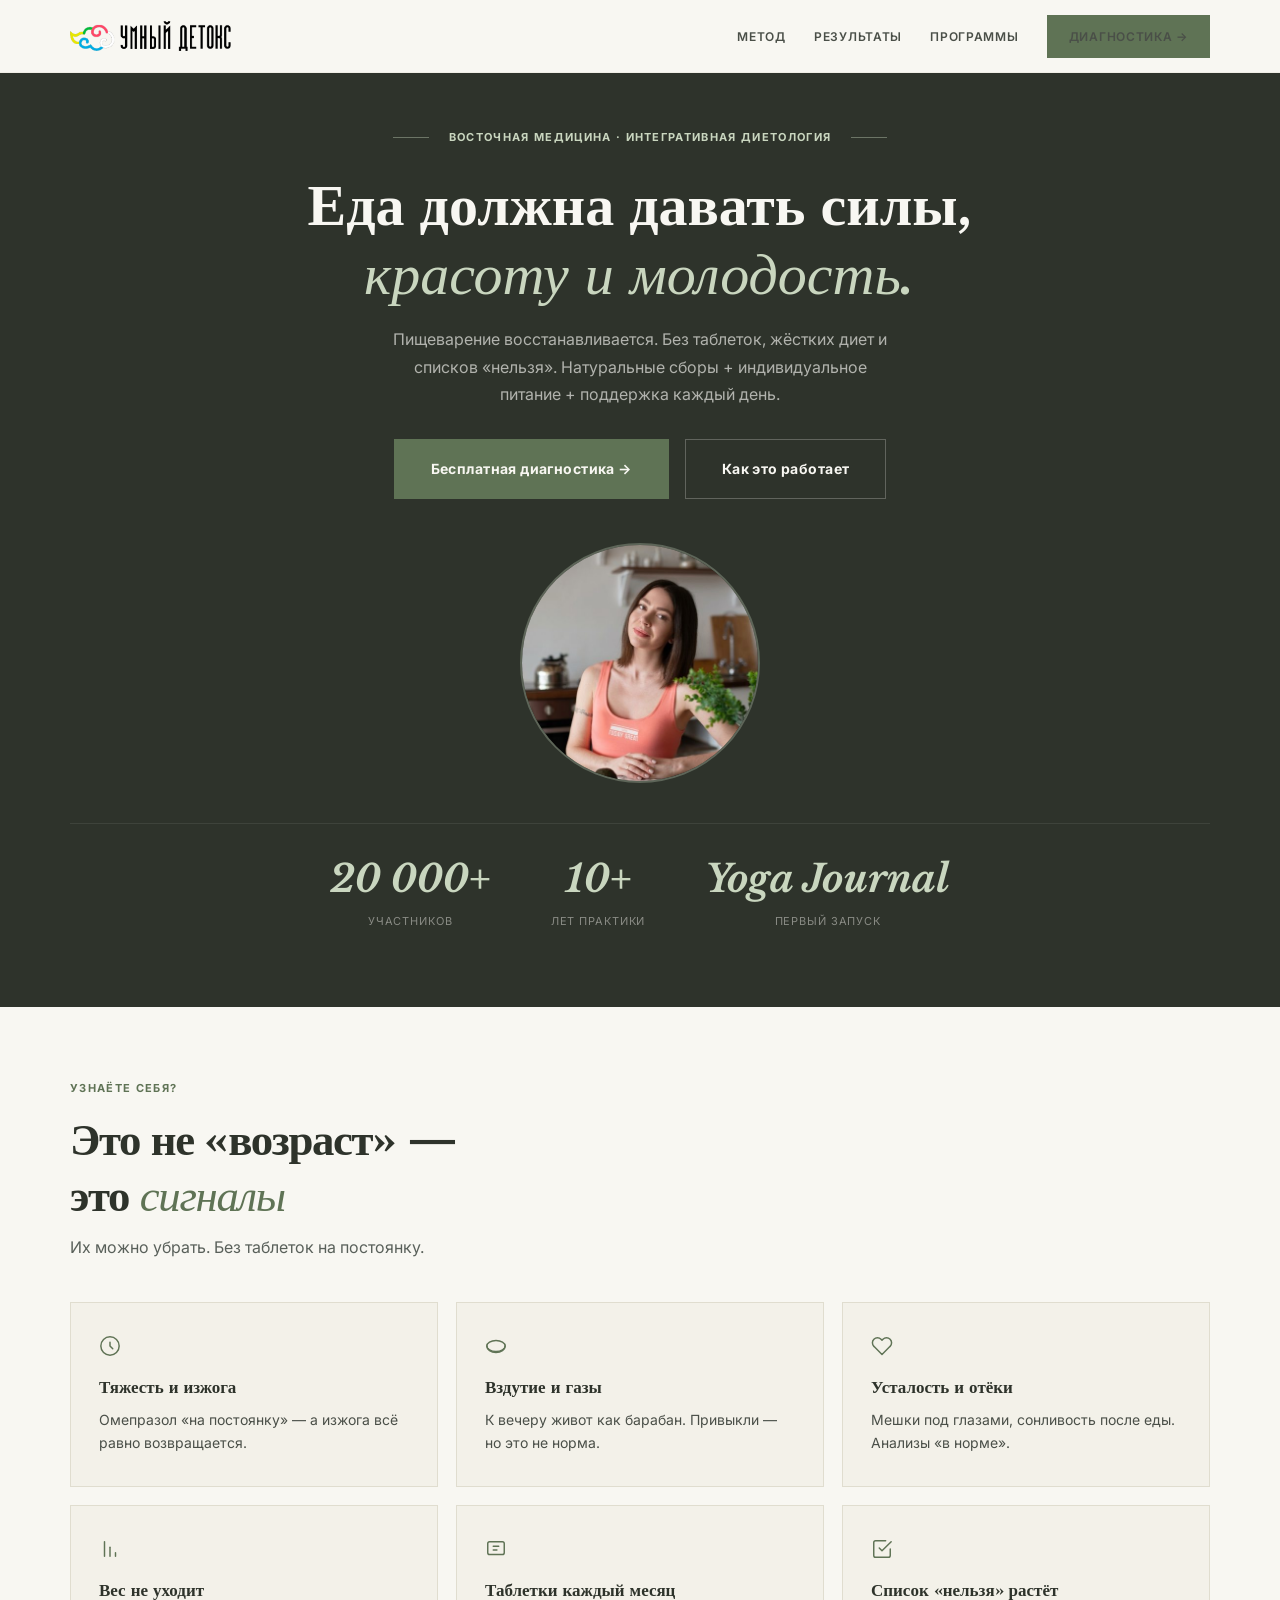
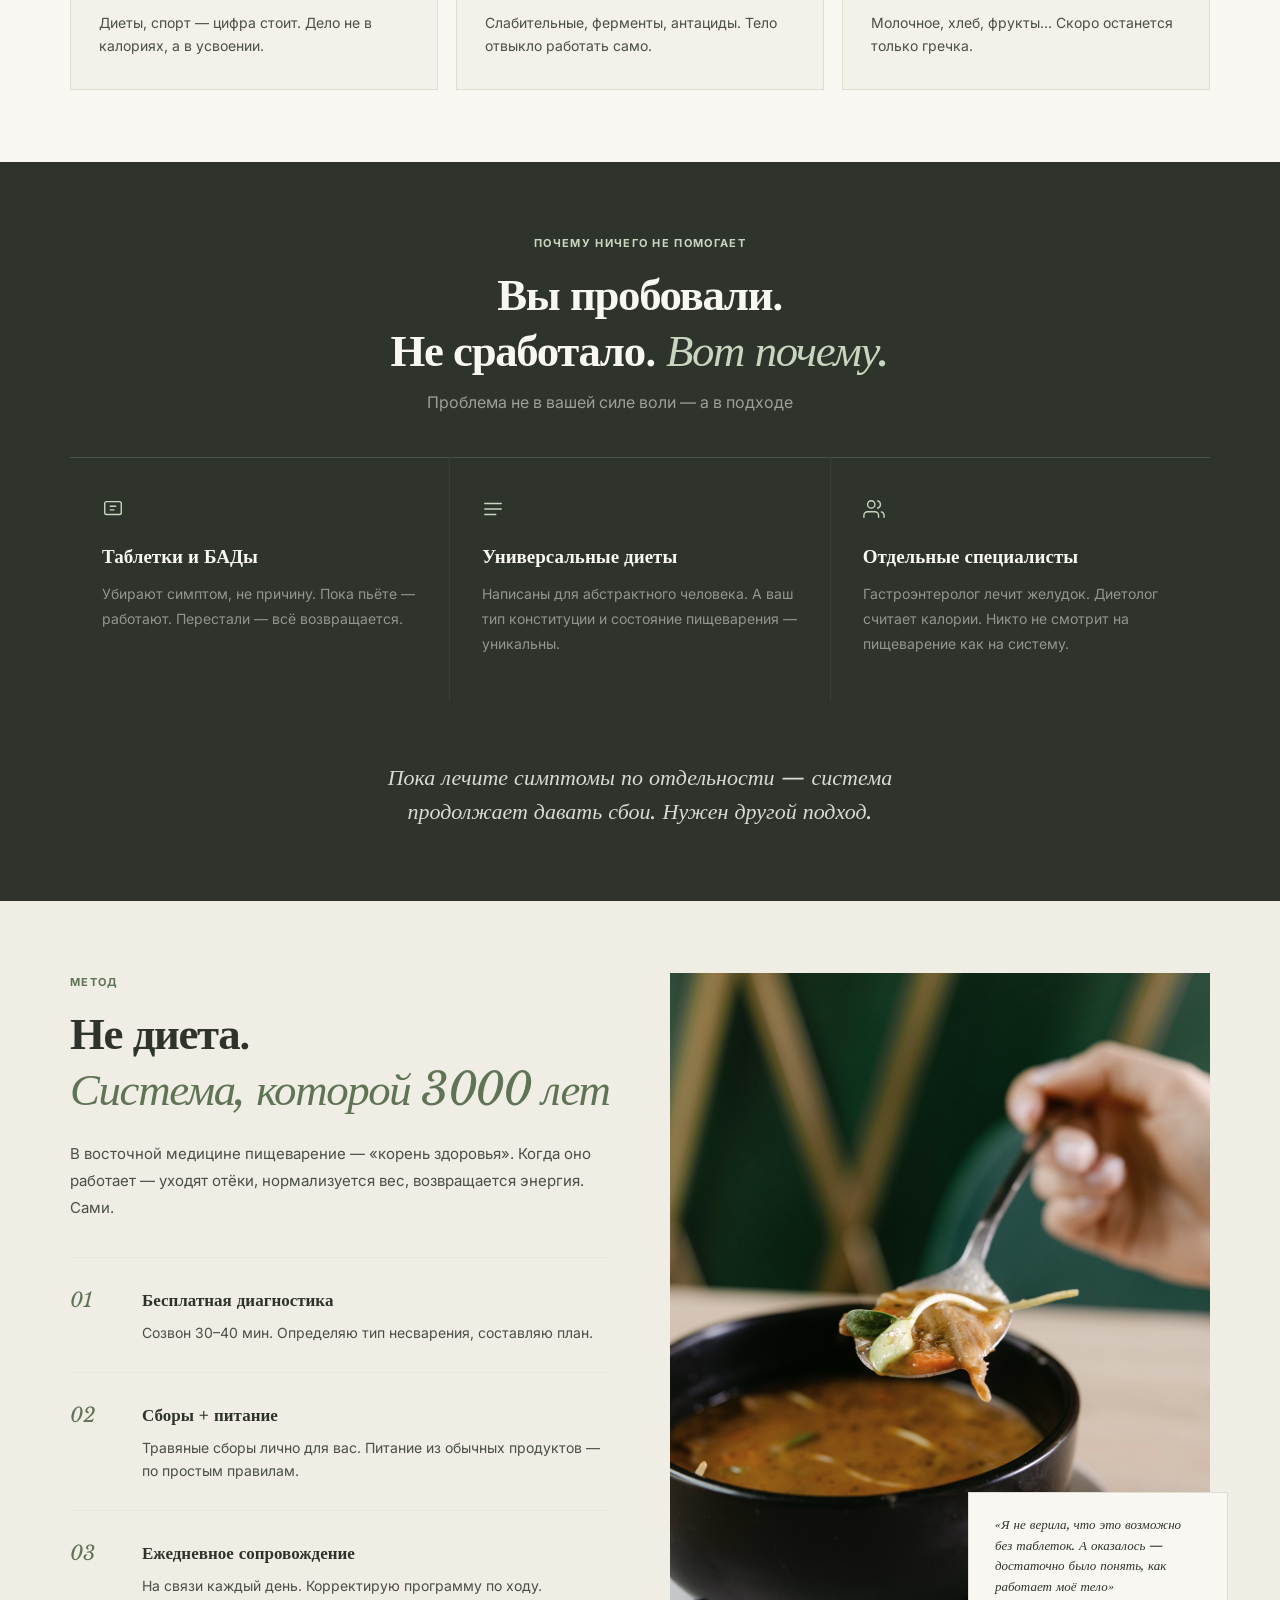
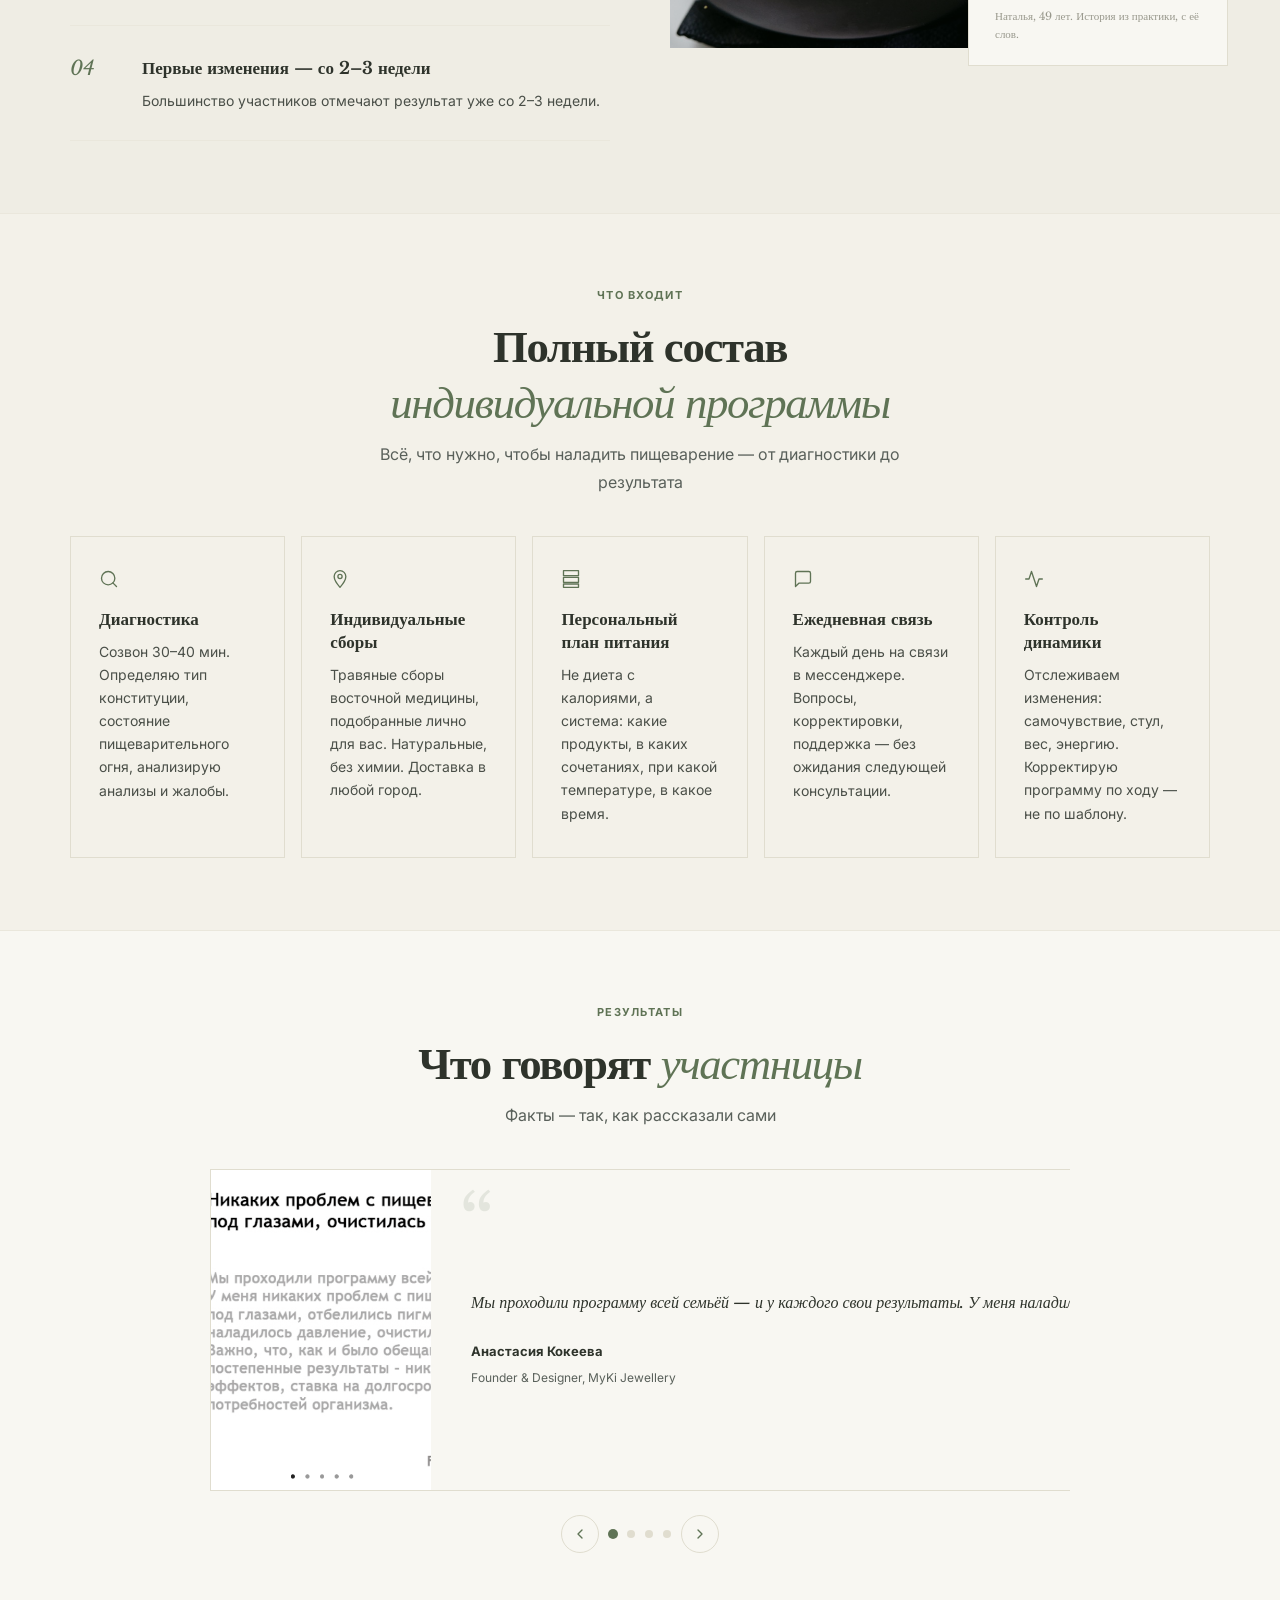
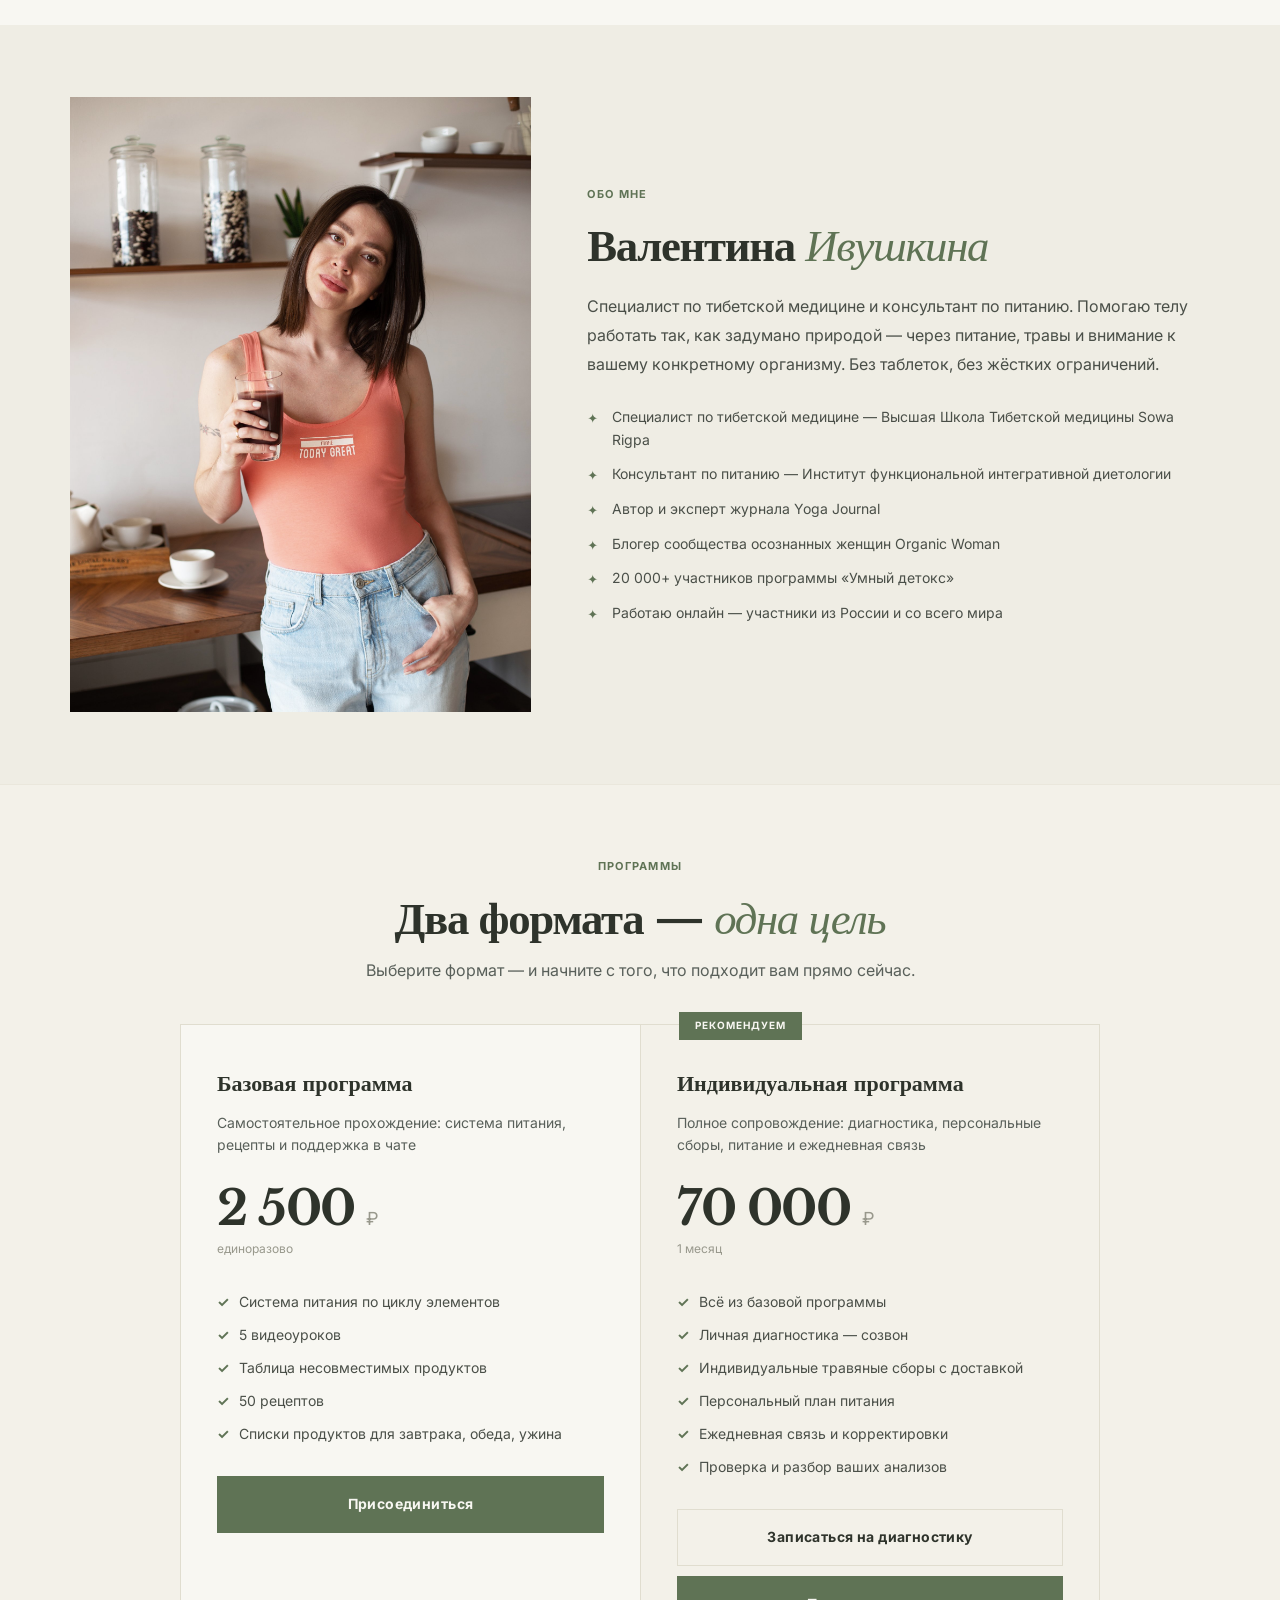
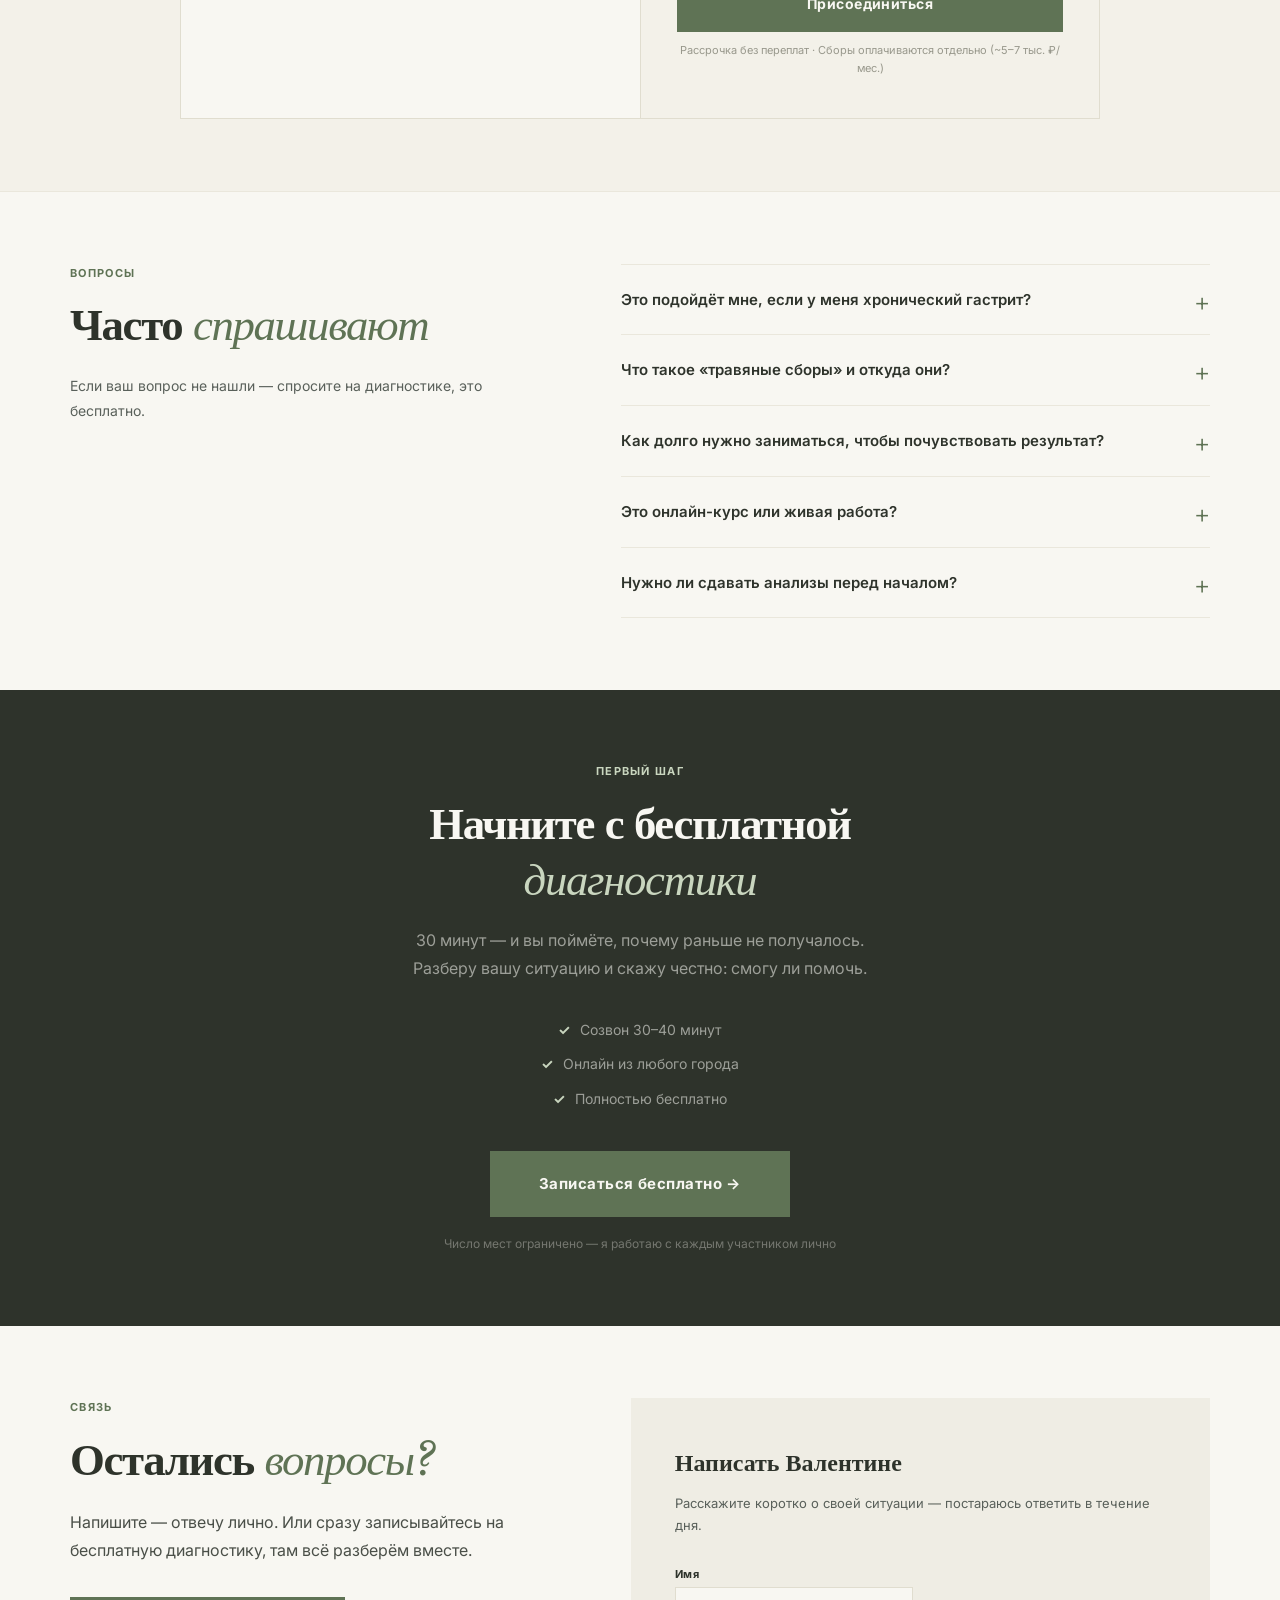
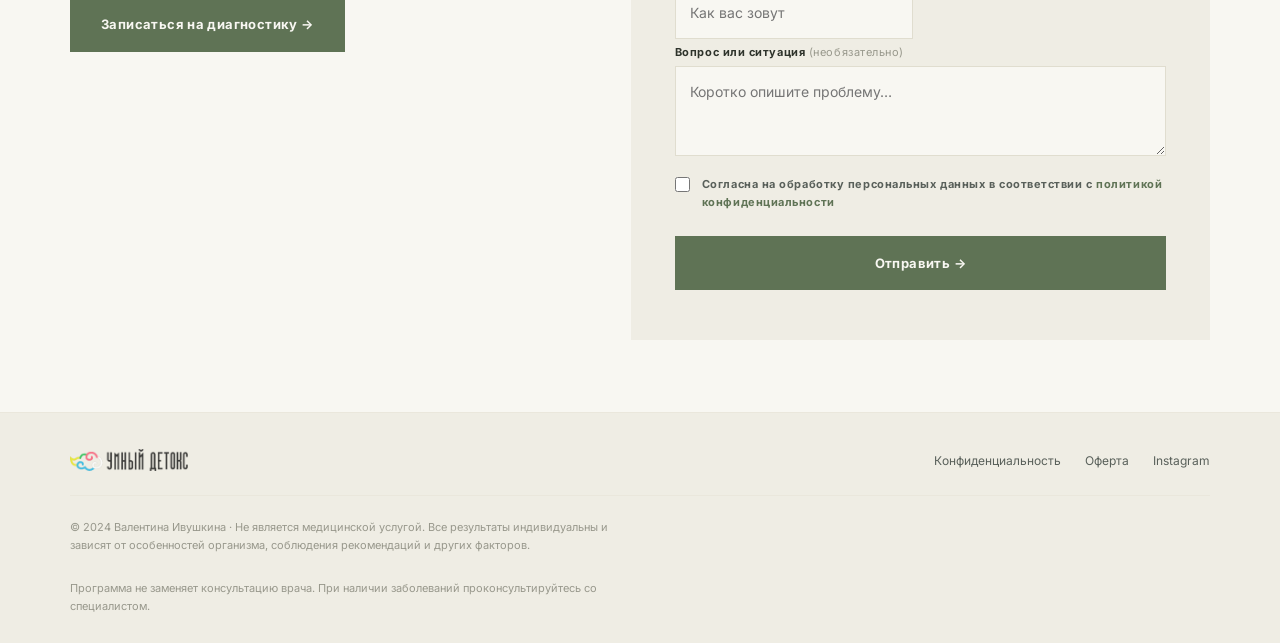
==== index.html @ 0d0be817 "Fix slider: add flex-shrink:0, use px-based translation - Added flex-shrink: 0 to .slide so slides d" ====
<!DOCTYPE html>
<html lang="ru">
<head>
<meta charset="utf-8">
<meta name="viewport" content="width=device-width,initial-scale=1">
<meta name="description" content="Умный детокс — персональная программа восстановления пищеварения. Восточная медицина, натуральные сборы и индивидуальное сопровождение.">
<title>Умный детокс · Валентина Ивушкина</title>

<link rel="preconnect" href="https://fonts.googleapis.com">
<link rel="preconnect" href="https://fonts.gstatic.com" crossorigin>
<link href="https://fonts.googleapis.com/css2?family=Libre+Baskerville:ital,wght@0,400;0,700;1,400&family=Inter:wght@400;500;600;700;800&family=DM+Sans:ital@1&display=swap" rel="stylesheet">

<style>
:root {
  --bg: #F8F7F2; --text: #2E332B; --muted: #4A4F48; --muted-2: #59605A; --muted-3: #98988C; --faint: #C2C2B5;
  --accent: #5F7355; --accent-hover: #4A5A43; --accent-dark: #C9D6BF;
  --block: #EFEDE4; --card: #F3F1E9; --card-border: #E0DDCF; --tip: #E9E6D9; --line: #EAE7DC; --nav-line: #F0EEE6;
  --dark-bg: #2E332B;
  --serif: 'Libre Baskerville', Georgia, serif;
  --sans: 'Inter', system-ui, sans-serif;
  --cursive: 'DM Sans', var(--sans);
}

*, *::before, *::after { box-sizing: border-box; margin: 0; padding: 0; }
html { scroll-behavior: smooth; scroll-padding-top: 88px; }
body { background: var(--bg); color: var(--text); font-family: var(--sans); font-size: 17px; line-height: 1.75; -webkit-font-smoothing: antialiased; }
img { display: block; max-width: 100%; }
a { color: inherit; text-decoration: none; }
button, input, textarea { font: inherit; }
::selection { background: #D0DAC9; color: var(--text); }

.wrap { width: min(100% - 48px, 1140px); margin-inline: auto; }

/* ── NAV ── */
.nav {
  position: fixed; top: 0; left: 0; right: 0; z-index: 100;
  background: var(--bg); border-bottom: 1px solid var(--nav-line);
}
.nav-inner {
  display: flex; align-items: center; justify-content: space-between; gap: 24px; height: 72px;
}
.nav-brand { display: inline-flex; align-items: center; gap: 10px; }
.nav-mono { font-family: var(--serif); font-style: italic; font-size: 24px; color: var(--accent); line-height: 1; }
.nav-name { font-family: var(--cursive); font-style: italic; font-size: 14px; color: var(--muted-3); }
.nav-links { display: flex; align-items: center; gap: 28px; }
.nav-links a { font-size: 12px; font-weight: 600; letter-spacing: 0.06em; text-transform: uppercase; color: var(--muted); transition: color .18s; }
.nav-links a:hover { color: var(--accent); }
.nav-btn {
  display: inline-flex; align-items: center; gap: 8px;
  background: var(--accent); color: var(--bg); font-size: 12px; font-weight: 700;
  letter-spacing: 0.04em; text-transform: uppercase; padding: 11px 22px;
  border: none; cursor: pointer; transition: background .2s;
}
.nav-btn:hover { background: var(--accent-hover); }
@media (max-width: 768px) { .nav-links a:not(.nav-btn) { display: none; } }
@media (max-width: 500px) { .nav-name { display: none; } }

/* ── HERO ── */
.hero {
  background: var(--dark-bg); color: var(--bg);
  padding: 128px 0 72px; text-align: center;
}
.hero-eyebrow {
  font-size: 11px; font-weight: 700; letter-spacing: 0.12em; text-transform: uppercase;
  color: var(--accent-dark); margin-bottom: 24px;
  display: flex; align-items: center; justify-content: center; gap: 20px;
}
.hero-eyebrow::before, .hero-eyebrow::after { content: ""; width: 36px; height: 1px; background: currentColor; opacity: 0.4; }
.hero h1 {
  font-family: var(--serif); font-size: clamp(34px, 4.8vw, 58px); font-weight: 700;
  line-height: 1.18; margin: 0 auto 18px; max-width: 700px;
}
.hero h1 em { font-weight: 400; color: var(--accent-dark); }
.hero-lead {
  font-size: 16px; line-height: 1.72; color: rgba(248,247,242,.65);
  max-width: 500px; margin: 0 auto 30px;
}
.hero-cta { display: flex; gap: 16px; justify-content: center; flex-wrap: wrap; }
.btn {
  display: inline-flex; align-items: center; gap: 10px;
  padding: 17px 36px; font-size: 14px; font-weight: 700;
  letter-spacing: 0.03em; border: 1px solid transparent; cursor: pointer; transition: all .2s;
}
.btn-fill { background: var(--accent); color: var(--bg); }
.btn-fill:hover { background: var(--accent-hover); }
.btn-ghost { background: transparent; color: var(--bg); border-color: rgba(248,247,242,.25); }
.btn-ghost:hover { border-color: rgba(248,247,242,.6); }
.btn-dark { background: var(--dark-bg); color: var(--bg); border-color: var(--accent); }
.btn-dark:hover { background: var(--accent); }

.hero-photo { margin-top: 44px; display: flex; justify-content: center; }
.hero-photo img {
  width: 240px; height: 240px; object-fit: cover; object-position: center 20%;
  border-radius: 50%; border: 2px solid rgba(201,214,191,.3);
}

.hero-stats {
  display: flex; justify-content: center; gap: 60px; margin-top: 40px;
  padding-top: 36px; border-top: 1px solid rgba(248,247,242,.08);
}
.hero-stat { text-align: center; }
.hero-stat strong {
  display: block; font-family: var(--serif); font-style: italic;
  font-size: 38px; color: var(--accent-dark); line-height: 1; margin-bottom: 7px;
}
.hero-stat span { font-size: 11px; color: rgba(248,247,242,.45); letter-spacing: 0.08em; text-transform: uppercase; }
@media (max-width: 600px) { .hero-stats { gap: 28px; } .hero-stat strong { font-size: 28px; } }

/* ── SECTION SHARED ── */
.section { padding-block: 72px; }
.section-alt { background: var(--card); border-block: 1px solid var(--line); padding-block: 72px; }
.section-dark { background: var(--dark-bg); color: var(--bg); padding-block: 72px; }
.section-block { background: var(--block); padding-block: 72px; }

.sec-index {
  font-size: 11px; font-weight: 700; letter-spacing: 0.12em; text-transform: uppercase;
  color: var(--accent); margin-bottom: 14px;
}
.section-dark .sec-index { color: var(--accent-dark); }
.sec-h { margin-bottom: 40px; }
.sec-h.center { text-align: center; max-width: 640px; margin-inline: auto; margin-bottom: 40px; }
h2 {
  font-family: var(--serif); font-size: clamp(28px, 3.5vw, 46px);
  font-weight: 700; line-height: 1.25; letter-spacing: -0.03em;
}
h2 em { font-weight: 400; color: var(--accent); }
.section-dark h2 em { color: var(--accent-dark); }
.sec-lead { font-size: 16px; color: var(--muted-2); line-height: 1.72; margin-top: 10px; max-width: 580px; }
.sec-lead.w { color: rgba(248,247,242,.55); }

/* ── GRID ── */
.g2 { display: grid; grid-template-columns: 1fr 1fr; gap: 20px; }
.g3 { display: grid; grid-template-columns: repeat(3, 1fr); gap: 20px; }
.g4 { display: grid; grid-template-columns: repeat(3, 1fr); gap: 18px; }
.g5 { display: grid; grid-template-columns: repeat(5, 1fr); gap: 16px; }
@media (max-width: 900px) { .g2, .g3 { grid-template-columns: 1fr; } .g5 { grid-template-columns: repeat(2, 1fr); } }
@media (max-width: 500px) { .g5 { grid-template-columns: 1fr; } }

/* ── CARDS ── */
.card {
  background: var(--card); border: 1px solid var(--card-border); padding: 32px 28px;
  transition: box-shadow .25s, border-color .25s;
}
.card:hover { box-shadow: 0 8px 32px rgba(46,51,43,.08); border-color: #C8C4B4; }
.card-icon { margin-bottom: 20px; color: var(--accent); }
.card-icon svg { display: block; }
.card h3 { font-family: var(--serif); font-size: 17px; font-weight: 700; margin-bottom: 8px; line-height: 1.35; }
.card p { font-size: 14px; color: var(--muted); line-height: 1.65; }

/* ── PROBLEMS ── */
.symptom-list { list-style: none; border-top: 1px solid var(--line); }
.symptom-list li {
  display: grid; grid-template-columns: 46px 1fr; gap: 16px;
  padding: 22px 0; border-bottom: 1px solid var(--line); font-size: 17px; line-height: 1.55;
}
.sym-num { font-family: var(--serif); font-style: italic; font-size: 14px; color: var(--accent); align-self: start; padding-top: 2px; }

/* ── STEPS ── */
.steps-list { display: flex; flex-direction: column; gap: 0; border-top: 1px solid var(--line); }
.step-item { display: grid; grid-template-columns: 52px 1fr; gap: 20px; padding: 28px 0; border-bottom: 1px solid var(--line); }
.step-no { font-family: var(--serif); font-style: italic; font-size: 20px; color: var(--accent); line-height: 1.4; }
.step-item h4 { font-family: var(--serif); font-size: 17px; font-weight: 700; margin-bottom: 5px; }
.step-item p { font-size: 14px; color: var(--muted); line-height: 1.65; }

/* ── REVIEWS ── */
.review { background: var(--bg); border: 1px solid var(--card-border); padding: 36px 32px 32px; position: relative; }
.review::before {
  content: "\201C"; font-family: var(--serif); font-size: 72px; line-height: 1;
  color: var(--accent); opacity: .18; position: absolute; top: 16px; left: 26px;
  pointer-events: none;
}
.review q { display: block; font-family: var(--serif); font-size: 16px; font-style: italic; line-height: 1.65; margin-bottom: 24px; quotes: none; padding-top: 10px; }
.review-who { font-size: 13px; font-weight: 700; }
.review-what { font-size: 12px; color: var(--muted-2); margin-top: 3px; }
.review-disc { font-size: 11px; color: var(--faint); font-style: italic; margin-top: 10px; }

/* ── REVIEW SLIDER ── */
.slider-wrap { position: relative; max-width: 860px; margin-inline: auto; }
.slider-track { overflow: hidden; }
.slider-inner { display: flex; transition: transform .4s ease; }
.slide { min-width: 100%; flex-shrink: 0; display: grid; grid-template-columns: 220px 1fr; border: 1px solid var(--card-border); background: var(--bg); overflow: hidden; }
.slide-photo { overflow: hidden; min-height: 320px; }
.slide-photo img { width: 100%; height: 100%; object-fit: cover; object-position: center top; display: block; }
.slide-body { padding: 40px 40px 36px; position: relative; display: flex; flex-direction: column; justify-content: center; }
.slide-body::before {
  content: "\201C"; font-family: var(--serif); font-size: 80px; line-height: 1;
  color: var(--accent); opacity: .13; position: absolute; top: 18px; left: 28px;
  pointer-events: none;
}
.slide-body q { display: block; font-family: var(--serif); font-size: 16px; font-style: italic; line-height: 1.72; margin-bottom: 24px; quotes: none; padding-top: 12px; color: var(--text); }
.slide-name { font-size: 13px; font-weight: 700; }
.slide-role { font-size: 12px; color: var(--muted-2); margin-top: 4px; }
.slider-nav { display: flex; align-items: center; justify-content: center; gap: 10px; margin-top: 24px; }
.slider-dot { width: 8px; height: 8px; border-radius: 50%; background: var(--card-border); border: none; padding: 0; cursor: pointer; transition: background .2s, transform .2s; }
.slider-dot.active { background: var(--accent); transform: scale(1.25); }
.slider-btn { background: var(--bg); border: 1px solid var(--card-border); width: 38px; height: 38px; border-radius: 50%; cursor: pointer; display: grid; place-items: center; color: var(--accent); transition: border-color .2s; flex-shrink: 0; }
.slider-btn:hover { border-color: var(--accent); }
@media (max-width: 600px) {
  .slide { grid-template-columns: 1fr; }
  .slide-photo { min-height: 260px; }
  .slide-body { padding: 28px 24px 26px; }
}

/* ── WHY NOT WORKED ── */
.attempts { display: grid; grid-template-columns: repeat(3, 1fr); gap: 1px; background: rgba(248,247,242,.06); }
.attempt { background: var(--dark-bg); padding: 40px 32px 44px; border-top: 1px solid rgba(201,214,191,.18); }
.attempt-icon { margin-bottom: 24px; color: var(--accent-dark); }
.attempt-icon svg { display: block; }
.attempt h3 { font-family: var(--serif); font-size: 19px; color: var(--bg); margin-bottom: 12px; line-height: 1.4; }
.attempt p { font-size: 14px; color: rgba(248,247,242,.5); line-height: 1.78; }
@media (max-width: 768px) { .attempts { grid-template-columns: 1fr; gap: 0; } }

/* ── AUTHOR ── */
.author-grid { display: grid; grid-template-columns: 1fr 1.35fr; gap: 56px; align-items: center; }
.author-img { width: 100%; aspect-ratio: 3/4; object-fit: cover; object-position: center 15%; filter: saturate(.85); }
.cred-list { display: flex; flex-direction: column; gap: 12px; margin-top: 28px; }
.cred { display: flex; gap: 14px; align-items: flex-start; font-size: 14px; color: var(--muted); line-height: 1.6; }
.cred::before { content: "✦"; color: var(--accent); font-size: 13px; flex-shrink: 0; margin-top: 2px; }
@media (max-width: 800px) { .author-grid { grid-template-columns: 1fr; gap: 36px; } .author-img { max-height: 420px; width: 100%; } }

/* ── PRICING ── */
.price-grid { display: grid; grid-template-columns: 1fr 1fr; gap: 0; max-width: 920px; margin-inline: auto; border: 1px solid var(--card-border); }
.pcard { background: var(--bg); padding: 40px 36px; position: relative; }
.pcard + .pcard { border-left: 1px solid var(--card-border); }
.pcard.featured { background: var(--card); }
.pcard-badge {
  position: absolute; top: -13px; left: 38px;
  background: var(--accent); color: var(--bg);
  font-size: 10px; font-weight: 700; letter-spacing: 0.1em; text-transform: uppercase;
  padding: 5px 16px;
}
.pcard-title { font-family: var(--serif); font-size: 22px; font-weight: 700; margin-bottom: 8px; }
.pcard-desc { font-size: 14px; color: var(--muted-2); line-height: 1.6; margin-bottom: 28px; }
.pcard-price { font-family: var(--serif); font-size: 48px; font-weight: 700; letter-spacing: -0.03em; line-height: 1; }
.pcard-price small { font-family: var(--sans); font-size: 18px; font-weight: 400; color: var(--muted-3); }
.pcard-note { font-size: 12px; color: var(--muted-3); margin: 6px 0 32px; }
.pcard ul { list-style: none; display: flex; flex-direction: column; gap: 12px; margin-bottom: 32px; }
.pcard li { font-size: 14px; padding-left: 22px; position: relative; color: var(--muted); line-height: 1.5; }
.pcard li::before { content: "✓"; position: absolute; left: 0; color: var(--accent); font-weight: 700; }
.pcard-btn {
  display: block; width: 100%; text-align: center; padding: 15px 24px;
  font-size: 14px; font-weight: 700; letter-spacing: 0.03em; border: 1px solid transparent;
  cursor: pointer; transition: all .2s; margin-bottom: 10px;
}
.pcard-btn.fill { background: var(--accent); color: var(--bg); }
.pcard-btn.fill:hover { background: var(--accent-hover); }
.pcard-btn.outline { background: transparent; color: var(--text); border-color: var(--card-border); }
.pcard-btn.outline:hover { border-color: var(--accent); color: var(--accent); }
.pcard-micro { font-size: 11px; color: var(--muted-3); text-align: center; line-height: 1.6; }
@media (max-width: 768px) {
  .price-grid { grid-template-columns: 1fr; }
  .pcard + .pcard { border-left: none; border-top: 1px solid var(--card-border); }
  .pcard-badge { position: static; display: inline-block; margin-bottom: 16px; }
}

/* ── METHOD DETAIL ── */
.method-grid { display: grid; grid-template-columns: 1fr 1fr; gap: 60px; align-items: start; }
.method-photo-wrap { position: relative; }
.method-photo { width: 100%; aspect-ratio: 4/5; object-fit: cover; object-position: center 20%; filter: saturate(.8); }
.method-quote-block {
  position: absolute; right: -18px; bottom: -18px;
  background: var(--bg); padding: 22px 26px;
  border: 1px solid var(--card-border); max-width: 260px;
  font-family: var(--serif); font-style: italic; font-size: 13px; line-height: 1.6;
}
.method-quote-block cite { font-style: normal; font-size: 11px; color: var(--muted-3); display: block; margin-top: 10px; }
@media (max-width: 800px) { .method-grid { grid-template-columns: 1fr; gap: 40px; } .method-quote-block { position: static; margin-top: 16px; } }

/* ── CTA DARK ── */
.cta-list { display: flex; flex-direction: column; gap: 10px; margin-bottom: 40px; }
.cta-list span { font-size: 14px; color: rgba(248,247,242,.55); display: flex; align-items: center; gap: 10px; }
.cta-list span::before { content: "✓"; color: var(--accent-dark); font-weight: 700; }
.cta-micro { font-size: 12px; color: rgba(248,247,242,.35); margin-top: 16px; }

/* ── FAQ ── */
.faq-grid { display: grid; grid-template-columns: .8fr 1fr; gap: 80px; }
.faq-list { border-top: 1px solid var(--line); }
.faq-list details { border-bottom: 1px solid var(--line); }
.faq-list summary {
  list-style: none; cursor: pointer; position: relative;
  padding: 24px 48px 24px 0; font-size: 15px; font-weight: 600; line-height: 1.45;
}
.faq-list summary::-webkit-details-marker { display: none; }
.faq-list summary::after { content: "+"; position: absolute; right: 0; top: 18px; color: var(--accent); font-size: 26px; font-weight: 300; }
.faq-list details[open] summary::after { content: "−"; }
.faq-list details p { margin: 0 44px 24px 0; font-size: 13px; line-height: 1.8; color: var(--muted); }
@media (max-width: 768px) { .faq-grid { grid-template-columns: 1fr; gap: 36px; } }

/* ── CONTACT FORM ── */
.form-block { background: var(--block); padding: 44px 44px 50px; }
.form-block h3 { font-family: var(--serif); font-size: 24px; font-weight: 700; margin-bottom: 8px; }
.form-block > p { font-size: 13px; color: var(--muted-2); line-height: 1.7; margin-bottom: 28px; }
.form-grid { display: grid; grid-template-columns: 1fr 1fr; gap: 14px; }
label { font-size: 11px; font-weight: 700; letter-spacing: 0.05em; display: block; color: var(--text); margin-bottom: 3px; }
input:not([type=checkbox]), textarea {
  width: 100%; border: 1px solid var(--card-border); background: var(--bg); color: var(--text);
  padding: 13px 14px; font-size: 14px; outline-offset: 2px;
}
input:not([type=checkbox]):focus, textarea:focus { outline: 2px solid #859975; }
textarea { resize: vertical; min-height: 90px; }
.consent { display: flex; align-items: flex-start; gap: 12px; font-size: 11px; color: var(--muted-2); line-height: 1.65; margin: 10px 0 24px; }
.consent input { accent-color: var(--accent); margin-top: 2px; width: 15px; height: 15px; flex: none; }
.form-submit { display: block; width: 100%; text-align: center; }
@media (max-width: 600px) { .form-grid { grid-template-columns: 1fr; } .form-block { padding: 30px 24px 36px; } }

/* ── CONTACT GRID ── */
.contact-grid { display: grid; grid-template-columns: .83fr 1fr; gap: 80px; align-items: start; }
@media (max-width: 768px) {
  .contact-grid { grid-template-columns: 1fr; gap: 36px; }
  .contact-grid .btn { width: 100%; text-align: center; display: block; box-sizing: border-box; }
}

/* ── FOOTER ── */
.footer { background: var(--block); border-top: 1px solid var(--line); padding: 36px 0 28px; }
.footer-top { display: flex; justify-content: space-between; align-items: center; padding-bottom: 24px; border-bottom: 1px solid var(--line); flex-wrap: wrap; gap: 16px; }
.footer-mark { font-family: var(--serif); font-style: italic; font-size: 26px; color: var(--accent); }
.footer-name { font-family: var(--cursive); font-style: italic; font-size: 13px; color: var(--muted-3); margin-left: 10px; }
.footer-links { display: flex; gap: 24px; }
.footer-links a { font-size: 12px; color: var(--muted-2); }
.footer-links a:hover { color: var(--accent); }
.footer-bottom { display: flex; justify-content: space-between; padding-top: 22px; gap: 24px; flex-wrap: wrap; }
.footer-bottom p { font-size: 11px; color: var(--muted-3); line-height: 1.65; max-width: 560px; }

/* ── RESPONSIVE ── */
@media (max-width: 900px) { .g4 { grid-template-columns: 1fr 1fr; } }
@media (max-width: 600px) {
  .hero { padding: 100px 0 56px; }
  .section, .section-alt, .section-dark, .section-block { padding-block: 52px; }
  .g4 { grid-template-columns: 1fr; }
}
@media (prefers-reduced-motion: reduce) { html { scroll-behavior: auto; } * { transition-duration: .01ms !important; } }
</style>
</head>
<body>

<!-- ══ NAV ══ -->
<nav class="nav">
  <div class="wrap nav-inner">
    <a href="#" class="nav-brand">
      <img src="assets/logo.png" alt="Умный детокс" style="height:30px;width:auto">
    </a>
    <div class="nav-links">
      <a href="#method">Метод</a>
      <a href="#results">Результаты</a>
      <a href="#pricing">Программы</a>
      <a href="https://t.me/wallentinka" class="nav-btn" target="_blank" rel="noopener">Диагностика →</a>
    </div>
  </div>
</nav>

<!-- ══ 1. HERO ══ -->
<section class="hero">
  <div class="wrap">
    <div class="hero-eyebrow">Восточная медицина · Интегративная диетология</div>
    <h1>Еда должна давать силы,<br><em>красоту и молодость.</em></h1>
    <p class="hero-lead">Пищеварение восстанавливается. Без таблеток, жёстких диет и списков «нельзя». Натуральные сборы + индивидуальное питание + поддержка каждый день.</p>
    <div class="hero-cta">
      <a href="https://t.me/wallentinka" class="btn btn-fill" target="_blank" rel="noopener">Бесплатная диагностика →</a>
      <a href="#method" class="btn btn-ghost">Как это работает</a>
    </div>
    <div class="hero-photo">
      <img src="assets/valentina-hero.jpg" alt="Валентина Ивушкина">
    </div>
    <div class="hero-stats">
      <div class="hero-stat"><strong>20 000+</strong><span>Участников</span></div>
      <div class="hero-stat"><strong>10+</strong><span>Лет практики</span></div>
      <div class="hero-stat"><strong>Yoga Journal</strong><span>Первый запуск</span></div>
    </div>
  </div>
</section>

<!-- ══ 2. УЗНАЁТЕ СЕБЯ? ══ -->
<section class="section" id="problems">
  <div class="wrap">
    <div class="sec-h">
      <div class="sec-index">Узнаёте себя?</div>
      <h2>Это не «возраст» —<br>это <em>сигналы</em></h2>
      <p class="sec-lead">Их можно убрать. Без таблеток на постоянку.</p>
    </div>
    <div class="g4">
      <div class="card"><div class="card-icon"><svg width="22" height="22" viewBox="0 0 24 24" fill="none" stroke="currentColor" stroke-width="1.6" stroke-linecap="round" stroke-linejoin="round"><path d="M12 2C6.5 2 2 6.5 2 12s4.5 10 10 10 10-4.5 10-10S17.5 2 12 2"/><path d="M12 8v4l3 3"/></svg></div><h3>Тяжесть и изжога</h3><p>Омепразол «на постоянку» — а изжога всё равно возвращается.</p></div>
      <div class="card"><div class="card-icon"><svg width="22" height="22" viewBox="0 0 24 24" fill="none" stroke="currentColor" stroke-width="1.6" stroke-linecap="round" stroke-linejoin="round"><ellipse cx="12" cy="12" rx="10" ry="6"/><path d="M2 12c0 4 4.5 7 10 7s10-3 10-7"/></svg></div><h3>Вздутие и газы</h3><p>К вечеру живот как барабан. Привыкли — но это не норма.</p></div>
      <div class="card"><div class="card-icon"><svg width="22" height="22" viewBox="0 0 24 24" fill="none" stroke="currentColor" stroke-width="1.6" stroke-linecap="round" stroke-linejoin="round"><path d="M20.84 4.61a5.5 5.5 0 0 0-7.78 0L12 5.67l-1.06-1.06a5.5 5.5 0 0 0-7.78 7.78l1.06 1.06L12 21.23l7.78-7.78 1.06-1.06a5.5 5.5 0 0 0 0-7.78z"/></svg></div><h3>Усталость и отёки</h3><p>Мешки под глазами, сонливость после еды. Анализы «в норме».</p></div>
      <div class="card"><div class="card-icon"><svg width="22" height="22" viewBox="0 0 24 24" fill="none" stroke="currentColor" stroke-width="1.6" stroke-linecap="round" stroke-linejoin="round"><line x1="12" y1="20" x2="12" y2="10"/><line x1="6" y1="20" x2="6" y2="4"/><line x1="18" y1="20" x2="18" y2="16"/></svg></div><h3>Вес не уходит</h3><p>Диеты, спорт — цифра стоит. Дело не в калориях, а в усвоении.</p></div>
      <div class="card"><div class="card-icon"><svg width="22" height="22" viewBox="0 0 24 24" fill="none" stroke="currentColor" stroke-width="1.6" stroke-linecap="round" stroke-linejoin="round"><rect x="3" y="4" width="18" height="14" rx="2"/><path d="M9 9h6M9 13h4"/></svg></div><h3>Таблетки каждый месяц</h3><p>Слабительные, ферменты, антациды. Тело отвыкло работать само.</p></div>
      <div class="card"><div class="card-icon"><svg width="22" height="22" viewBox="0 0 24 24" fill="none" stroke="currentColor" stroke-width="1.6" stroke-linecap="round" stroke-linejoin="round"><path d="M9 11l3 3L22 4"/><path d="M21 12v7a2 2 0 0 1-2 2H5a2 2 0 0 1-2-2V5a2 2 0 0 1 2-2h11"/></svg></div><h3>Список «нельзя» растёт</h3><p>Молочное, хлеб, фрукты… Скоро останется только гречка.</p></div>
    </div>
  </div>
</section>

<!-- ══ 2б. ПОЧЕМУ НЕ ПОМОГАЛО ══ -->
<section class="section-dark">
  <div class="wrap">
    <div class="sec-h center">
      <div class="sec-index">Почему ничего не помогает</div>
      <h2>Вы пробовали.<br>Не сработало. <em>Вот почему.</em></h2>
      <p class="sec-lead w">Проблема не в вашей силе воли — а в подходе</p>
    </div>
    <div class="attempts">
      <div class="attempt">
        <div class="attempt-icon"><svg width="22" height="22" viewBox="0 0 24 24" fill="none" stroke="currentColor" stroke-width="1.5" stroke-linecap="round" stroke-linejoin="round"><rect x="3" y="4" width="18" height="14" rx="2"/><path d="M9 9h6M9 13h4"/></svg></div>
        <h3>Таблетки и БАДы</h3>
        <p>Убирают симптом, не причину. Пока пьёте — работают. Перестали — всё возвращается.</p>
      </div>
      <div class="attempt">
        <div class="attempt-icon"><svg width="22" height="22" viewBox="0 0 24 24" fill="none" stroke="currentColor" stroke-width="1.5" stroke-linecap="round" stroke-linejoin="round"><path d="M3 6h18M3 12h18M3 18h12"/></svg></div>
        <h3>Универсальные диеты</h3>
        <p>Написаны для абстрактного человека. А ваш тип конституции и состояние пищеварения — уникальны.</p>
      </div>
      <div class="attempt">
        <div class="attempt-icon"><svg width="22" height="22" viewBox="0 0 24 24" fill="none" stroke="currentColor" stroke-width="1.5" stroke-linecap="round" stroke-linejoin="round"><path d="M17 21v-2a4 4 0 0 0-4-4H5a4 4 0 0 0-4 4v2"/><circle cx="9" cy="7" r="4"/><path d="M23 21v-2a4 4 0 0 0-3-3.87"/><path d="M16 3.13a4 4 0 0 1 0 7.75"/></svg></div>
        <h3>Отдельные специалисты</h3>
        <p>Гастроэнтеролог лечит желудок. Диетолог считает калории. Никто не смотрит на пищеварение как на систему.</p>
      </div>
    </div>
    <p style="font-family:var(--serif);font-size:clamp(18px,2vw,22px);font-style:italic;color:var(--bg);text-align:center;max-width:620px;margin:60px auto 0;line-height:1.55;opacity:.85">Пока лечите симптомы по отдельности — система продолжает давать сбои. Нужен другой подход.</p>
  </div>
</section>

<!-- ══ 3. МЕТОД ══ -->
<section class="section-block" id="method">
  <div class="wrap">
    <div class="method-grid">
      <div>
        <div class="sec-index">Метод</div>
        <h2>Не диета.<br><em>Система, которой 3000 лет</em></h2>
        <p style="font-size:15px;color:var(--muted);line-height:1.8;margin:22px 0 36px">В восточной медицине пищеварение — «корень здоровья». Когда оно работает — уходят отёки, нормализуется вес, возвращается энергия. Сами.</p>
        <div class="steps-list">
          <div class="step-item"><div class="step-no">01</div><div><h4>Бесплатная диагностика</h4><p>Созвон 30–40 мин. Определяю тип несварения, составляю план.</p></div></div>
          <div class="step-item"><div class="step-no">02</div><div><h4>Сборы + питание</h4><p>Травяные сборы лично для вас. Питание из обычных продуктов — по простым правилам.</p></div></div>
          <div class="step-item"><div class="step-no">03</div><div><h4>Ежедневное сопровождение</h4><p>На связи каждый день. Корректирую программу по ходу.</p></div></div>
          <div class="step-item"><div class="step-no">04</div><div><h4>Первые изменения — со 2–3 недели</h4><p>Большинство участников отмечают результат уже со 2–3 недели.</p></div></div>
        </div>
      </div>
      <div class="method-photo-wrap">
        <img class="method-photo" src="assets/breakfast.jpg" alt="Натуральное питание">
        <div class="method-quote-block">
          <p>«Я не верила, что это возможно без таблеток. А оказалось — достаточно было понять, как работает моё тело»</p>
          <cite>Наталья, 49 лет. История из практики, с её слов.</cite>
        </div>
      </div>
    </div>
  </div>
</section>

<!-- ══ 3б. ЧТО ВХОДИТ ══ -->
<section class="section-alt">
  <div class="wrap">
    <div class="sec-h center">
      <div class="sec-index">Что входит</div>
      <h2>Полный состав<br><em>индивидуальной программы</em></h2>
      <p class="sec-lead" style="margin-inline:auto">Всё, что нужно, чтобы наладить пищеварение — от диагностики до результата</p>
    </div>
    <div class="g5">
      <div class="card"><div class="card-icon"><svg width="20" height="20" viewBox="0 0 24 24" fill="none" stroke="currentColor" stroke-width="1.6" stroke-linecap="round" stroke-linejoin="round"><circle cx="11" cy="11" r="8"/><line x1="21" y1="21" x2="16.65" y2="16.65"/></svg></div><h3>Диагностика</h3><p>Созвон 30–40 мин. Определяю тип конституции, состояние пищеварительного огня, анализирую анализы и жалобы.</p></div>
      <div class="card"><div class="card-icon"><svg width="20" height="20" viewBox="0 0 24 24" fill="none" stroke="currentColor" stroke-width="1.6" stroke-linecap="round" stroke-linejoin="round"><path d="M12 2a7 7 0 0 1 7 7c0 5-7 13-7 13S5 14 5 9a7 7 0 0 1 7-7z"/><circle cx="12" cy="9" r="2.5"/></svg></div><h3>Индивидуальные сборы</h3><p>Травяные сборы восточной медицины, подобранные лично для вас. Натуральные, без химии. Доставка в любой город.</p></div>
      <div class="card"><div class="card-icon"><svg width="20" height="20" viewBox="0 0 24 24" fill="none" stroke="currentColor" stroke-width="1.6" stroke-linecap="round" stroke-linejoin="round"><path d="M3 2h18v6H3zM3 10h18v6H3zM3 18h18v4H3z"/></svg></div><h3>Персональный план питания</h3><p>Не диета с калориями, а система: какие продукты, в каких сочетаниях, при какой температуре, в какое время.</p></div>
      <div class="card"><div class="card-icon"><svg width="20" height="20" viewBox="0 0 24 24" fill="none" stroke="currentColor" stroke-width="1.6" stroke-linecap="round" stroke-linejoin="round"><path d="M21 15a2 2 0 0 1-2 2H7l-4 4V5a2 2 0 0 1 2-2h14a2 2 0 0 1 2 2z"/></svg></div><h3>Ежедневная связь</h3><p>Каждый день на связи в мессенджере. Вопросы, корректировки, поддержка — без ожидания следующей консультации.</p></div>
      <div class="card"><div class="card-icon"><svg width="20" height="20" viewBox="0 0 24 24" fill="none" stroke="currentColor" stroke-width="1.6" stroke-linecap="round" stroke-linejoin="round"><polyline points="22 12 18 12 15 21 9 3 6 12 2 12"/></svg></div><h3>Контроль динамики</h3><p>Отслеживаем изменения: самочувствие, стул, вес, энергию. Корректирую программу по ходу — не по шаблону.</p></div>
    </div>
  </div>
</section>

<!-- ══ 4. РЕЗУЛЬТАТЫ ══ -->
<section class="section" id="results">
  <div class="wrap">
    <div class="sec-h center">
      <div class="sec-index">Результаты</div>
      <h2>Что говорят <em>участницы</em></h2>
      <p class="sec-lead" style="margin-inline:auto">Факты — так, как рассказали сами</p>
    </div>
    <div class="slider-wrap">
      <div class="slider-track">
        <div class="slider-inner" id="reviewSlider">
          <div class="slide">
            <div class="slide-photo"><img src="assets/review-anastasia.jpg" alt="Анастасия Кокеева"></div>
            <div class="slide-body">
              <q>Мы проходили программу всей семьёй — и у каждого свои результаты. У меня наладилось пищеварение, ушли отёки и синяки под глазами, посветлели пигментные пятна. У дочери нормализовалось давление, очистилась кожа, ушёл лишний вес. Никаких шоковых диет — только мягкие, устойчивые изменения. Именно то, что работает вдолгую.</q>
              <div class="slide-name">Анастасия Кокеева</div>
              <div class="slide-role">Founder &amp; Designer, MyKi Jewellery</div>
            </div>
          </div>
          <div class="slide">
            <div class="slide-photo"><img src="assets/review-maria.jpg" alt="Мария Шпакова"></div>
            <div class="slide-body">
              <q>С шести лет — постоянные проблемы с пищеварением и десятки диет. Ни одна не работала по-настоящему. Благодаря Валентине я впервые нашла систему, которая реально подходит моему телу. Теперь ем нормально, не набираю вес и даже потихоньку стройнею. Готовлю на всю семью и спокойно хожу в рестораны. Это свобода, которой у меня не было никогда.</q>
              <div class="slide-name">Мария Шпакова (Steuck)</div>
              <div class="slide-role">Калифорния, США</div>
            </div>
          </div>
          <div class="slide">
            <div class="slide-photo"><img src="assets/review-anna.jpg" alt="Анна Егорова"></div>
            <div class="slide-body">
              <q>При 20 лишних килограммах я продолжала набирать — по кг в неделю, даже на меню диетолога. Казалось, ничего не поможет. После программы Валентины вес пошёл вниз — минус 1 кг в неделю. Сейчас минус 9 кг, и это только начало. Организм наконец начал работать так, как должен.</q>
              <div class="slide-name">Анна Егорова</div>
              <div class="slide-role">Специалист по работе с партнёрами в IT</div>
            </div>
          </div>
          <div class="slide">
            <div class="slide-photo"><img src="assets/review-yulia.jpg" alt="Юлия Матова"></div>
            <div class="slide-body">
              <q>До этого я запуталась в бесконечных правилах питания и не понимала, что вообще работает. «Умный детокс» расставил всё по местам. Изменила завтрак — и уже через несколько дней заметила больше энергии. Наладился стул, исчезла тяжесть. Рецепты простые, готовлю для всей семьи — никого не пришлось убеждать.</q>
              <div class="slide-name">Юлия Матова</div>
              <div class="slide-role">Преподаватель английского языка</div>
            </div>
          </div>
        </div>
      </div>
      <div class="slider-nav">
        <button class="slider-btn" id="reviewPrev" aria-label="Предыдущий">
          <svg width="16" height="16" viewBox="0 0 24 24" fill="none" stroke="currentColor" stroke-width="2" stroke-linecap="round" stroke-linejoin="round"><polyline points="15 18 9 12 15 6"/></svg>
        </button>
        <button class="slider-dot active" data-idx="0" aria-label="Отзыв 1"></button>
        <button class="slider-dot" data-idx="1" aria-label="Отзыв 2"></button>
        <button class="slider-dot" data-idx="2" aria-label="Отзыв 3"></button>
        <button class="slider-dot" data-idx="3" aria-label="Отзыв 4"></button>
        <button class="slider-btn" id="reviewNext" aria-label="Следующий">
          <svg width="16" height="16" viewBox="0 0 24 24" fill="none" stroke="currentColor" stroke-width="2" stroke-linecap="round" stroke-linejoin="round"><polyline points="9 18 15 12 9 6"/></svg>
        </button>
      </div>
    </div>
  </div>
</section>

<!-- ══ 5. ОБО МНЕ ══ -->
<section class="section-block" id="author">
  <div class="wrap">
    <div class="author-grid">
      <div>
        <img class="author-img" src="assets/valentina-story.jpg" alt="Валентина Ивушкина">
      </div>
      <div>
        <div class="sec-index">Обо мне</div>
        <h2>Валентина <em>Ивушкина</em></h2>
        <p style="font-size:16px;color:var(--muted);line-height:1.8;margin:18px 0 6px">Специалист по тибетской медицине и консультант по питанию. Помогаю телу работать так, как задумано природой — через питание, травы и внимание к вашему конкретному организму. Без таблеток, без жёстких ограничений.</p>
        <div class="cred-list">
          <div class="cred">Специалист по тибетской медицине — Высшая Школа Тибетской медицины Sowa Rigpa</div>
          <div class="cred">Консультант по питанию — Институт функциональной интегративной диетологии</div>
          <div class="cred">Автор и эксперт журнала Yoga Journal</div>
          <div class="cred">Блогер сообщества осознанных женщин Organic Woman</div>
          <div class="cred">20 000+ участников программы «Умный детокс»</div>
          <div class="cred">Работаю онлайн — участники из России и со всего мира</div>
        </div>
      </div>
    </div>
  </div>
</section>

<!-- ══ 6. ТАРИФЫ ══ -->
<section class="section-alt" id="pricing">
  <div class="wrap">
    <div class="sec-h center">
      <div class="sec-index">Программы</div>
      <h2>Два формата — <em>одна цель</em></h2>
      <p class="sec-lead" style="margin-inline:auto">Выберите формат — и начните с того, что подходит вам прямо сейчас.</p>
    </div>
    <div class="price-grid">
      <div class="pcard">
        <div class="pcard-title">Базовая программа</div>
        <p class="pcard-desc">Самостоятельное прохождение: система питания, рецепты и поддержка в чате</p>
        <div class="pcard-price">2 500 <small>₽</small></div>
        <p class="pcard-note">единоразово</p>
        <ul>
          <li>Система питания по циклу элементов</li>
          <li>5 видеоуроков</li>
          <li>Таблица несовместимых продуктов</li>
          <li>50 рецептов</li>
          <li>Списки продуктов для завтрака, обеда, ужина</li>
        </ul>
        <a href="https://payform.ru/fad4hU5/" class="pcard-btn fill" target="_blank" rel="noopener">Присоединиться</a>
      </div>
      <div class="pcard featured">
        <div class="pcard-badge">Рекомендуем</div>
        <div class="pcard-title">Индивидуальная программа</div>
        <p class="pcard-desc">Полное сопровождение: диагностика, персональные сборы, питание и ежедневная связь</p>
        <div class="pcard-price">70 000 <small>₽</small></div>
        <p class="pcard-note">1 месяц</p>
        <ul>
          <li>Всё из базовой программы</li>
          <li>Личная диагностика — созвон</li>
          <li>Индивидуальные травяные сборы с доставкой</li>
          <li>Персональный план питания</li>
          <li>Ежедневная связь и корректировки</li>
          <li>Проверка и разбор ваших анализов</li>
        </ul>
        <a href="https://t.me/wallentinka" class="pcard-btn outline" target="_blank" rel="noopener">Записаться на диагностику</a>
        <a href="https://payform.ru/70d4kqX/" class="pcard-btn fill" target="_blank" rel="noopener">Присоединиться</a>
        <p class="pcard-micro">Рассрочка без переплат · Сборы оплачиваются отдельно (~5–7 тыс. ₽/мес.)</p>
      </div>
    </div>
  </div>
</section>

<!-- ══ 7. FAQ ══ -->
<section class="section" id="faq">
  <div class="wrap">
    <div class="faq-grid">
      <div>
        <div class="sec-index">Вопросы</div>
        <h2>Часто <em>спрашивают</em></h2>
        <p style="font-size:14px;color:var(--muted-2);line-height:1.8;margin-top:20px">Если ваш вопрос не нашли — спросите на диагностике, это бесплатно.</p>
      </div>
      <div class="faq-list">
        <details>
          <summary>Это подойдёт мне, если у меня хронический гастрит?</summary>
          <p>Да, и именно с такими случаями восточная медицина работает особенно хорошо. Западный подход снимает симптомы — гастрит возвращается. Восточный ищет причину: почему воспалился желудок, что нарушено в пищеварении. Убираем причину — уходит гастрит. Разберём вашу ситуацию на диагностике.</p>
        </details>
        <details>
          <summary>Что такое «травяные сборы» и откуда они?</summary>
          <p>Натуральные лекарственные фитосборы, подобранные индивидуально под ваши симптомы. Не БАДы, не таблетки. Доставляются по России и по всему миру — стоимость отдельно от программы, около 5–7 тыс. ₽ в месяц.</p>
        </details>
        <details>
          <summary>Как долго нужно заниматься, чтобы почувствовать результат?</summary>
          <p>Большинство участников отмечают улучшения на 2–3 неделе. Устойчивый результат — 1–2 месяца. Корректирую программу по ходу, если нужно быстрее.</p>
        </details>
        <details>
          <summary>Это онлайн-курс или живая работа?</summary>
          <p>Индивидуальная программа — это живая работа со мной каждый день: я на связи, отвечаю на вопросы, слежу за динамикой. Не автоматизированный курс.</p>
        </details>
        <details>
          <summary>Нужно ли сдавать анализы перед началом?</summary>
          <p>Не обязательно — начнём с того, что есть. Если анализы уже есть, разберём их. При необходимости подскажу, что стоит сдать дополнительно.</p>
        </details>
      </div>
    </div>
  </div>
</section>

<!-- ══ 8. CTA ФИНАЛЬНЫЙ ══ -->
<section class="section-dark" id="diagnostic" style="text-align:center">
  <div class="wrap">
    <div class="sec-index">Первый шаг</div>
    <h2 style="max-width:600px;margin:0 auto 18px">Начните с бесплатной <em>диагностики</em></h2>
    <p style="font-size:16px;color:rgba(248,247,242,.55);max-width:500px;margin:0 auto 36px;line-height:1.75">30 минут — и вы поймёте, почему раньше не получалось. Разберу вашу ситуацию и скажу честно: смогу ли помочь.</p>
    <div class="cta-list" style="align-items:center">
      <span>Созвон 30–40 минут</span>
      <span>Онлайн из любого города</span>
      <span>Полностью бесплатно</span>
    </div>
    <a href="https://t.me/wallentinka" class="btn btn-fill" style="font-size:15px;padding:19px 48px" target="_blank" rel="noopener">Записаться бесплатно →</a>
    <p class="cta-micro">Число мест ограничено — я работаю с каждым участником лично</p>
  </div>
</section>

<!-- ══ 9. КОНТАКТ / ФОРМА ══ -->
<section class="section" id="contact">
  <div class="wrap contact-grid">
    <div>
      <div class="sec-index">Связь</div>
      <h2>Остались <em>вопросы?</em></h2>
      <p style="font-size:16px;color:var(--muted);line-height:1.8;margin:20px 0 32px">Напишите — отвечу лично. Или сразу записывайтесь на бесплатную диагностику, там всё разберём вместе.</p>
      <a href="https://t.me/wallentinka" class="btn btn-fill" target="_blank" rel="noopener" style="font-size:13px;padding:15px 30px">Записаться на диагностику →</a>
    </div>
    <div class="form-block">
      <h3>Написать Валентине</h3>
      <p>Расскажите коротко о своей ситуации — постараюсь ответить в течение дня.</p>
      <div class="form-grid">
        <div>
          <label for="name">Имя</label>
          <input type="text" id="name" name="name" placeholder="Как вас зовут">
        </div>

      </div>
      <label for="message" style="margin-top:4px">Вопрос или ситуация <span style="font-weight:400;color:var(--muted-3)">(необязательно)</span></label>
      <textarea id="message" name="message" placeholder="Коротко опишите проблему…"></textarea>
      <label class="consent">
        <input type="checkbox">
        <span>Согласна на обработку персональных данных в соответствии с <a href="#" style="color:var(--accent)">политикой конфиденциальности</a></span>
      </label>
      <a href="https://t.me/wallentinka" class="btn btn-fill form-submit" target="_blank" rel="noopener" style="font-size:13px;padding:15px 24px;text-align:center;display:block">Отправить →</a>
    </div>
  </div>
</section>

<!-- ══ FOOTER ══ -->
<footer class="footer">
  <div class="wrap">
    <div class="footer-top">
      <div>
        <img src="assets/logo.png" alt="Умный детокс" style="height:22px;width:auto;opacity:0.75">
      </div>
      <div class="footer-links">
        <a href="#">Конфиденциальность</a>
        <a href="#">Оферта</a>
        <a href="#">Instagram</a>
      </div>
    </div>
    <div class="footer-bottom">
      <p>© 2024 Валентина Ивушкина · Не является медицинской услугой. Все результаты индивидуальны и зависят от особенностей организма, соблюдения рекомендаций и других факторов.</p>
      <p>Программа не заменяет консультацию врача. При наличии заболеваний проконсультируйтесь со специалистом.</p>
    </div>
  </div>
</footer>

<script>
(function(){
  var slider = document.getElementById('reviewSlider');
  if (!slider) return;
  var dots = document.querySelectorAll('.slider-dot[data-idx]');
  var total = dots.length;
  var current = 0;

  function goTo(idx) {
    current = (idx + total) % total;
    var slideWidth = slider.parentElement.offsetWidth;
    slider.style.transform = 'translateX(-' + current * slideWidth + 'px)';
    dots.forEach(function(d, i) { d.classList.toggle('active', i === current); });
  }

  document.getElementById('reviewPrev').addEventListener('click', function(){ goTo(current - 1); });
  document.getElementById('reviewNext').addEventListener('click', function(){ goTo(current + 1); });
  dots.forEach(function(d){ d.addEventListener('click', function(){ goTo(+d.dataset.idx); }); });

  // Свайп на мобиле
  var startX = 0;
  slider.parentElement.addEventListener('touchstart', function(e){ startX = e.touches[0].clientX; }, {passive:true});
  slider.parentElement.addEventListener('touchend', function(e){
    var diff = startX - e.changedTouches[0].clientX;
    if (Math.abs(diff) > 40) goTo(diff > 0 ? current + 1 : current - 1);
  }, {passive:true});
})();
</script>

</body>
</html>
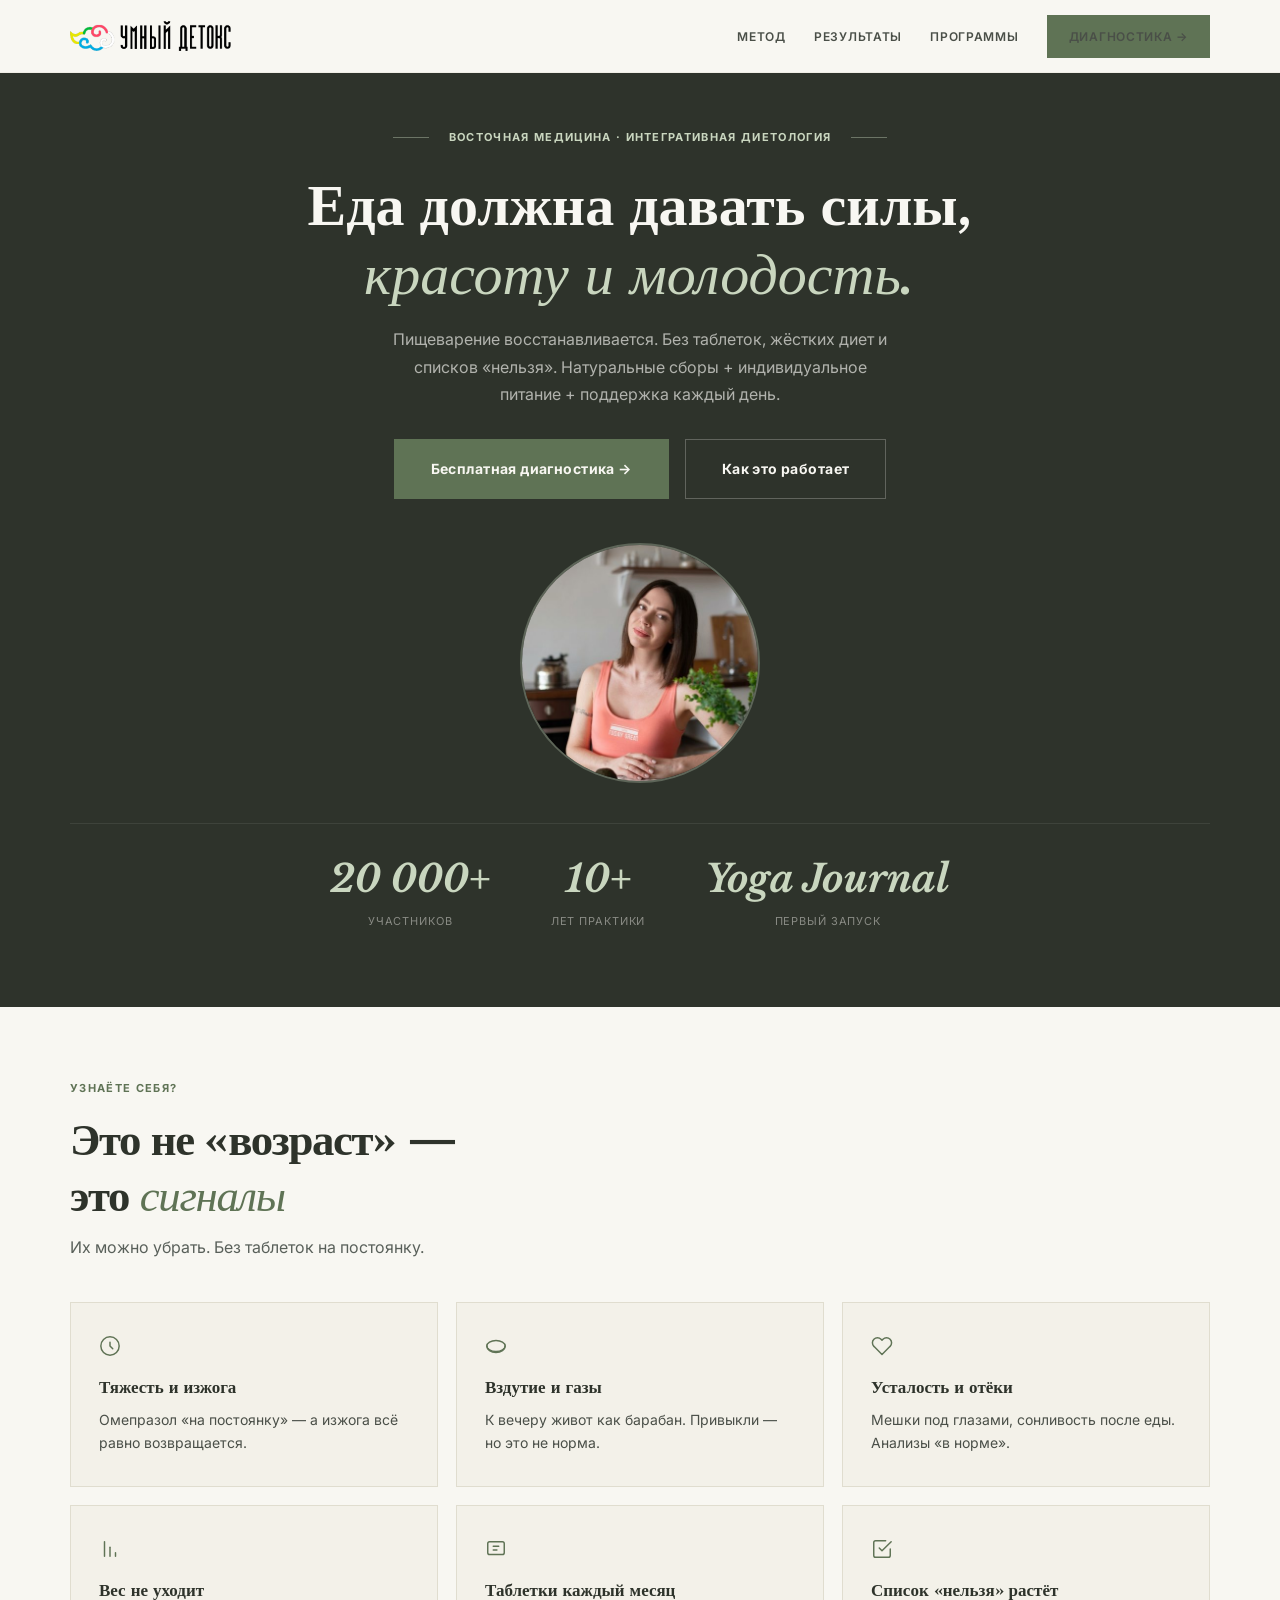
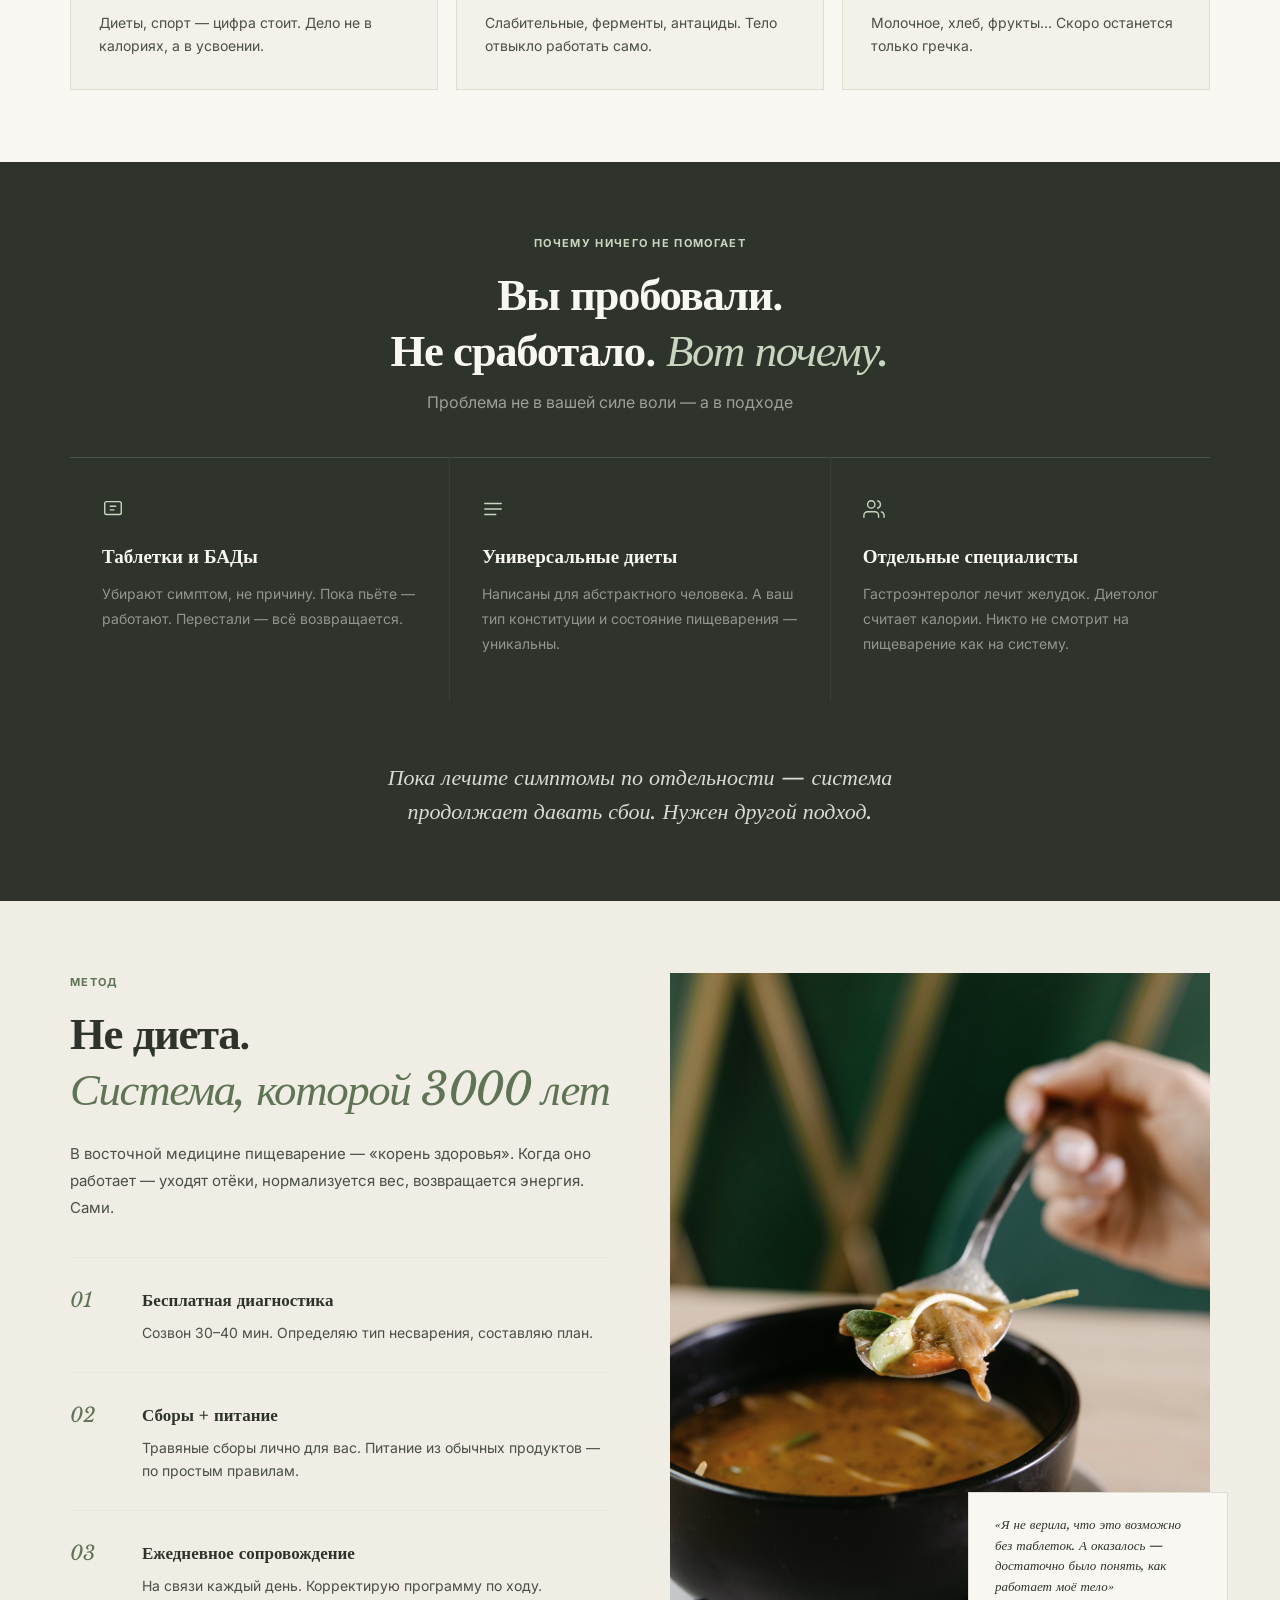
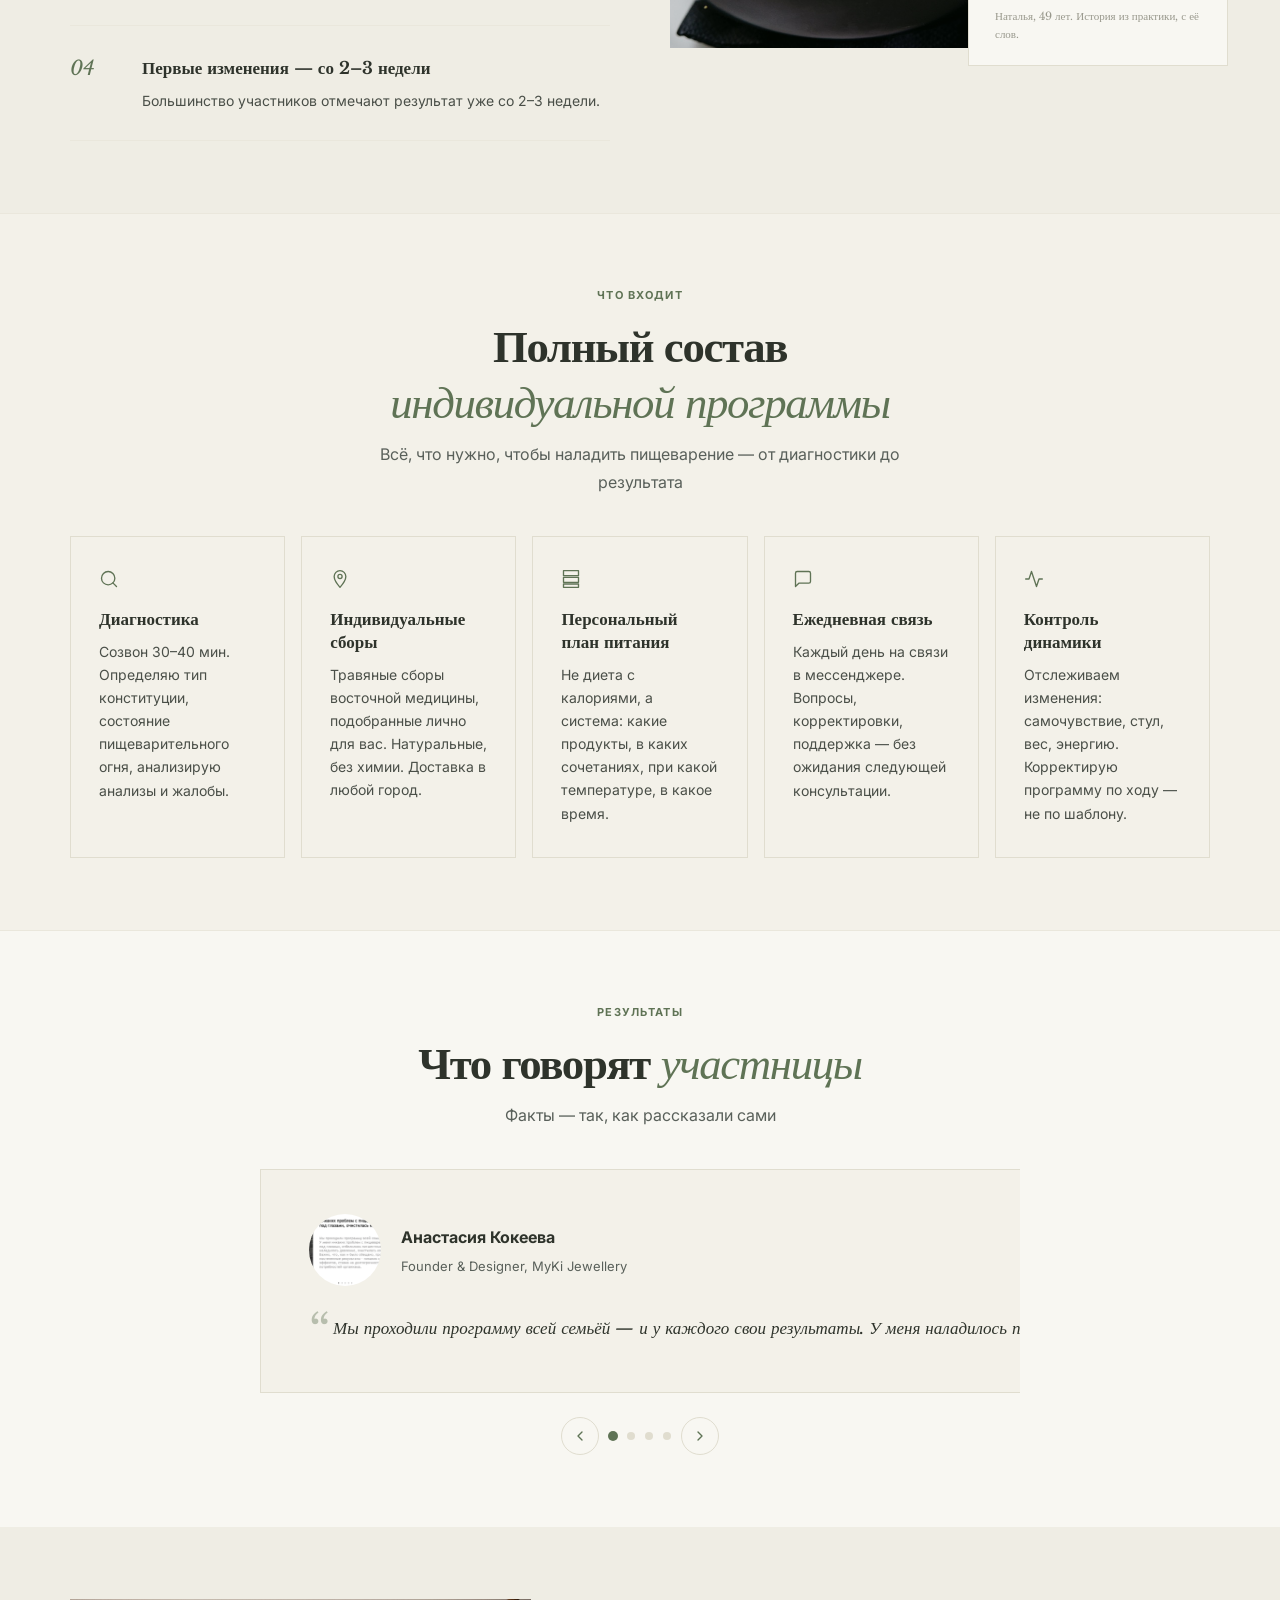
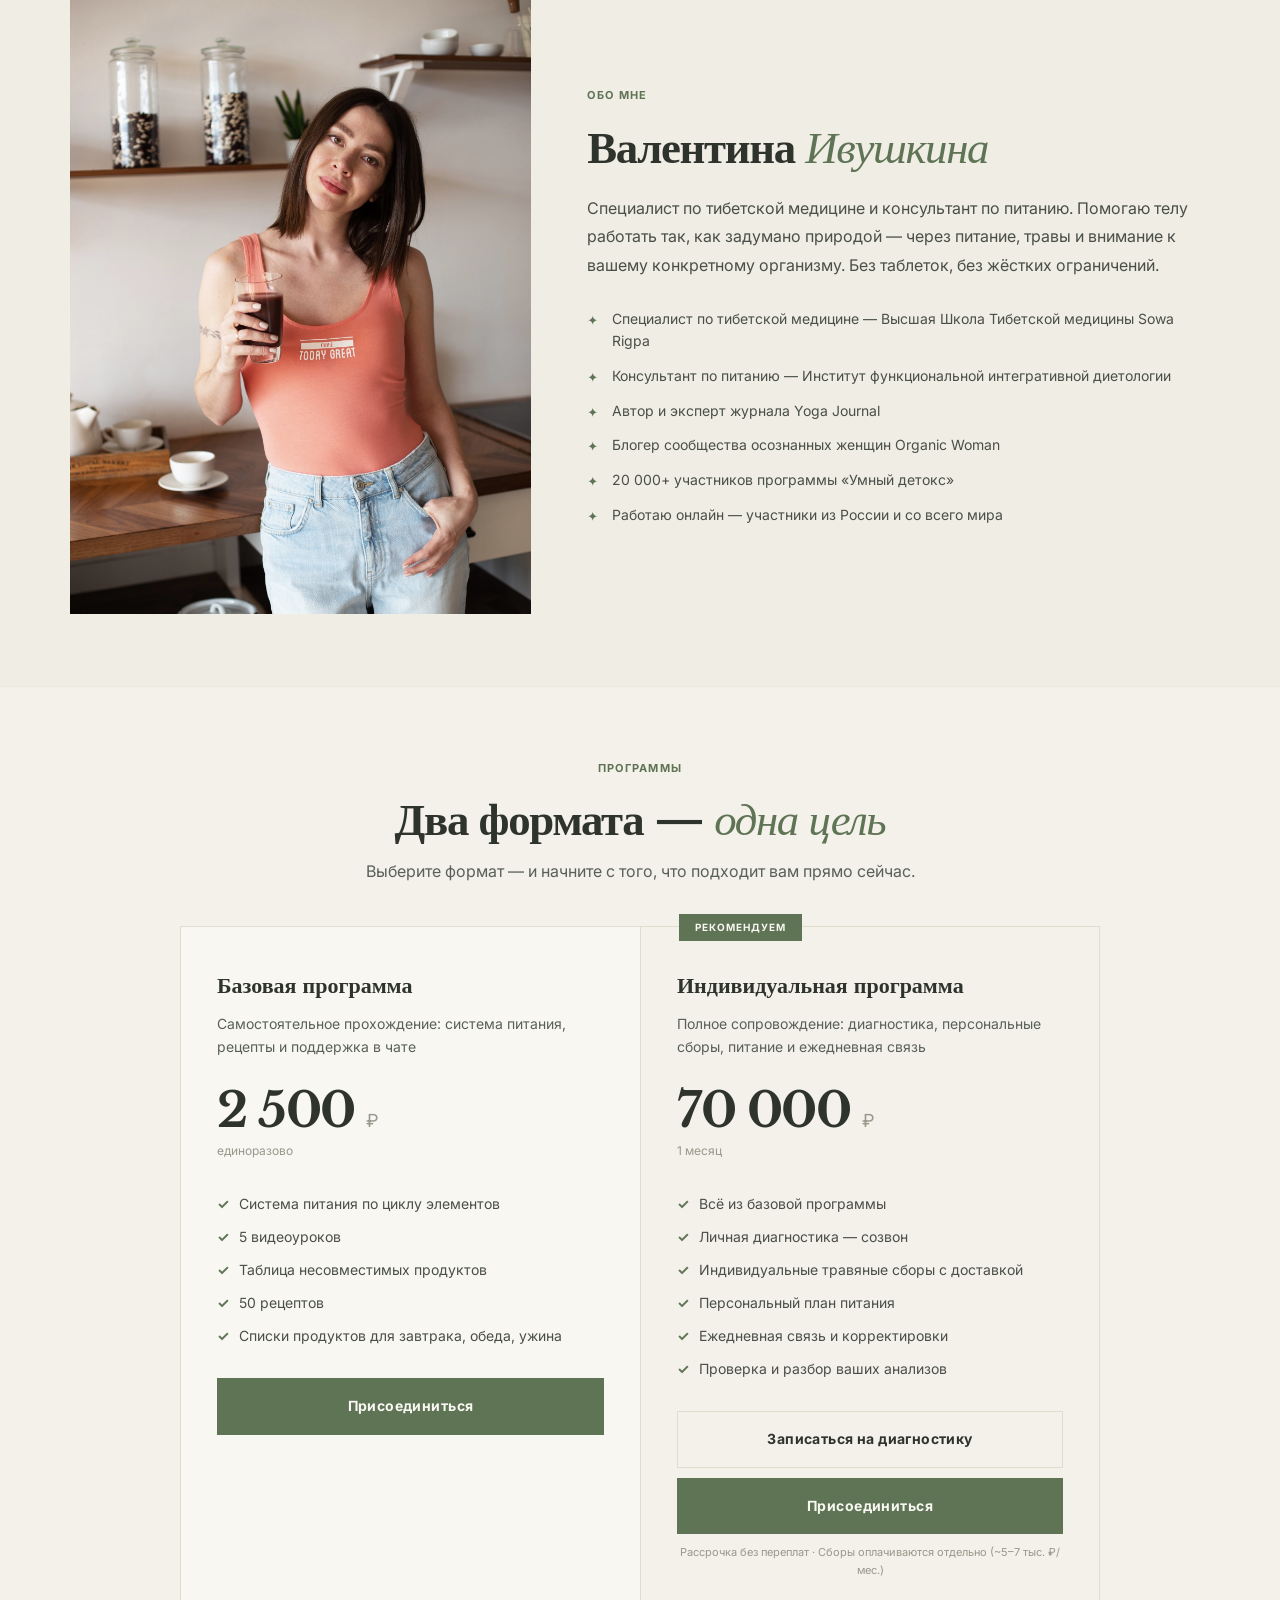
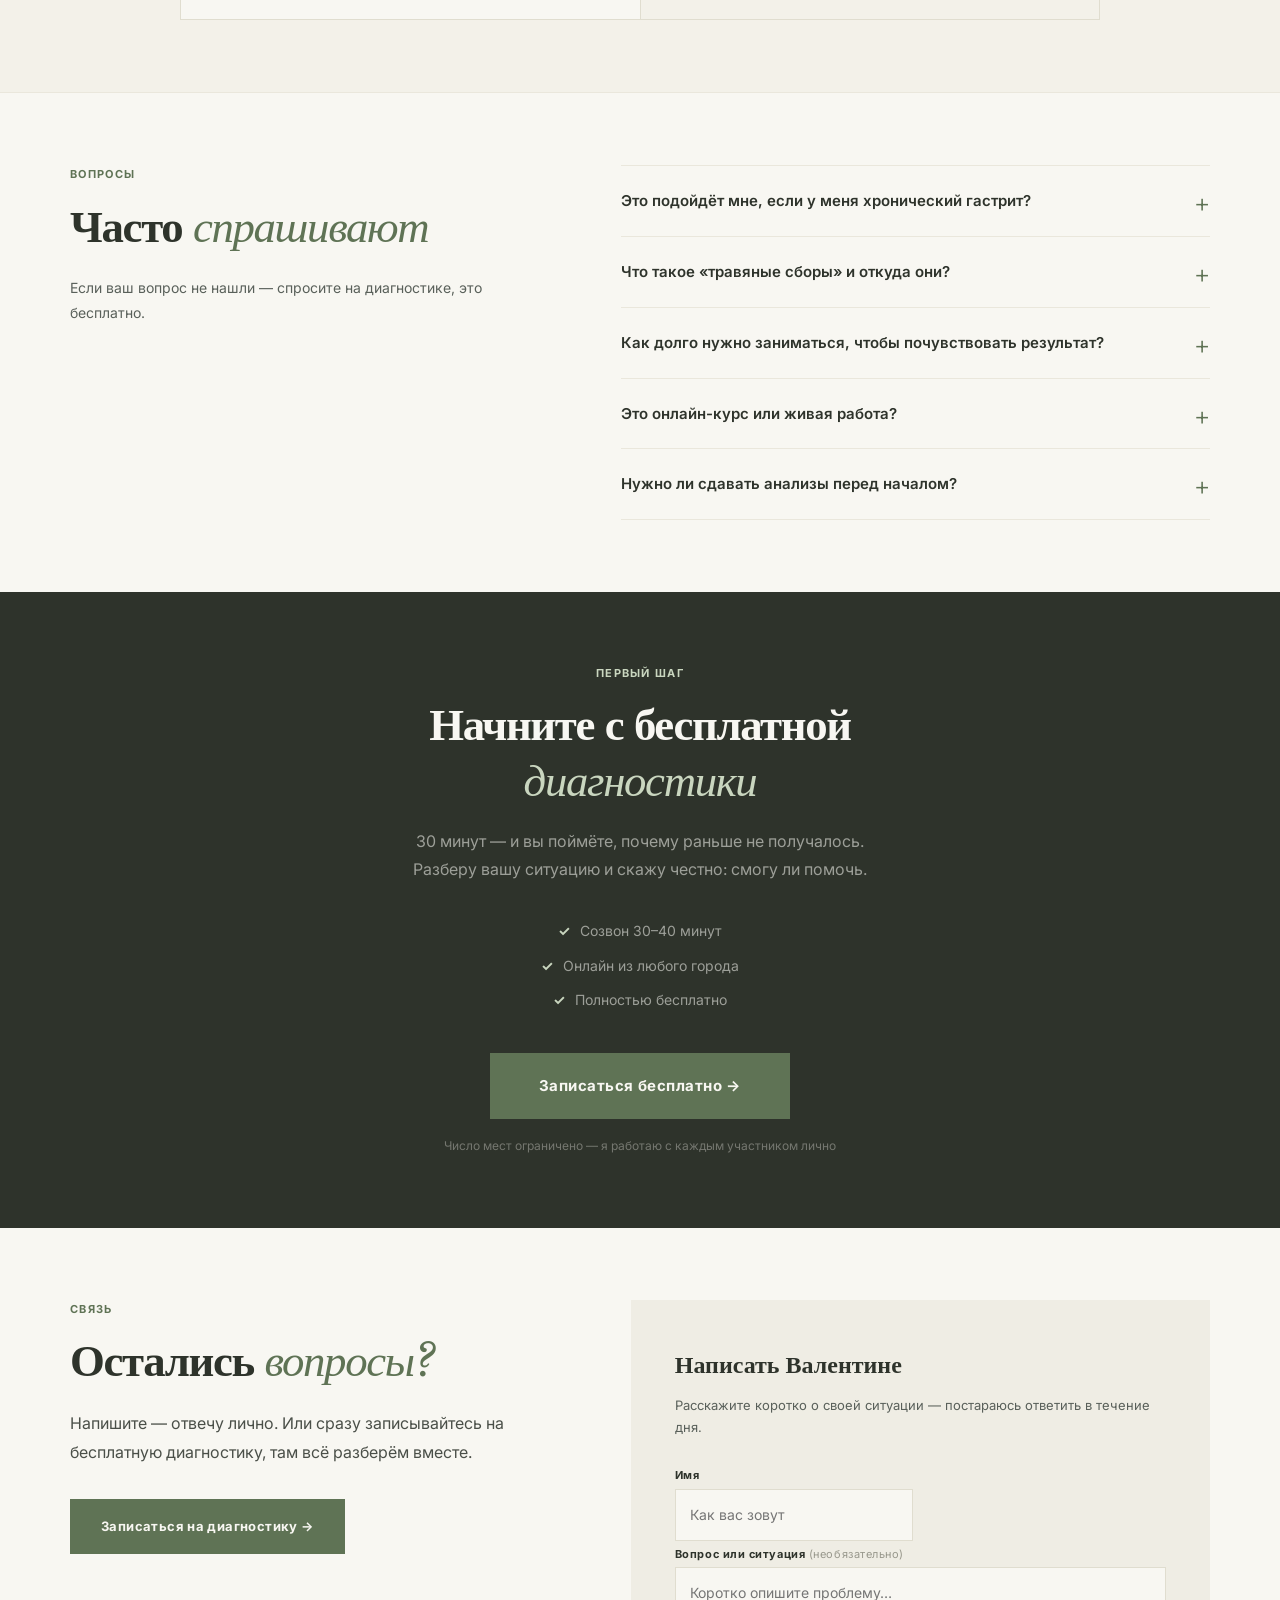
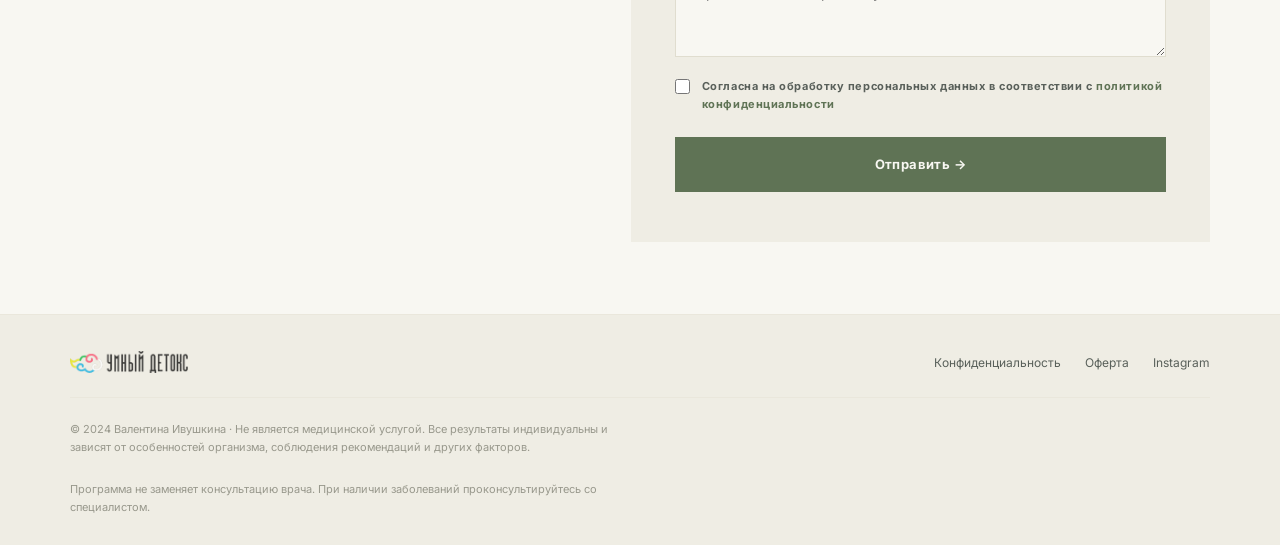
==== commit f48c0d70: "Redesign testimonials: round photo + name header, quote below New layout matches reference design: -" ====
--- a/index.html
+++ b/index.html
@@ -175,30 +175,26 @@
 .review-disc { font-size: 11px; color: var(--faint); font-style: italic; margin-top: 10px; }
 
 /* ── REVIEW SLIDER ── */
-.slider-wrap { position: relative; max-width: 860px; margin-inline: auto; }
+.slider-wrap { position: relative; max-width: 760px; margin-inline: auto; }
 .slider-track { overflow: hidden; }
 .slider-inner { display: flex; transition: transform .4s ease; }
-.slide { min-width: 100%; flex-shrink: 0; display: grid; grid-template-columns: 220px 1fr; border: 1px solid var(--card-border); background: var(--bg); overflow: hidden; }
-.slide-photo { overflow: hidden; min-height: 320px; }
+.slide { min-width: 100%; flex-shrink: 0; background: var(--card); border: 1px solid var(--card-border); padding: 44px 48px 48px; display: flex; flex-direction: column; gap: 28px; }
+.slide-header { display: flex; align-items: center; gap: 20px; }
+.slide-photo { width: 72px; height: 72px; border-radius: 50%; overflow: hidden; flex-shrink: 0; }
 .slide-photo img { width: 100%; height: 100%; object-fit: cover; object-position: center top; display: block; }
-.slide-body { padding: 40px 40px 36px; position: relative; display: flex; flex-direction: column; justify-content: center; }
-.slide-body::before {
-  content: "\201C"; font-family: var(--serif); font-size: 80px; line-height: 1;
-  color: var(--accent); opacity: .13; position: absolute; top: 18px; left: 28px;
-  pointer-events: none;
-}
-.slide-body q { display: block; font-family: var(--serif); font-size: 16px; font-style: italic; line-height: 1.72; margin-bottom: 24px; quotes: none; padding-top: 12px; color: var(--text); }
-.slide-name { font-size: 13px; font-weight: 700; }
-.slide-role { font-size: 12px; color: var(--muted-2); margin-top: 4px; }
+.slide-meta { display: flex; flex-direction: column; gap: 4px; }
+.slide-name { font-size: 16px; font-weight: 700; color: var(--text); }
+.slide-role { font-size: 13px; color: var(--muted-2); }
+.slide-quote { font-family: var(--serif); font-size: 17px; font-style: italic; line-height: 1.75; color: var(--text); position: relative; padding-left: 24px; }
+.slide-quote::before { content: "\201C"; position: absolute; left: 0; top: -4px; font-size: 48px; line-height: 1; color: var(--accent); opacity: .4; font-style: normal; }
 .slider-nav { display: flex; align-items: center; justify-content: center; gap: 10px; margin-top: 24px; }
 .slider-dot { width: 8px; height: 8px; border-radius: 50%; background: var(--card-border); border: none; padding: 0; cursor: pointer; transition: background .2s, transform .2s; }
 .slider-dot.active { background: var(--accent); transform: scale(1.25); }
 .slider-btn { background: var(--bg); border: 1px solid var(--card-border); width: 38px; height: 38px; border-radius: 50%; cursor: pointer; display: grid; place-items: center; color: var(--accent); transition: border-color .2s; flex-shrink: 0; }
 .slider-btn:hover { border-color: var(--accent); }
 @media (max-width: 600px) {
-  .slide { grid-template-columns: 1fr; }
-  .slide-photo { min-height: 260px; }
-  .slide-body { padding: 28px 24px 26px; }
+  .slide { padding: 32px 24px 36px; }
+  .slide-quote { font-size: 15px; }
 }
 
 /* ── WHY NOT WORKED ── */
@@ -473,36 +469,44 @@
       <div class="slider-track">
         <div class="slider-inner" id="reviewSlider">
           <div class="slide">
-            <div class="slide-photo"><img src="assets/review-anastasia.jpg" alt="Анастасия Кокеева"></div>
-            <div class="slide-body">
-              <q>Мы проходили программу всей семьёй — и у каждого свои результаты. У меня наладилось пищеварение, ушли отёки и синяки под глазами, посветлели пигментные пятна. У дочери нормализовалось давление, очистилась кожа, ушёл лишний вес. Никаких шоковых диет — только мягкие, устойчивые изменения. Именно то, что работает вдолгую.</q>
-              <div class="slide-name">Анастасия Кокеева</div>
-              <div class="slide-role">Founder &amp; Designer, MyKi Jewellery</div>
+            <div class="slide-header">
+              <div class="slide-photo"><img src="assets/review-anastasia.jpg" alt="Анастасия Кокеева"></div>
+              <div class="slide-meta">
+                <div class="slide-name">Анастасия Кокеева</div>
+                <div class="slide-role">Founder &amp; Designer, MyKi Jewellery</div>
+              </div>
             </div>
+            <p class="slide-quote">Мы проходили программу всей семьёй — и у каждого свои результаты. У меня наладилось пищеварение, ушли отёки и синяки под глазами, посветлели пигментные пятна. У дочери нормализовалось давление, очистилась кожа, ушёл лишний вес. Никаких шоковых диет — только мягкие, устойчивые изменения. Именно то, что работает вдолгую.</p>
           </div>
           <div class="slide">
-            <div class="slide-photo"><img src="assets/review-maria.jpg" alt="Мария Шпакова"></div>
-            <div class="slide-body">
-              <q>С шести лет — постоянные проблемы с пищеварением и десятки диет. Ни одна не работала по-настоящему. Благодаря Валентине я впервые нашла систему, которая реально подходит моему телу. Теперь ем нормально, не набираю вес и даже потихоньку стройнею. Готовлю на всю семью и спокойно хожу в рестораны. Это свобода, которой у меня не было никогда.</q>
-              <div class="slide-name">Мария Шпакова (Steuck)</div>
-              <div class="slide-role">Калифорния, США</div>
+            <div class="slide-header">
+              <div class="slide-photo"><img src="assets/review-maria.jpg" alt="Мария Шпакова"></div>
+              <div class="slide-meta">
+                <div class="slide-name">Мария Шпакова (Steuck)</div>
+                <div class="slide-role">Калифорния, США</div>
+              </div>
             </div>
+            <p class="slide-quote">С шести лет — постоянные проблемы с пищеварением и десятки диет. Ни одна не работала по-настоящему. Благодаря Валентине я впервые нашла систему, которая реально подходит моему телу. Теперь ем нормально, не набираю вес и даже потихоньку стройнею. Готовлю на всю семью и спокойно хожу в рестораны. Это свобода, которой у меня не было никогда.</p>
           </div>
           <div class="slide">
-            <div class="slide-photo"><img src="assets/review-anna.jpg" alt="Анна Егорова"></div>
-            <div class="slide-body">
-              <q>При 20 лишних килограммах я продолжала набирать — по кг в неделю, даже на меню диетолога. Казалось, ничего не поможет. После программы Валентины вес пошёл вниз — минус 1 кг в неделю. Сейчас минус 9 кг, и это только начало. Организм наконец начал работать так, как должен.</q>
-              <div class="slide-name">Анна Егорова</div>
-              <div class="slide-role">Специалист по работе с партнёрами в IT</div>
+            <div class="slide-header">
+              <div class="slide-photo"><img src="assets/review-anna.jpg" alt="Анна Егорова"></div>
+              <div class="slide-meta">
+                <div class="slide-name">Анна Егорова</div>
+                <div class="slide-role">Специалист по работе с партнёрами в IT</div>
+              </div>
             </div>
+            <p class="slide-quote">При 20 лишних килограммах я продолжала набирать — по кг в неделю, даже на меню диетолога. Казалось, ничего не поможет. После программы Валентины вес пошёл вниз — минус 1 кг в неделю. Сейчас минус 9 кг, и это только начало. Организм наконец начал работать так, как должен.</p>
           </div>
           <div class="slide">
-            <div class="slide-photo"><img src="assets/review-yulia.jpg" alt="Юлия Матова"></div>
-            <div class="slide-body">
-              <q>До этого я запуталась в бесконечных правилах питания и не понимала, что вообще работает. «Умный детокс» расставил всё по местам. Изменила завтрак — и уже через несколько дней заметила больше энергии. Наладился стул, исчезла тяжесть. Рецепты простые, готовлю для всей семьи — никого не пришлось убеждать.</q>
-              <div class="slide-name">Юлия Матова</div>
-              <div class="slide-role">Преподаватель английского языка</div>
+            <div class="slide-header">
+              <div class="slide-photo"><img src="assets/review-yulia.jpg" alt="Юлия Матова"></div>
+              <div class="slide-meta">
+                <div class="slide-name">Юлия Матова</div>
+                <div class="slide-role">Преподаватель английского языка</div>
+              </div>
             </div>
+            <p class="slide-quote">До этого я запуталась в бесконечных правилах питания и не понимала, что вообще работает. «Умный детокс» расставил всё по местам. Изменила завтрак — и уже через несколько дней заметила больше энергии. Наладился стул, исчезла тяжесть. Рецепты простые, готовлю для всей семьи — никого не пришлось убеждать.</p>
           </div>
         </div>
       </div>
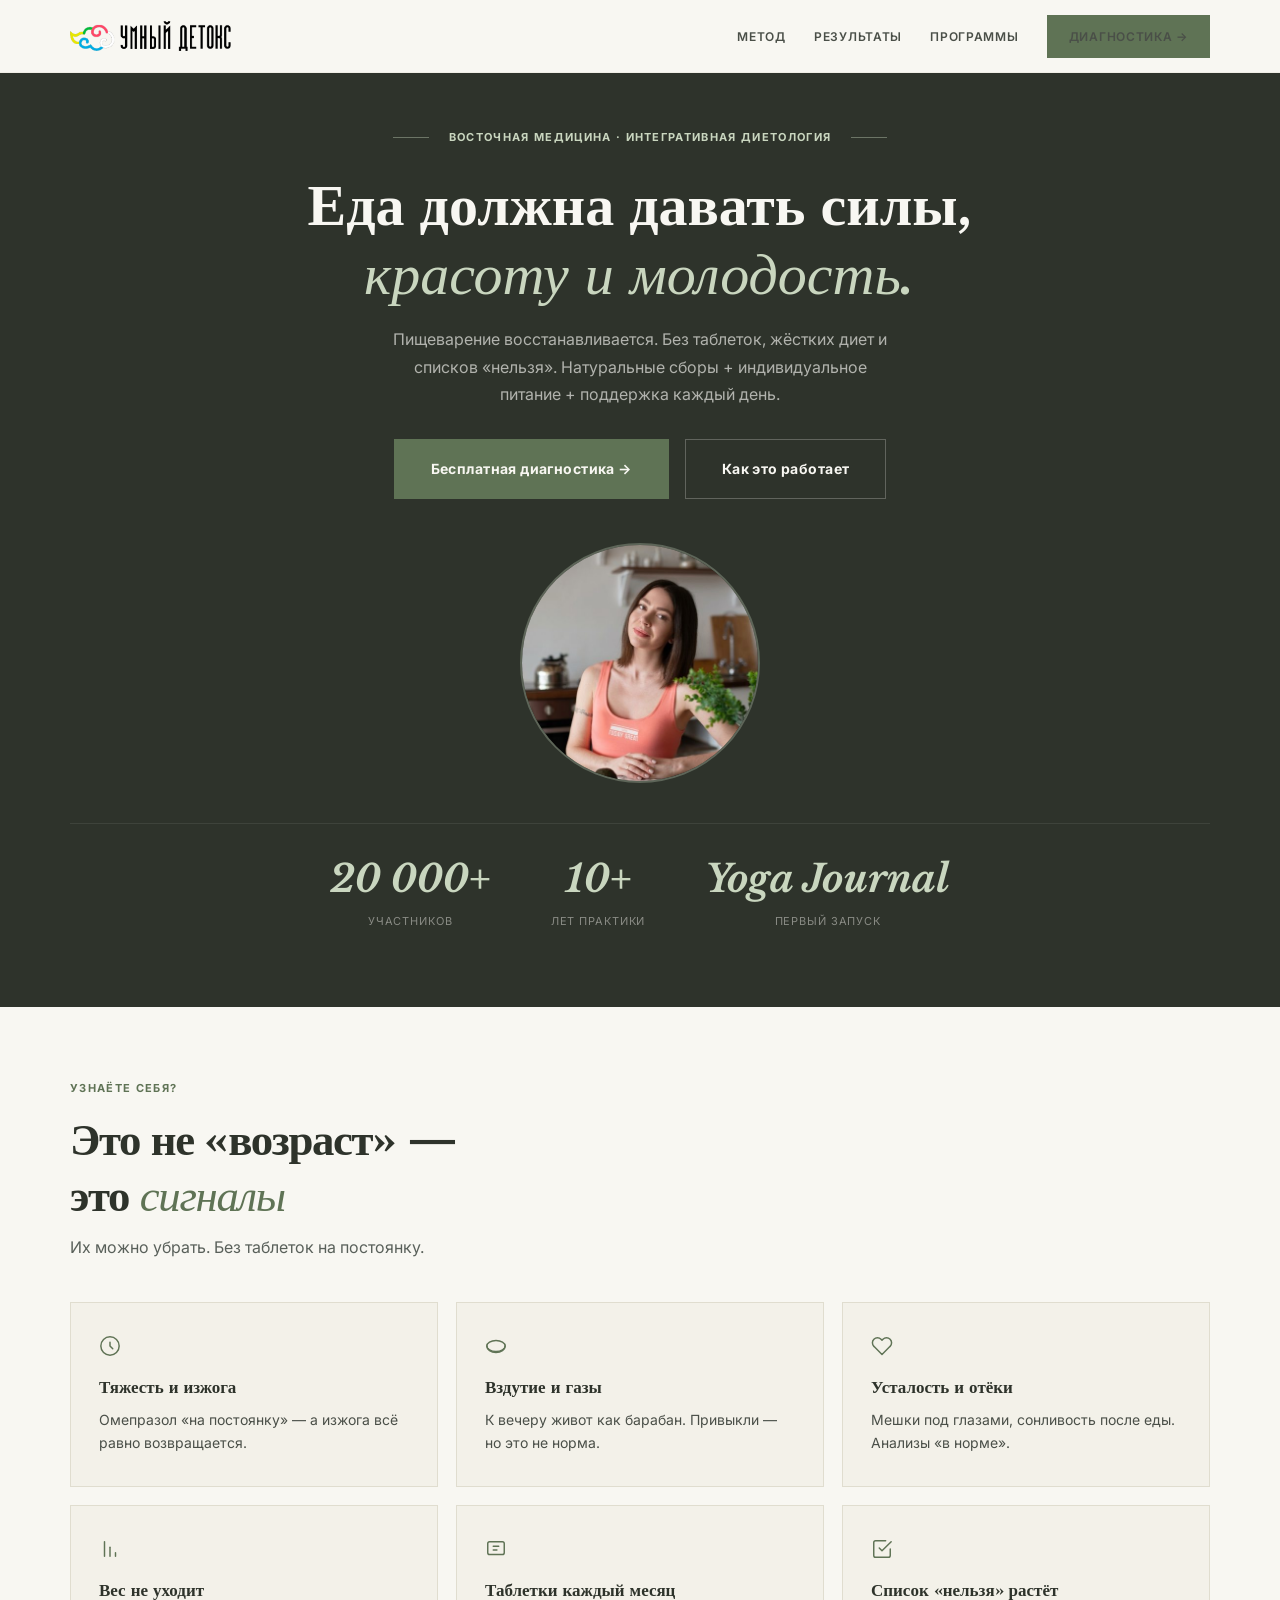
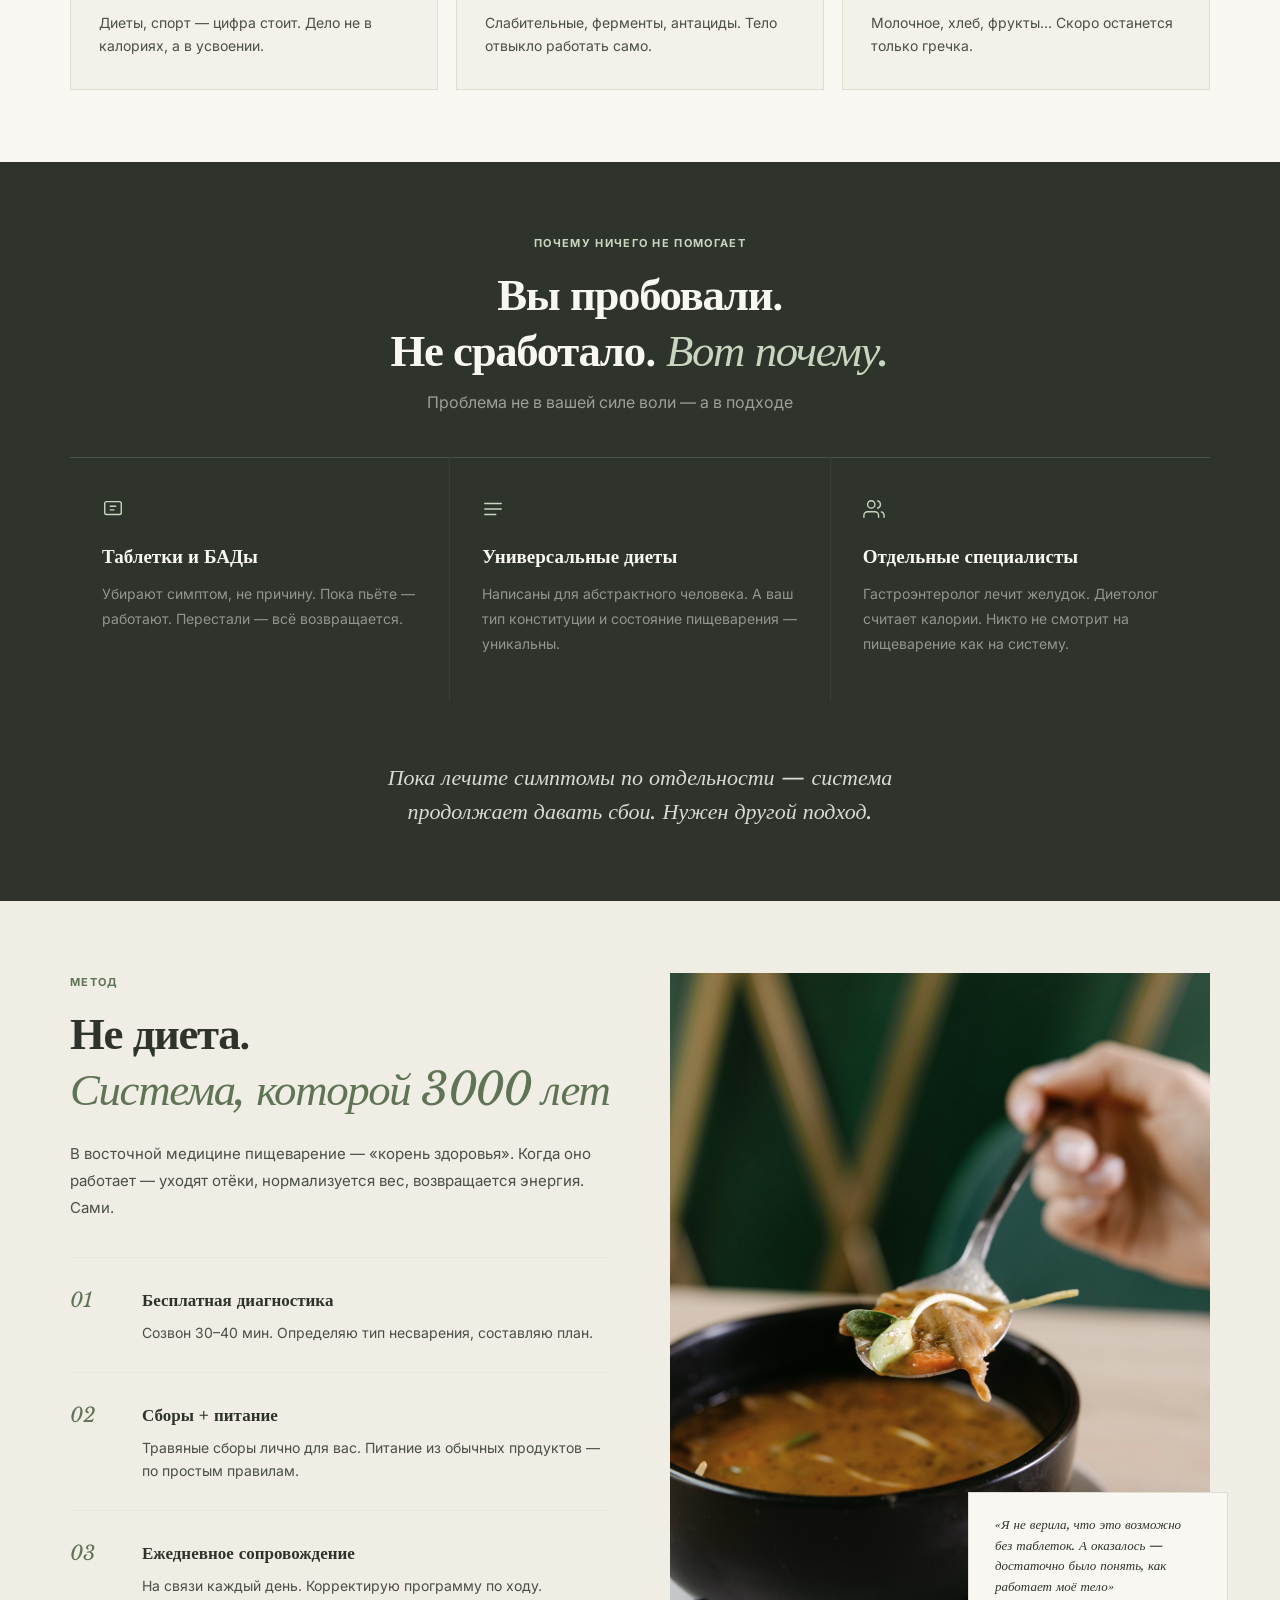
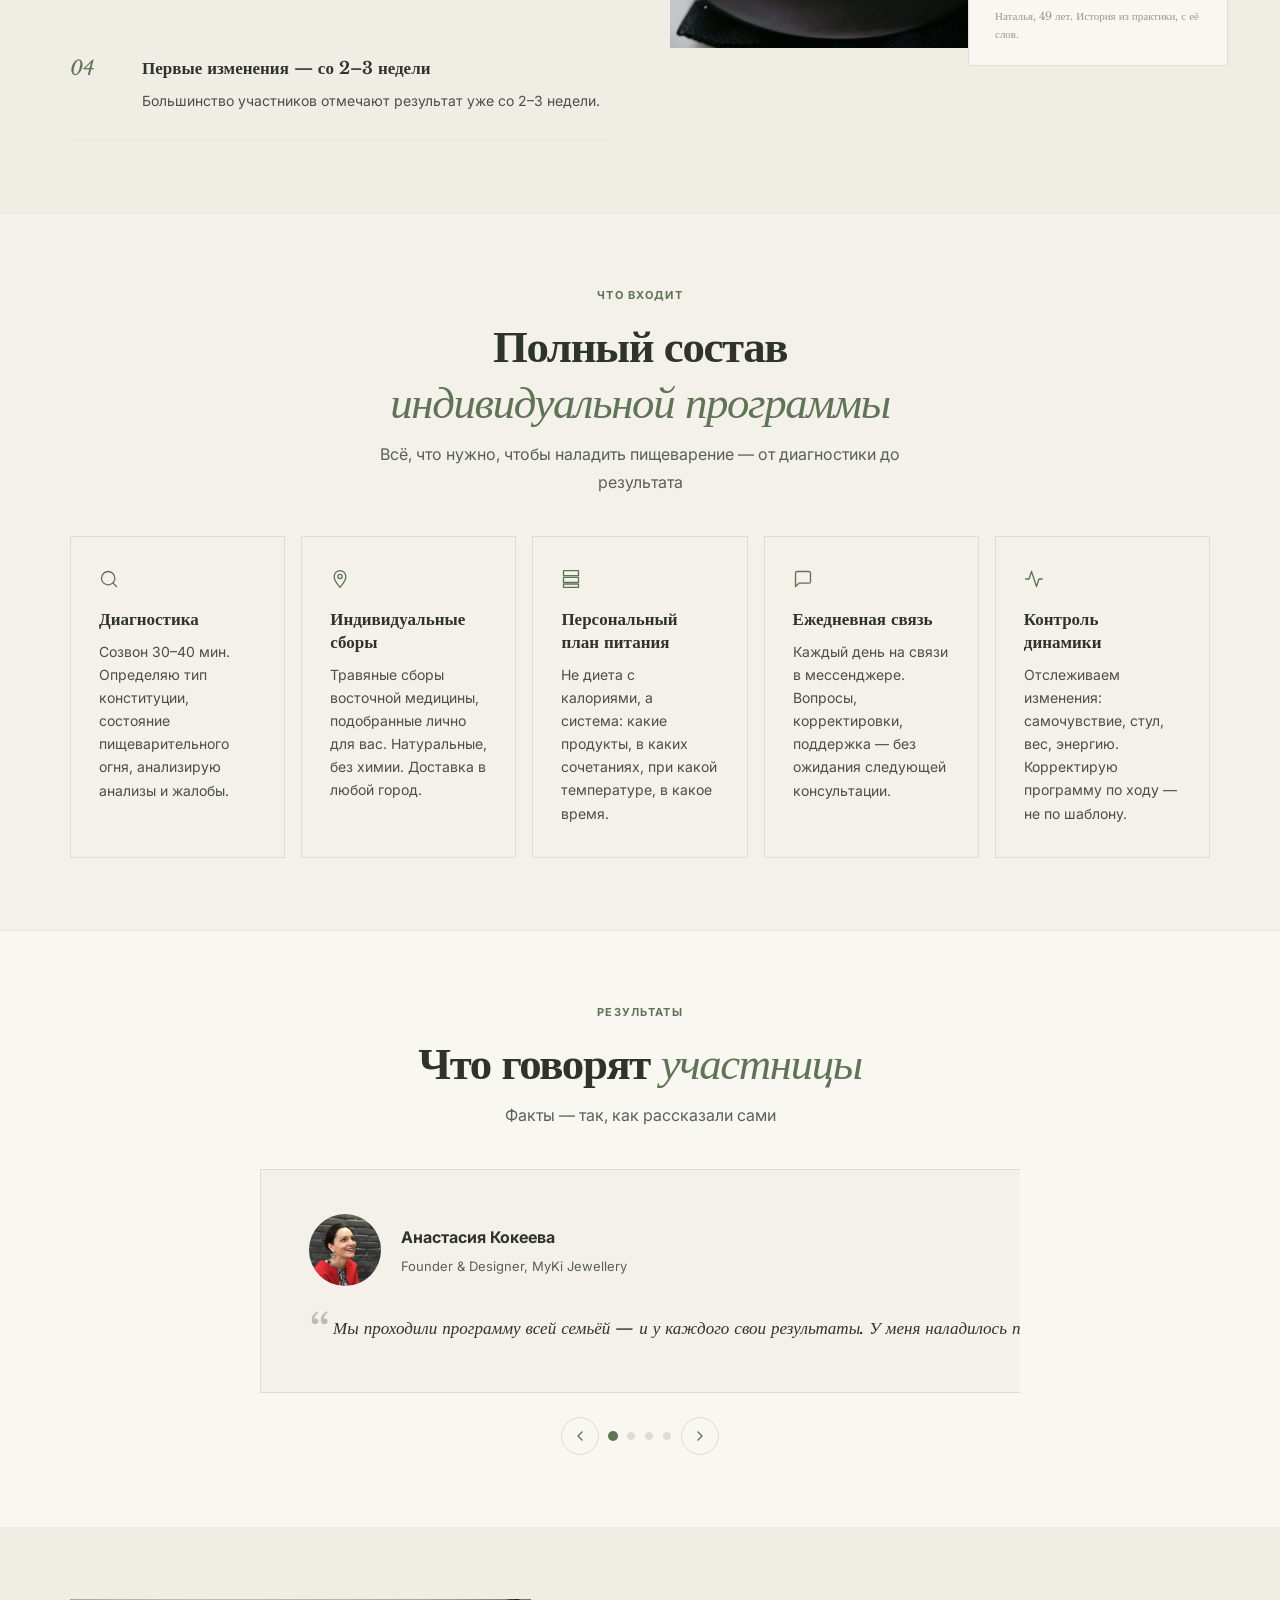
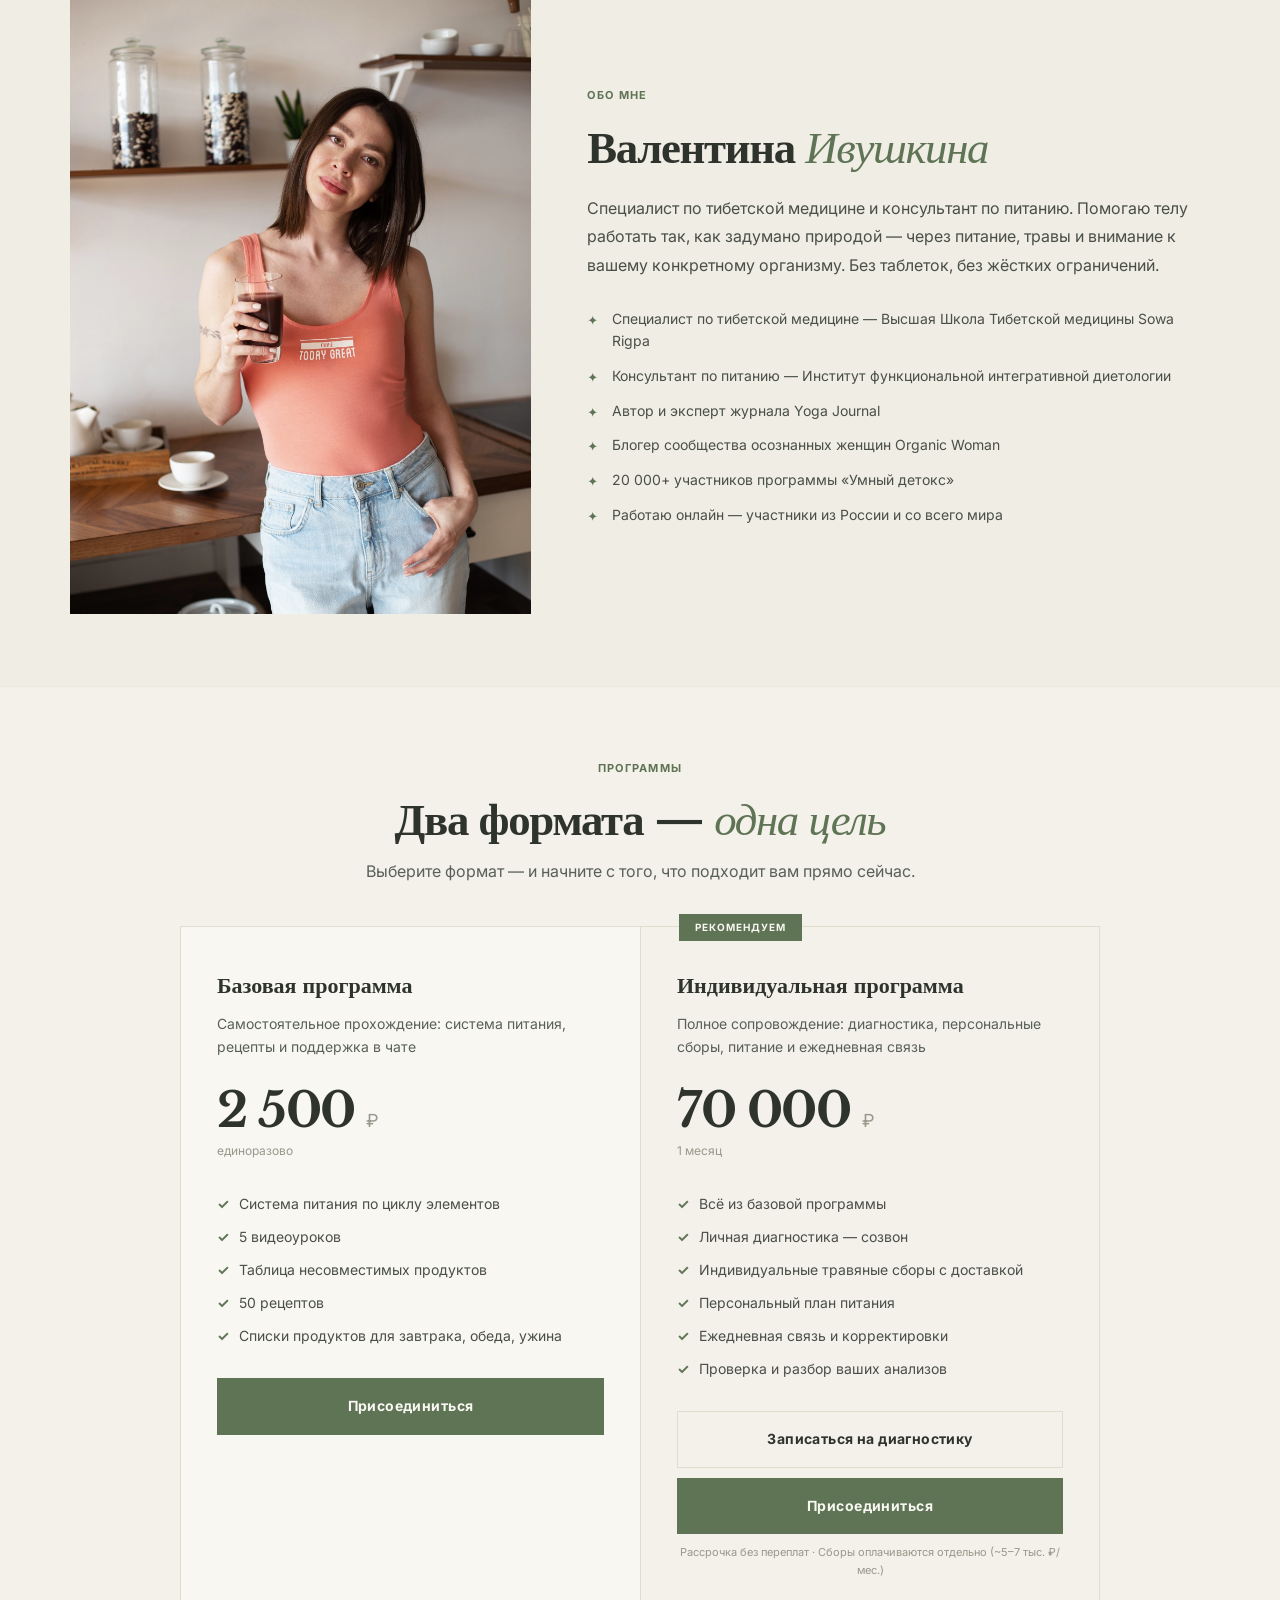
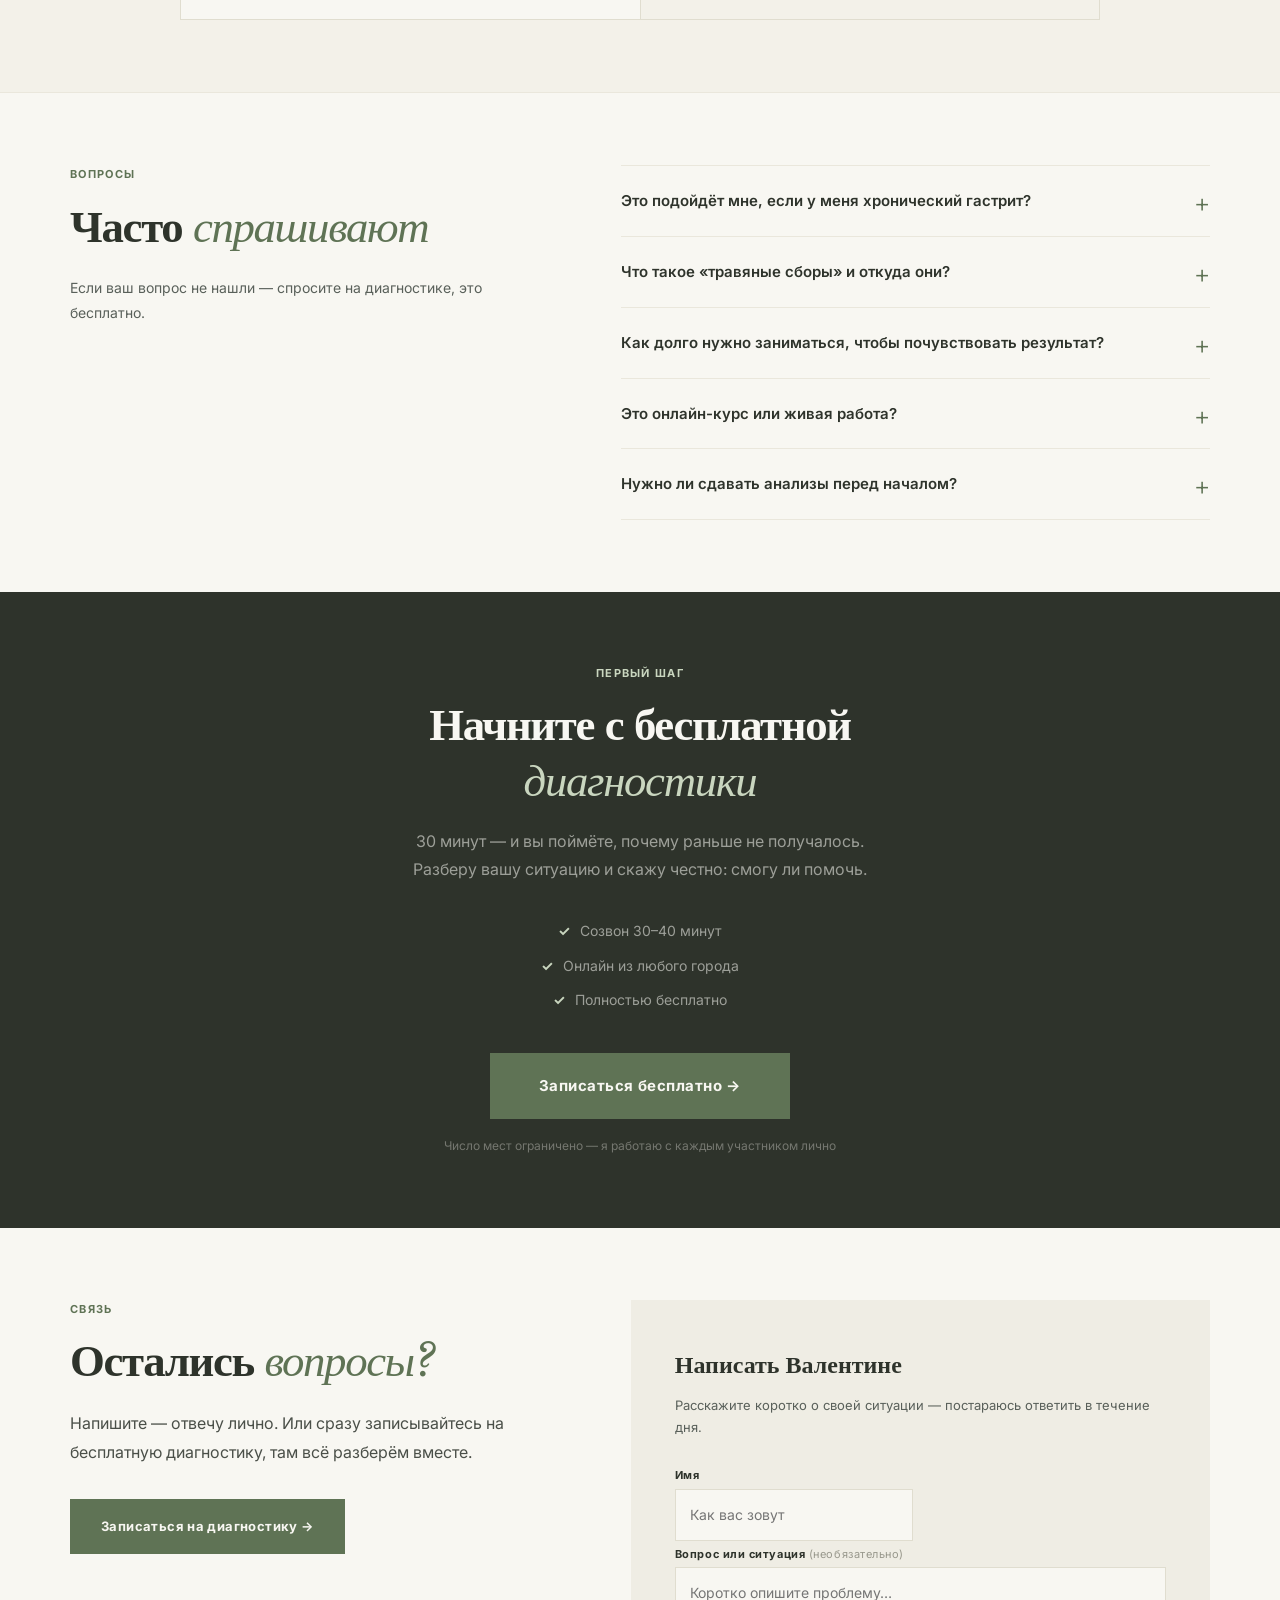
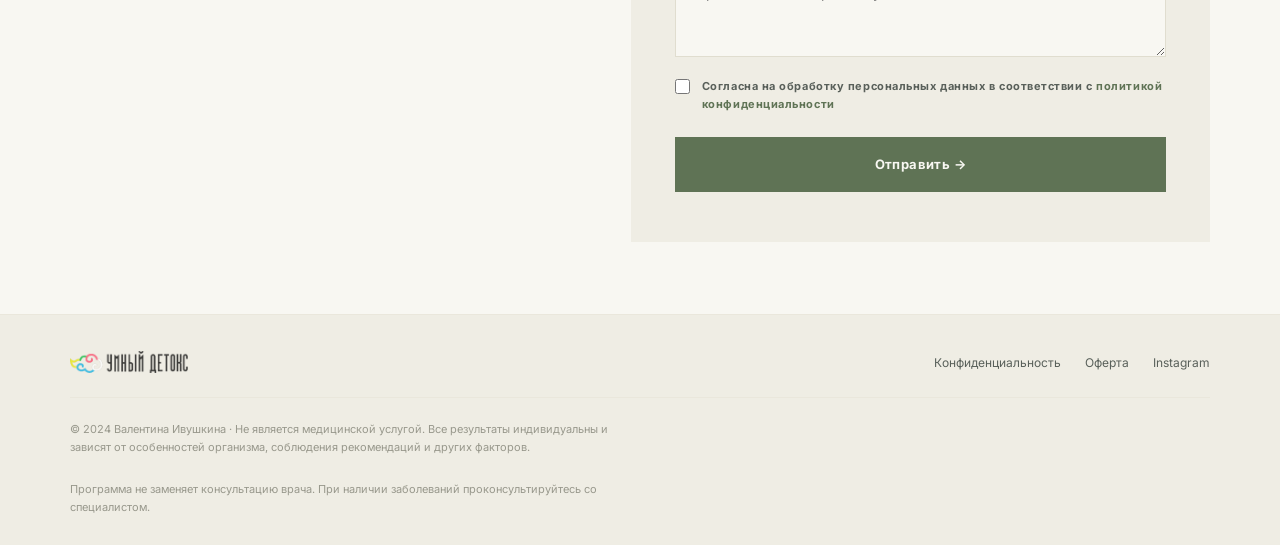
==== commit ff0cf912: "Use v2 photo filenames to bypass CDN cache Co-Authored-By: Claude Sonnet 4.6 <noreply@anthropic.com>" ====
--- a/index.html
+++ b/index.html
@@ -178,10 +178,10 @@
 .slider-wrap { position: relative; max-width: 760px; margin-inline: auto; }
 .slider-track { overflow: hidden; }
 .slider-inner { display: flex; transition: transform .4s ease; }
-.slide { min-width: 100%; flex-shrink: 0; background: var(--card); border: 1px solid var(--card-border); padding: 44px 48px 48px; display: flex; flex-direction: column; gap: 28px; }
+.slide { min-width: 100%; flex-shrink: 0; background: var(--card); border: 1px solid var(--card-border); padding: 44px 48px 48px; display: flex; flex-direction: column; gap: 28px; box-sizing: border-box; }
 .slide-header { display: flex; align-items: center; gap: 20px; }
 .slide-photo { width: 72px; height: 72px; border-radius: 50%; overflow: hidden; flex-shrink: 0; }
-.slide-photo img { width: 100%; height: 100%; object-fit: cover; object-position: center top; display: block; }
+.slide-photo img { width: 100%; height: 100%; object-fit: cover; object-position: center center; display: block; }
 .slide-meta { display: flex; flex-direction: column; gap: 4px; }
 .slide-name { font-size: 16px; font-weight: 700; color: var(--text); }
 .slide-role { font-size: 13px; color: var(--muted-2); }
@@ -470,7 +470,7 @@
         <div class="slider-inner" id="reviewSlider">
           <div class="slide">
             <div class="slide-header">
-              <div class="slide-photo"><img src="assets/review-anastasia.jpg" alt="Анастасия Кокеева"></div>
+              <div class="slide-photo"><img src="assets/review-anastasia-v2.jpg" alt="Анастасия Кокеева"></div>
               <div class="slide-meta">
                 <div class="slide-name">Анастасия Кокеева</div>
                 <div class="slide-role">Founder &amp; Designer, MyKi Jewellery</div>
@@ -480,7 +480,7 @@
           </div>
           <div class="slide">
             <div class="slide-header">
-              <div class="slide-photo"><img src="assets/review-maria.jpg" alt="Мария Шпакова"></div>
+              <div class="slide-photo"><img src="assets/review-maria-v2.jpg" alt="Мария Шпакова"></div>
               <div class="slide-meta">
                 <div class="slide-name">Мария Шпакова (Steuck)</div>
                 <div class="slide-role">Калифорния, США</div>
@@ -490,7 +490,7 @@
           </div>
           <div class="slide">
             <div class="slide-header">
-              <div class="slide-photo"><img src="assets/review-anna.jpg" alt="Анна Егорова"></div>
+              <div class="slide-photo"><img src="assets/review-anna-v2.jpg" alt="Анна Егорова"></div>
               <div class="slide-meta">
                 <div class="slide-name">Анна Егорова</div>
                 <div class="slide-role">Специалист по работе с партнёрами в IT</div>
@@ -500,7 +500,7 @@
           </div>
           <div class="slide">
             <div class="slide-header">
-              <div class="slide-photo"><img src="assets/review-yulia.jpg" alt="Юлия Матова"></div>
+              <div class="slide-photo"><img src="assets/review-yulia-v2.jpg" alt="Юлия Матова"></div>
               <div class="slide-meta">
                 <div class="slide-name">Юлия Матова</div>
                 <div class="slide-role">Преподаватель английского языка</div>
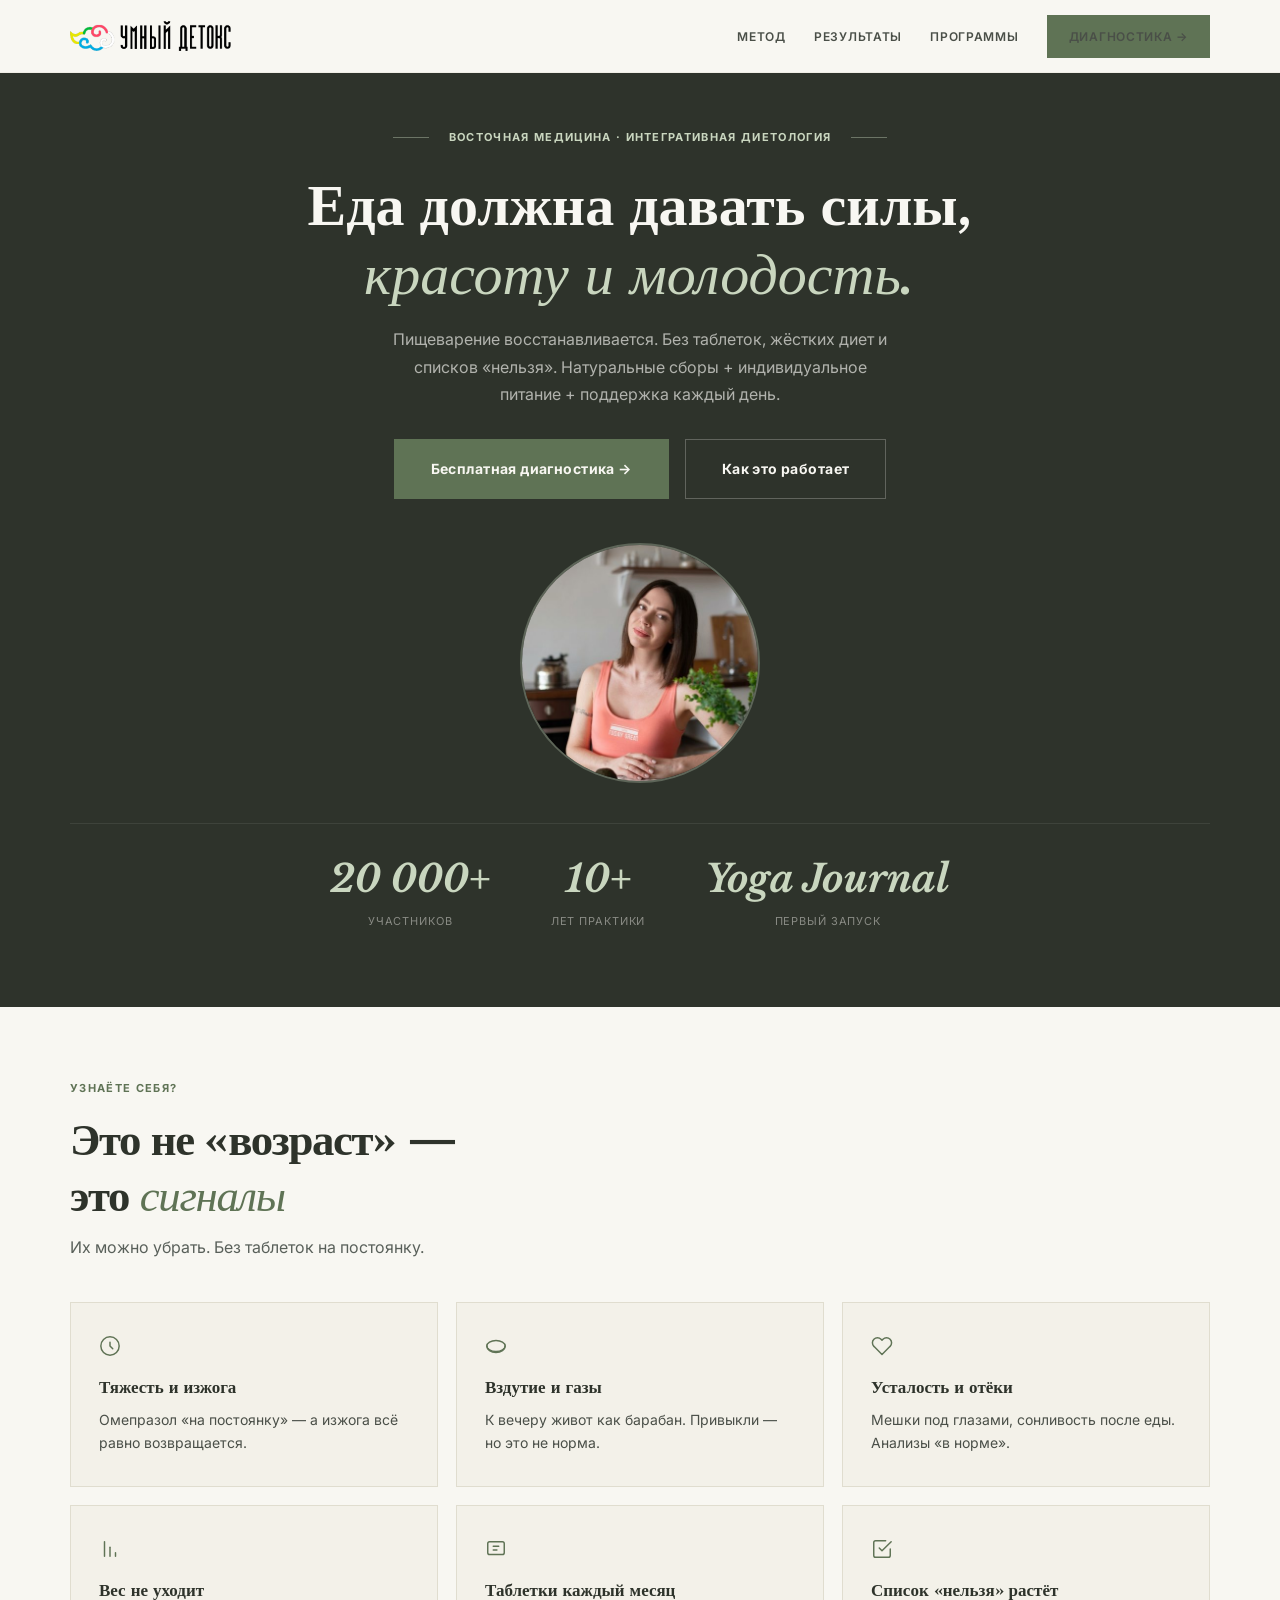
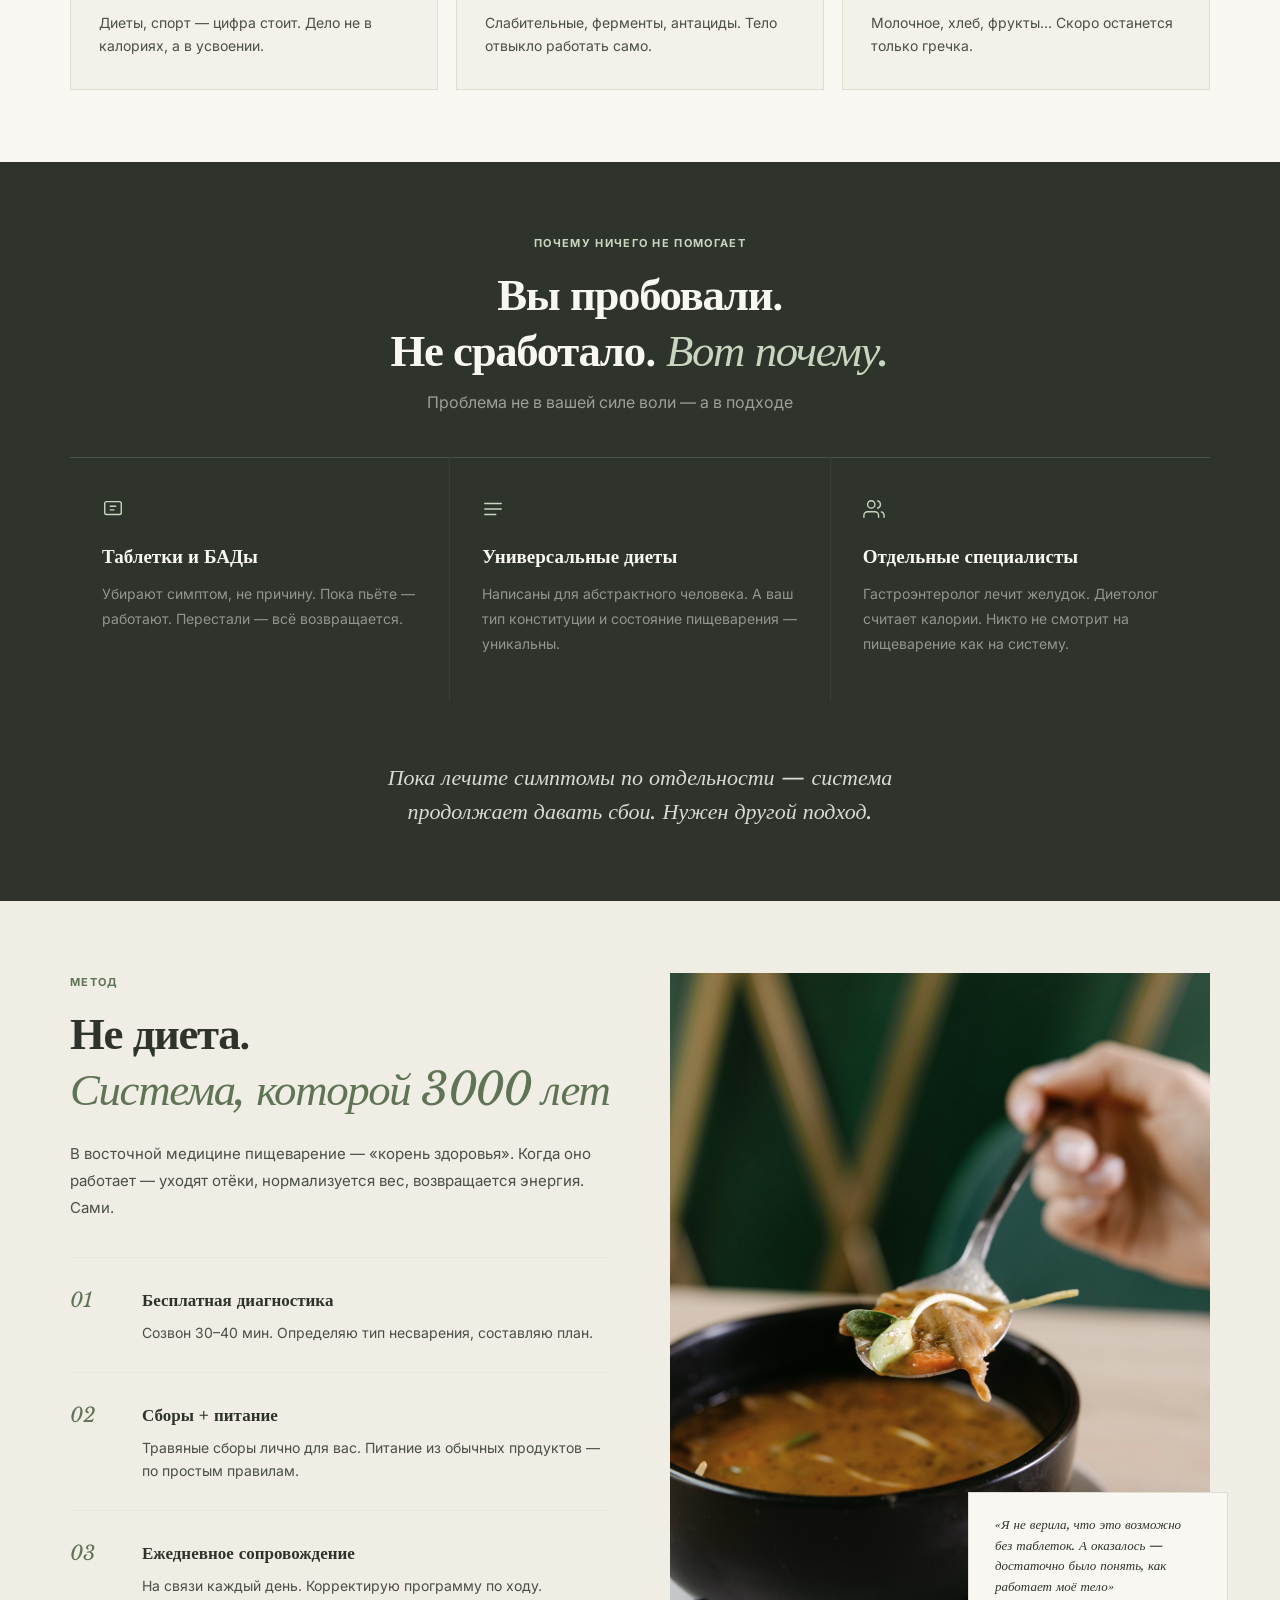
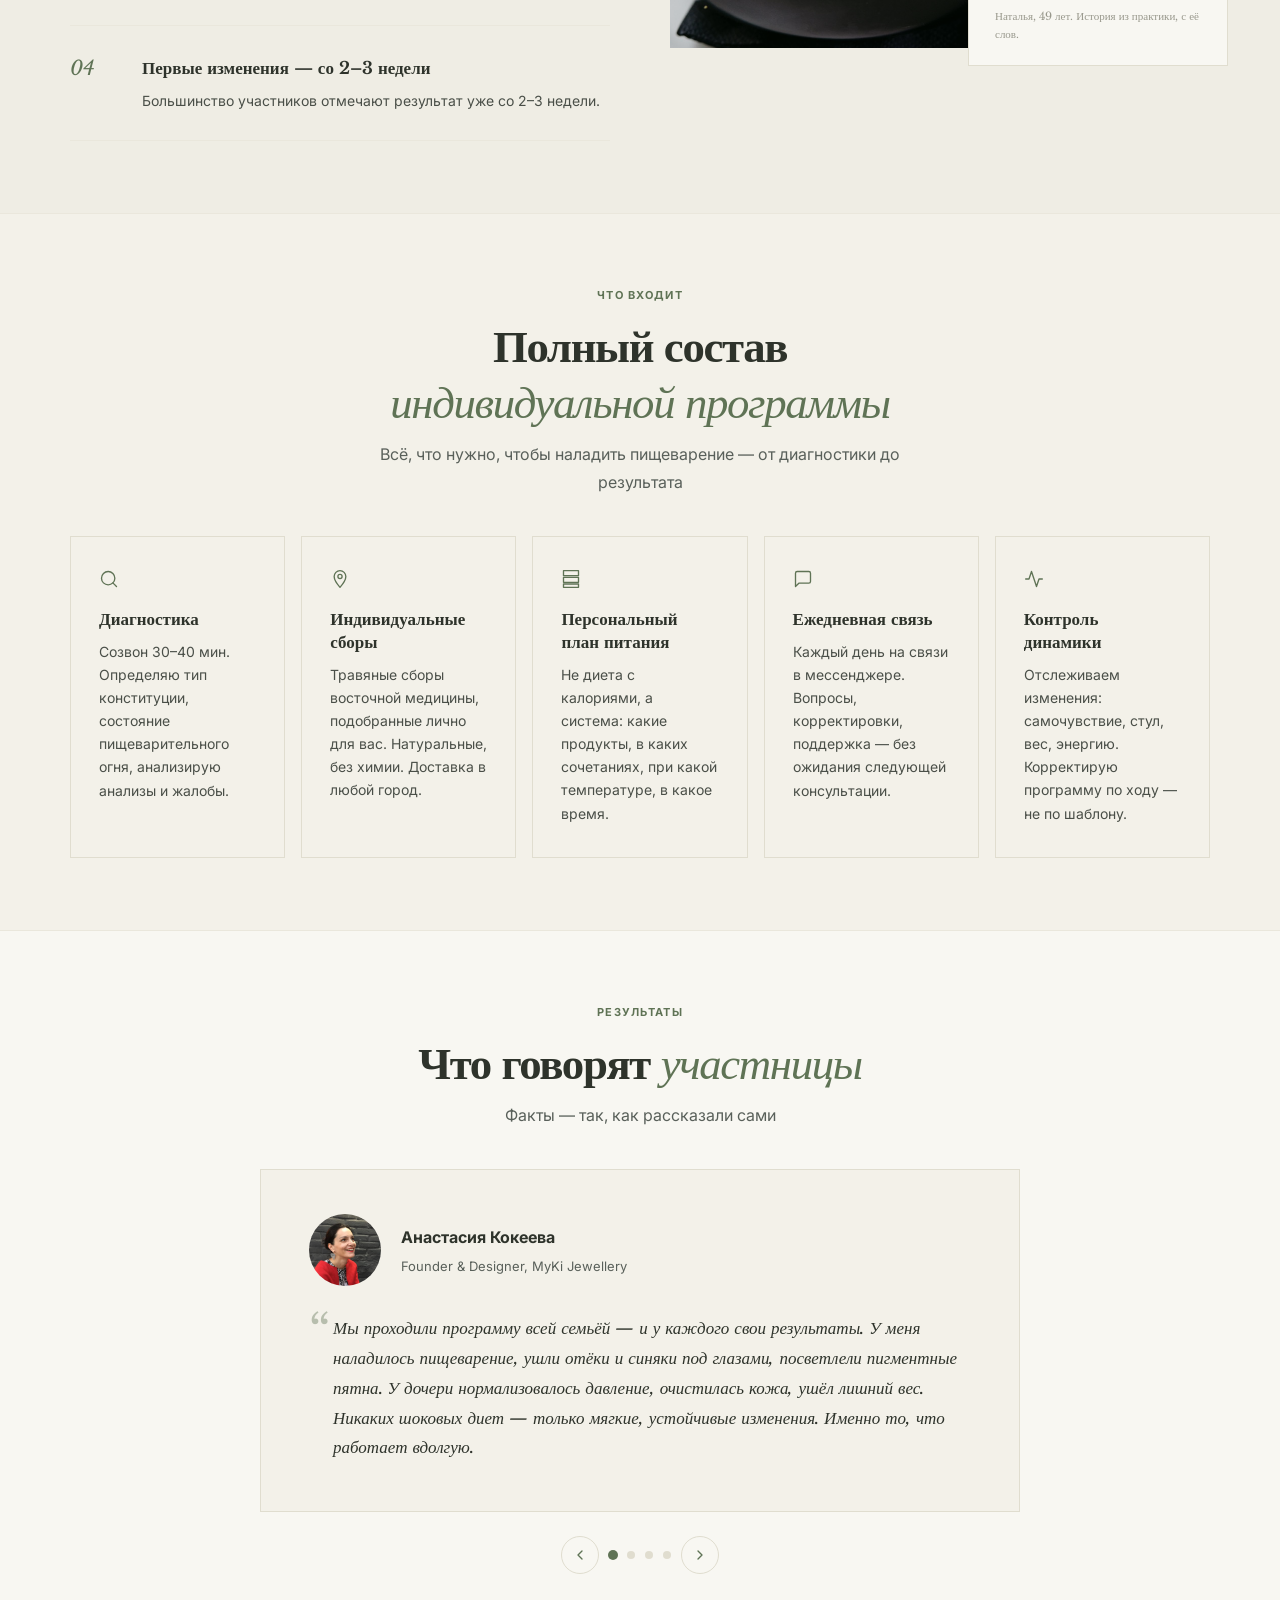
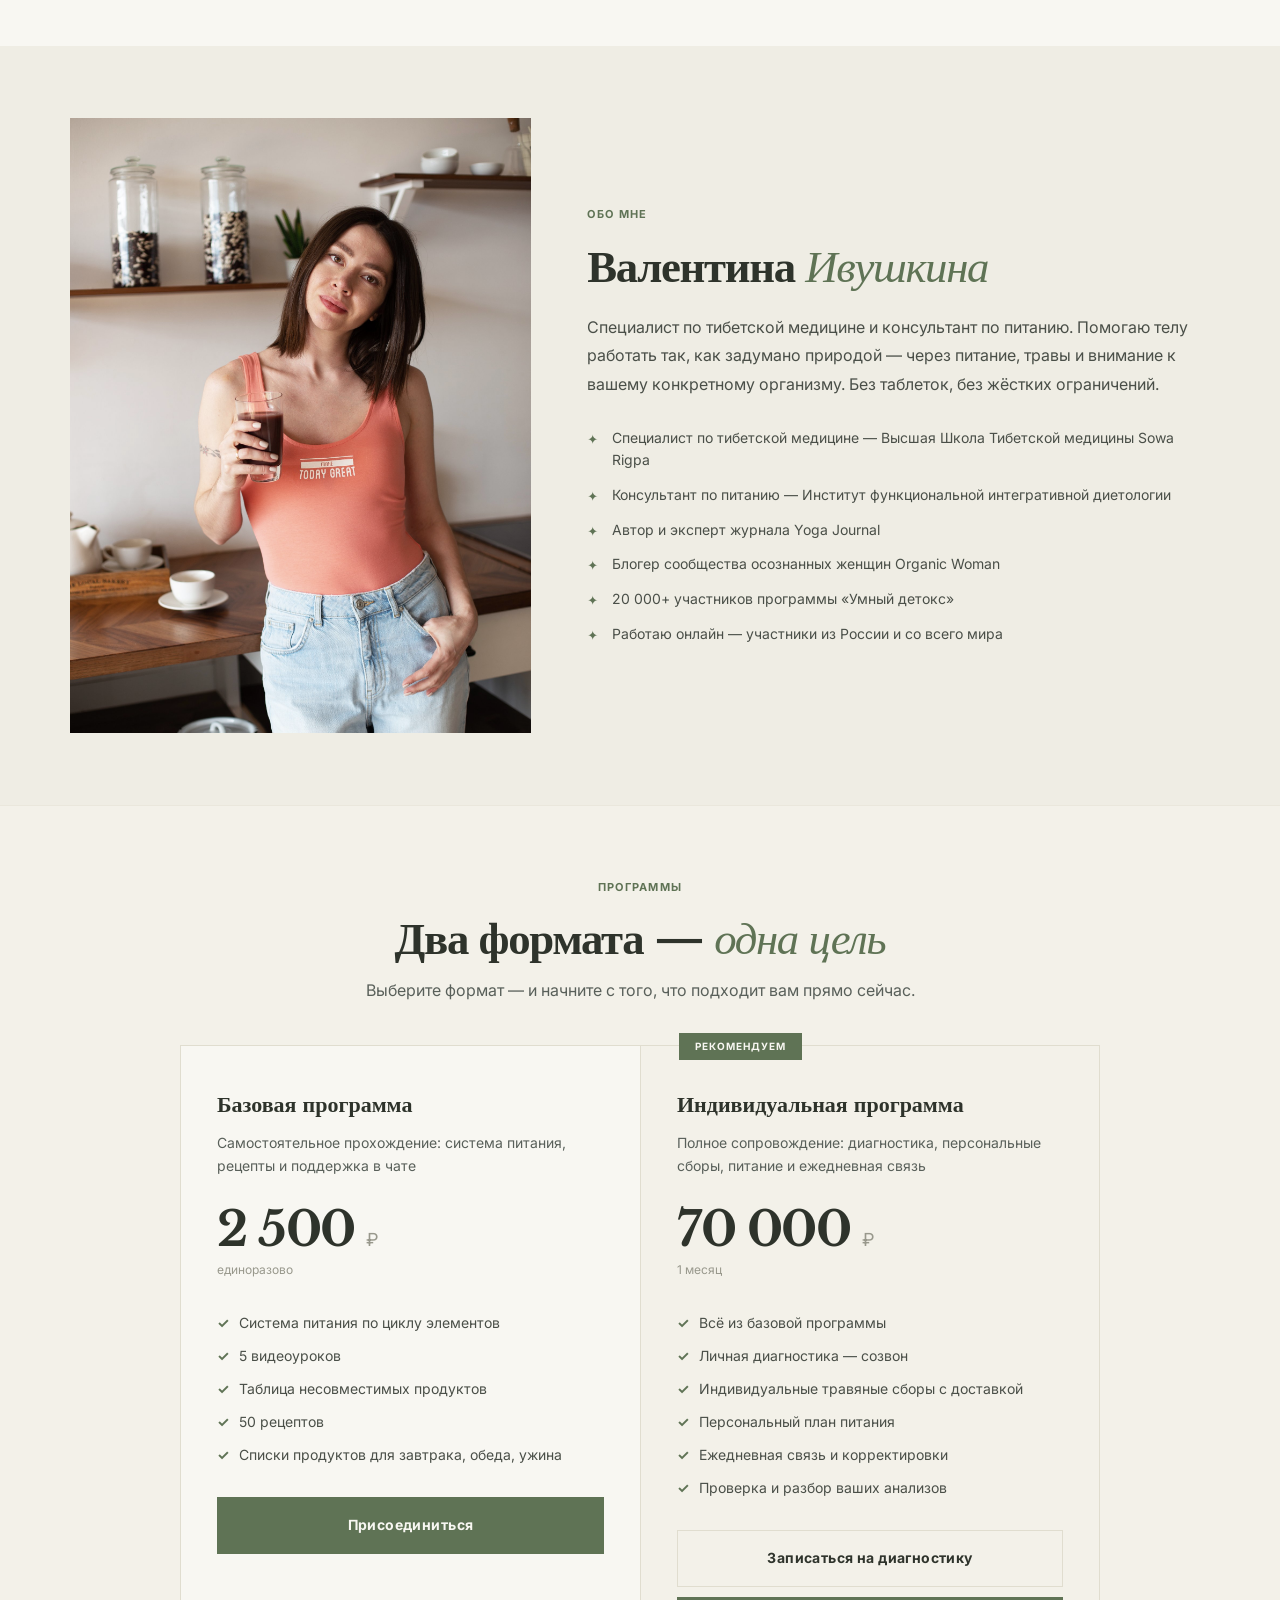
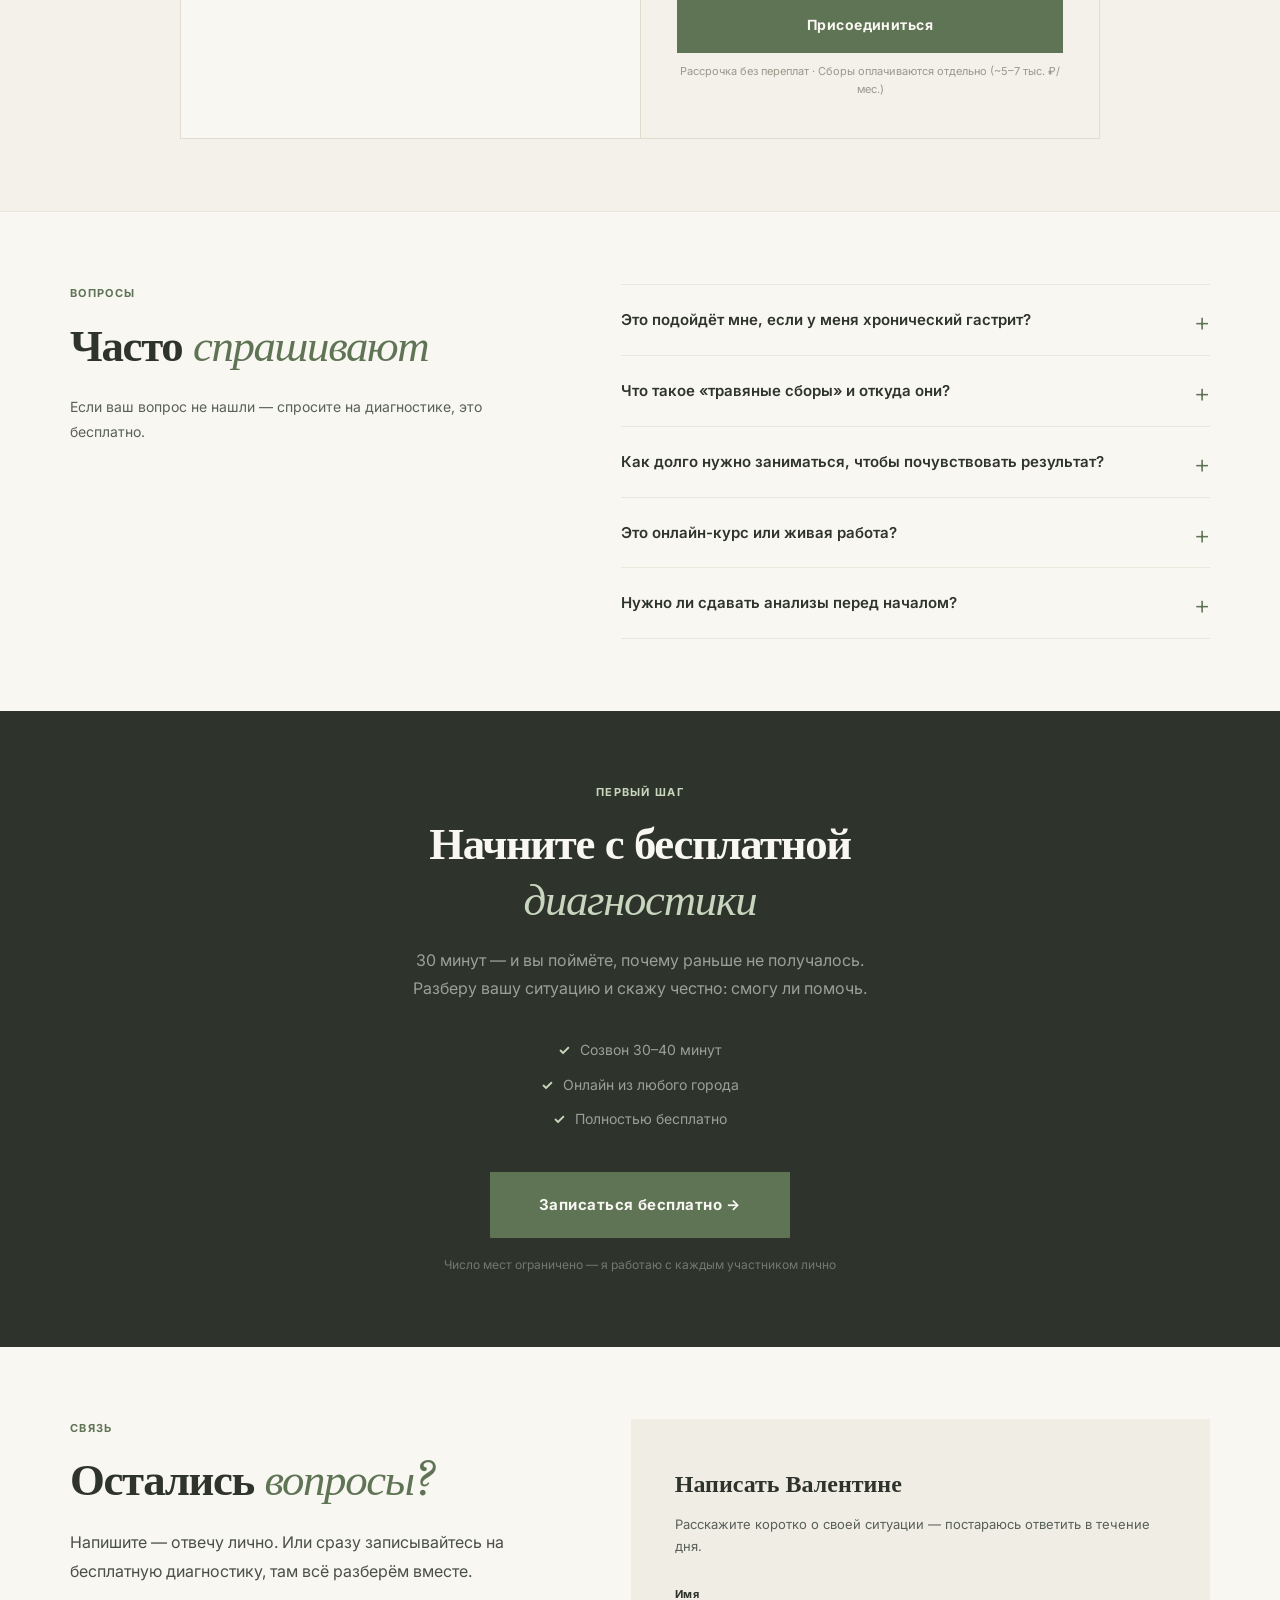
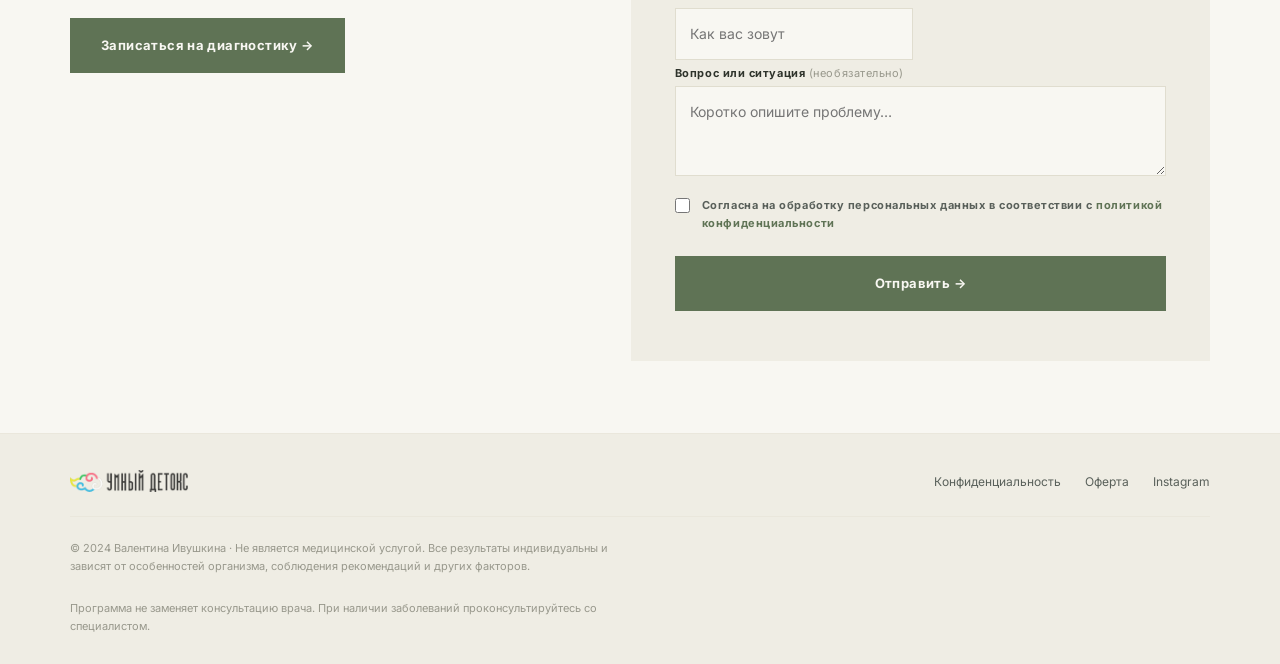
==== commit 1f470dfd: "Fix slide width: set explicit px width via JS to prevent 100% stretching Co-Authored-By: Claude Sonn" ====
--- a/index.html
+++ b/index.html
@@ -704,6 +704,9 @@
   var total = dots.length;
   var current = 0;
 
+  var trackWidth = slider.parentElement.offsetWidth;
+  document.querySelectorAll('.slide').forEach(function(s){ s.style.width = trackWidth + 'px'; s.style.minWidth = trackWidth + 'px'; });
+
   function goTo(idx) {
     current = (idx + total) % total;
     var slideWidth = slider.parentElement.offsetWidth;
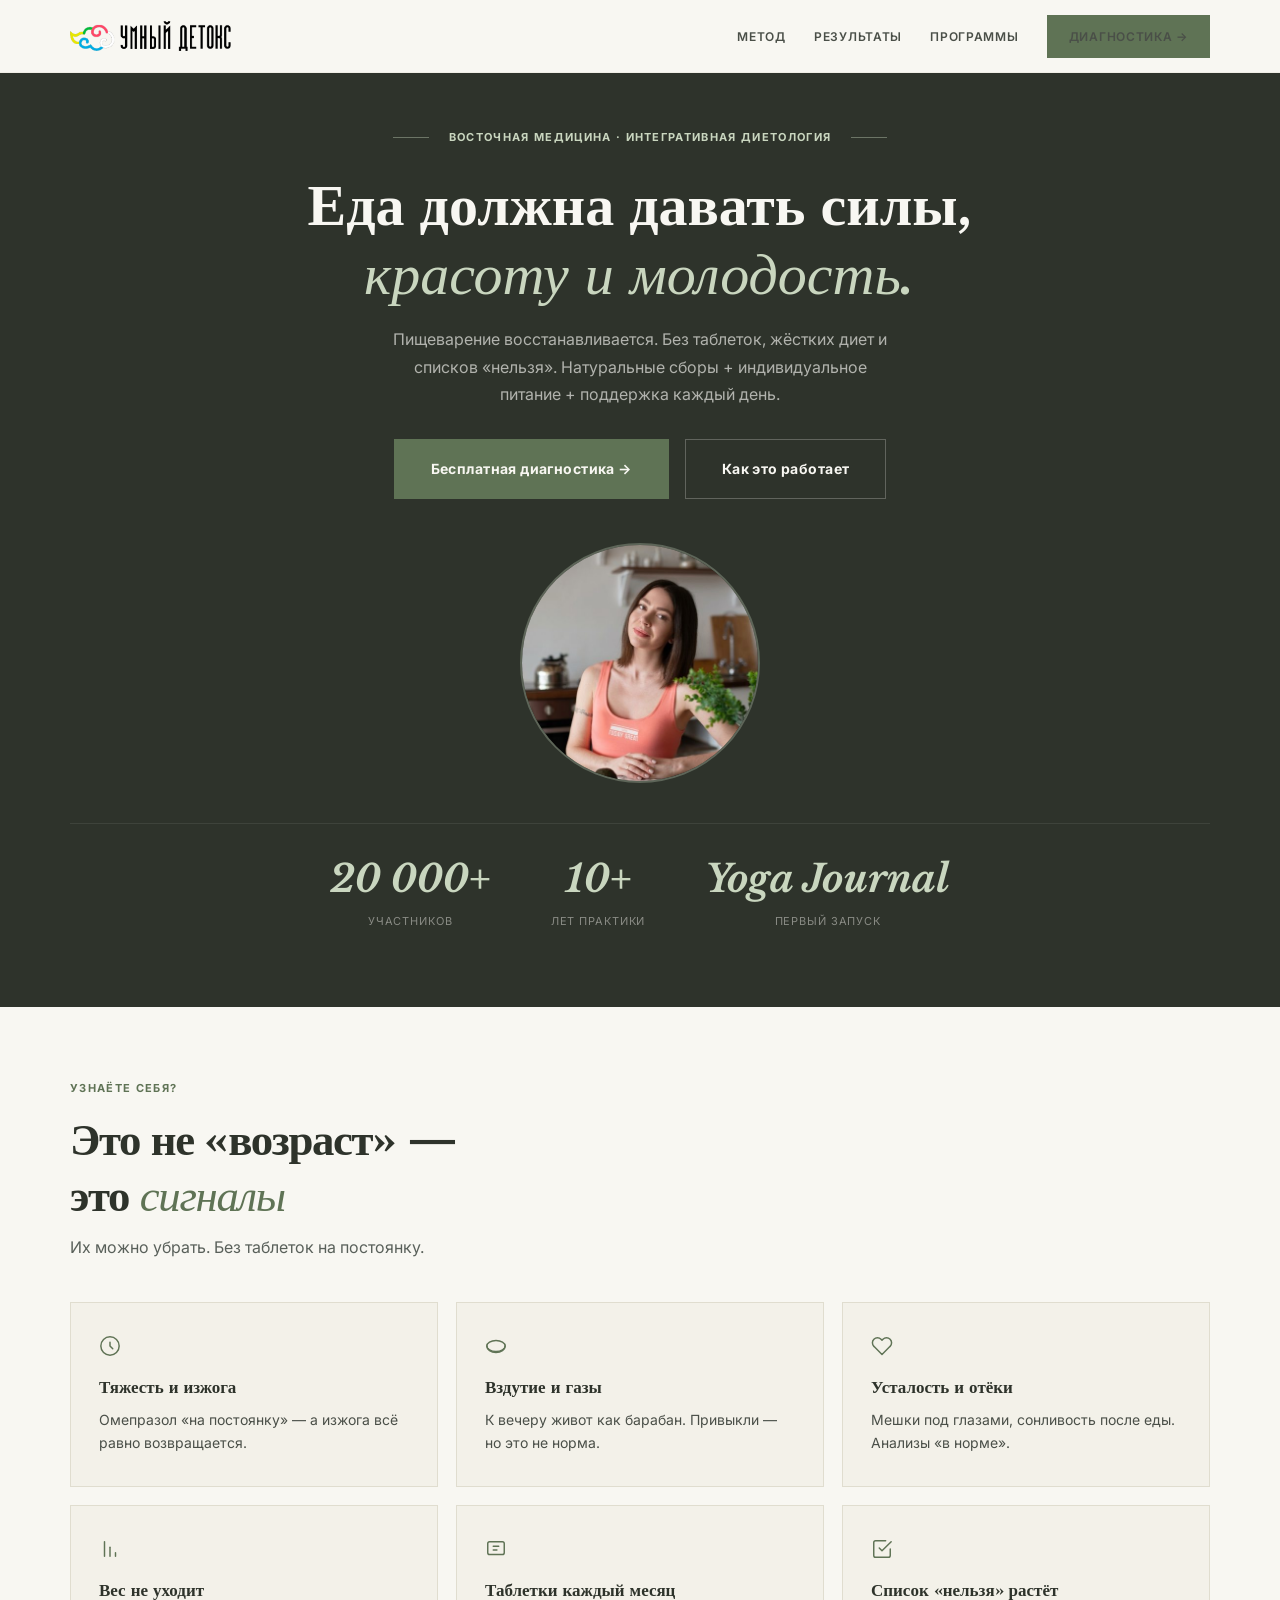
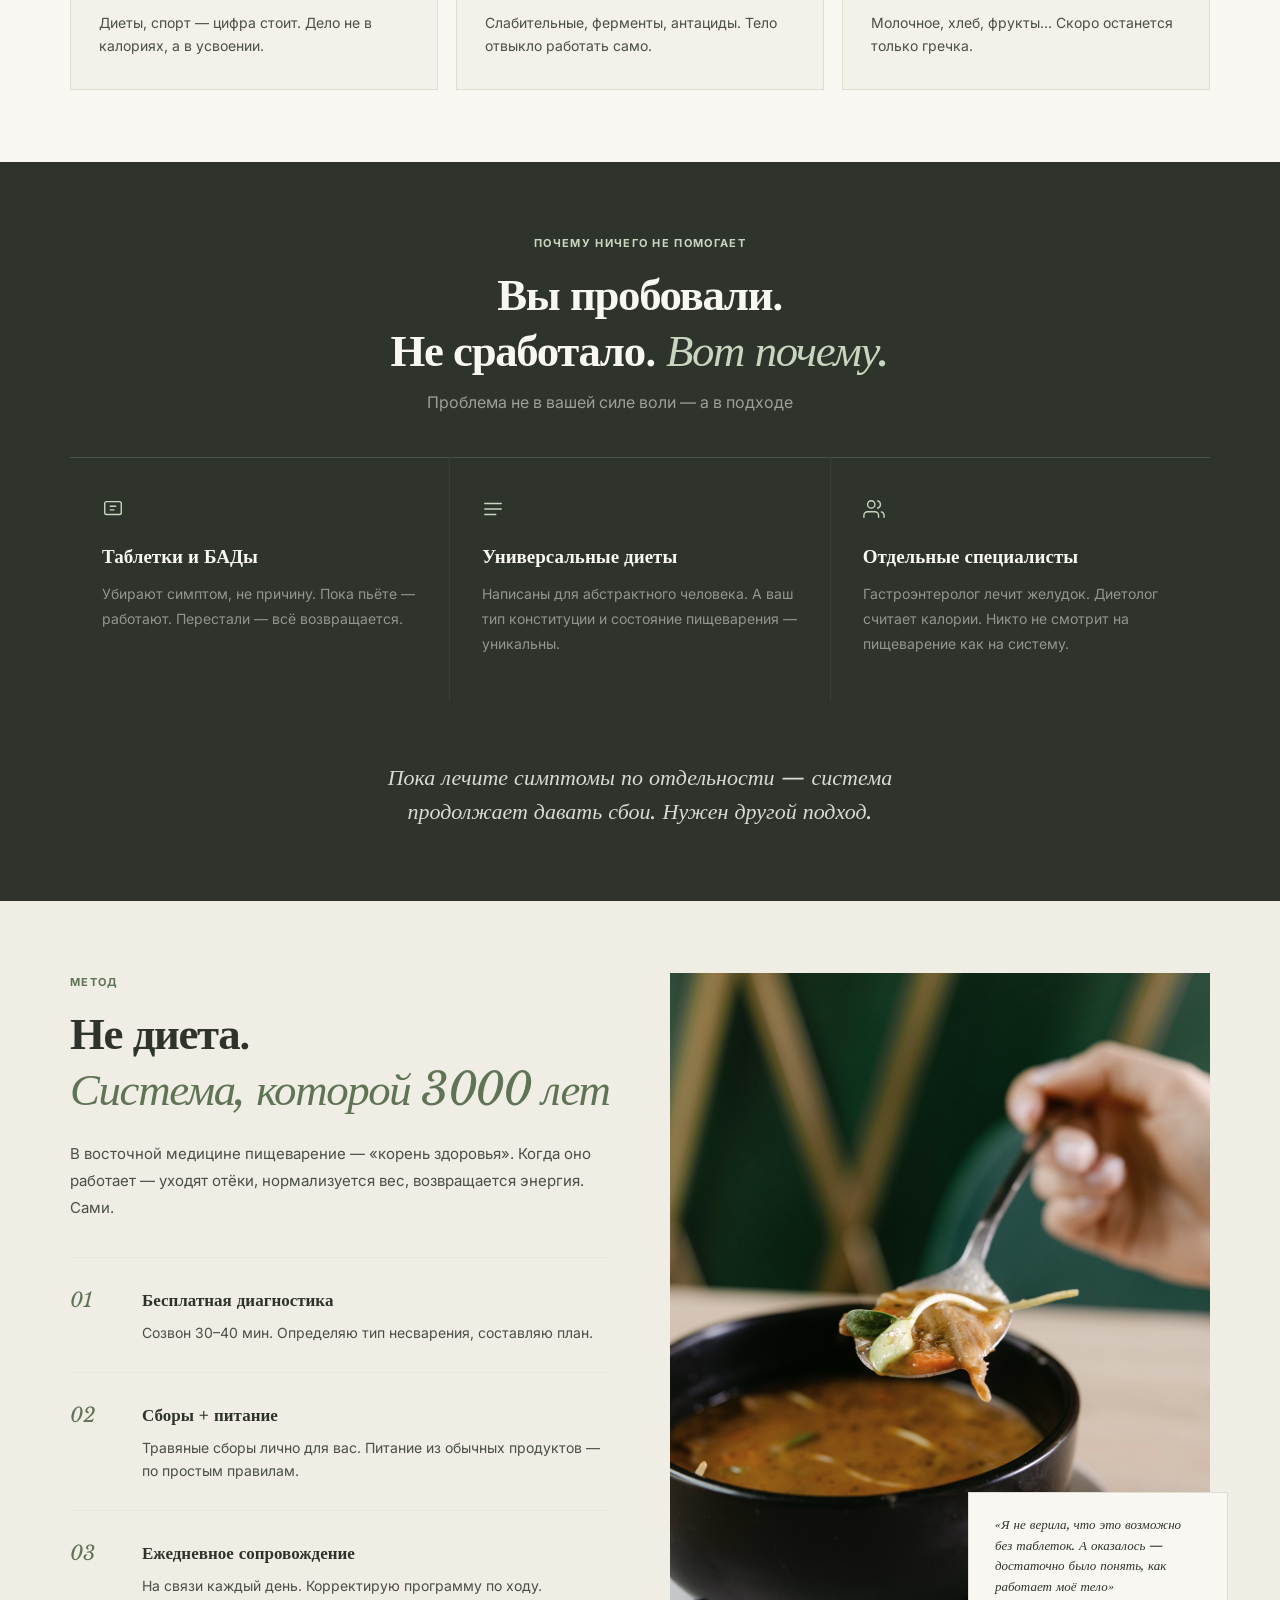
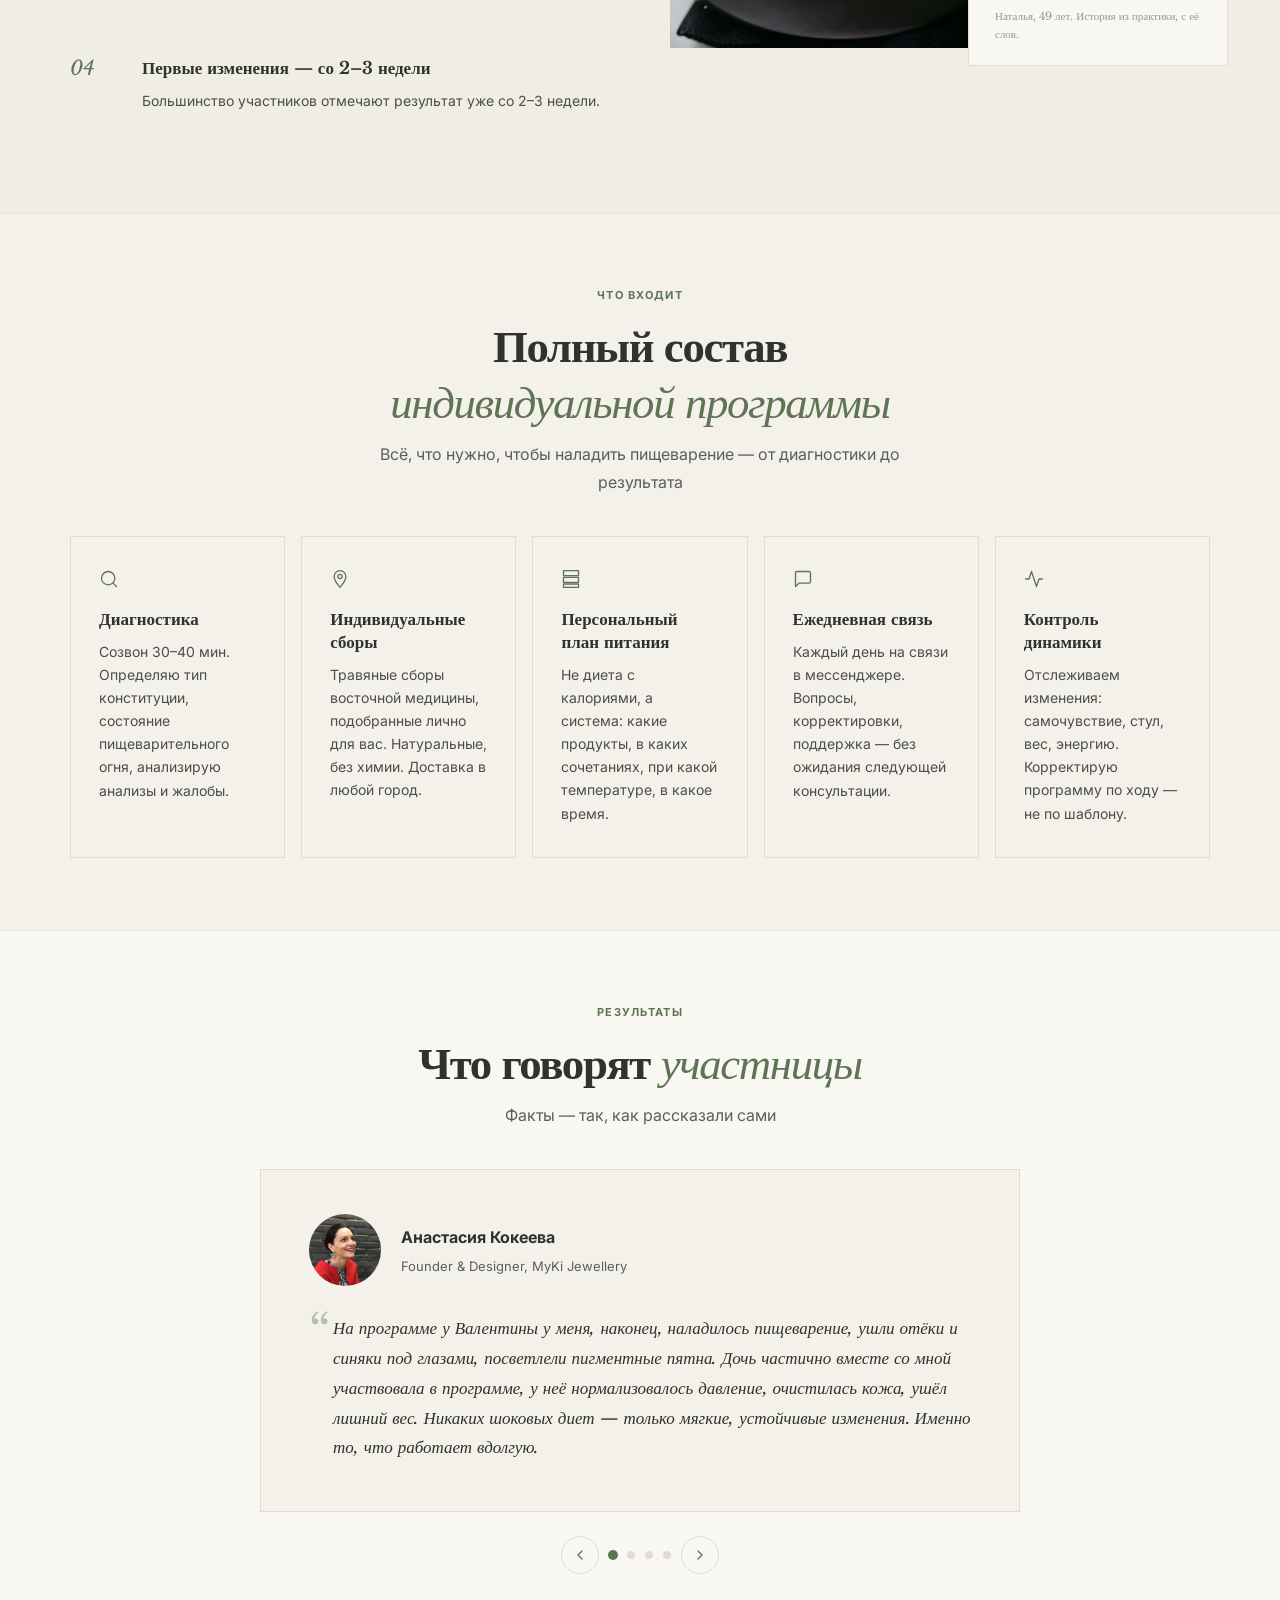
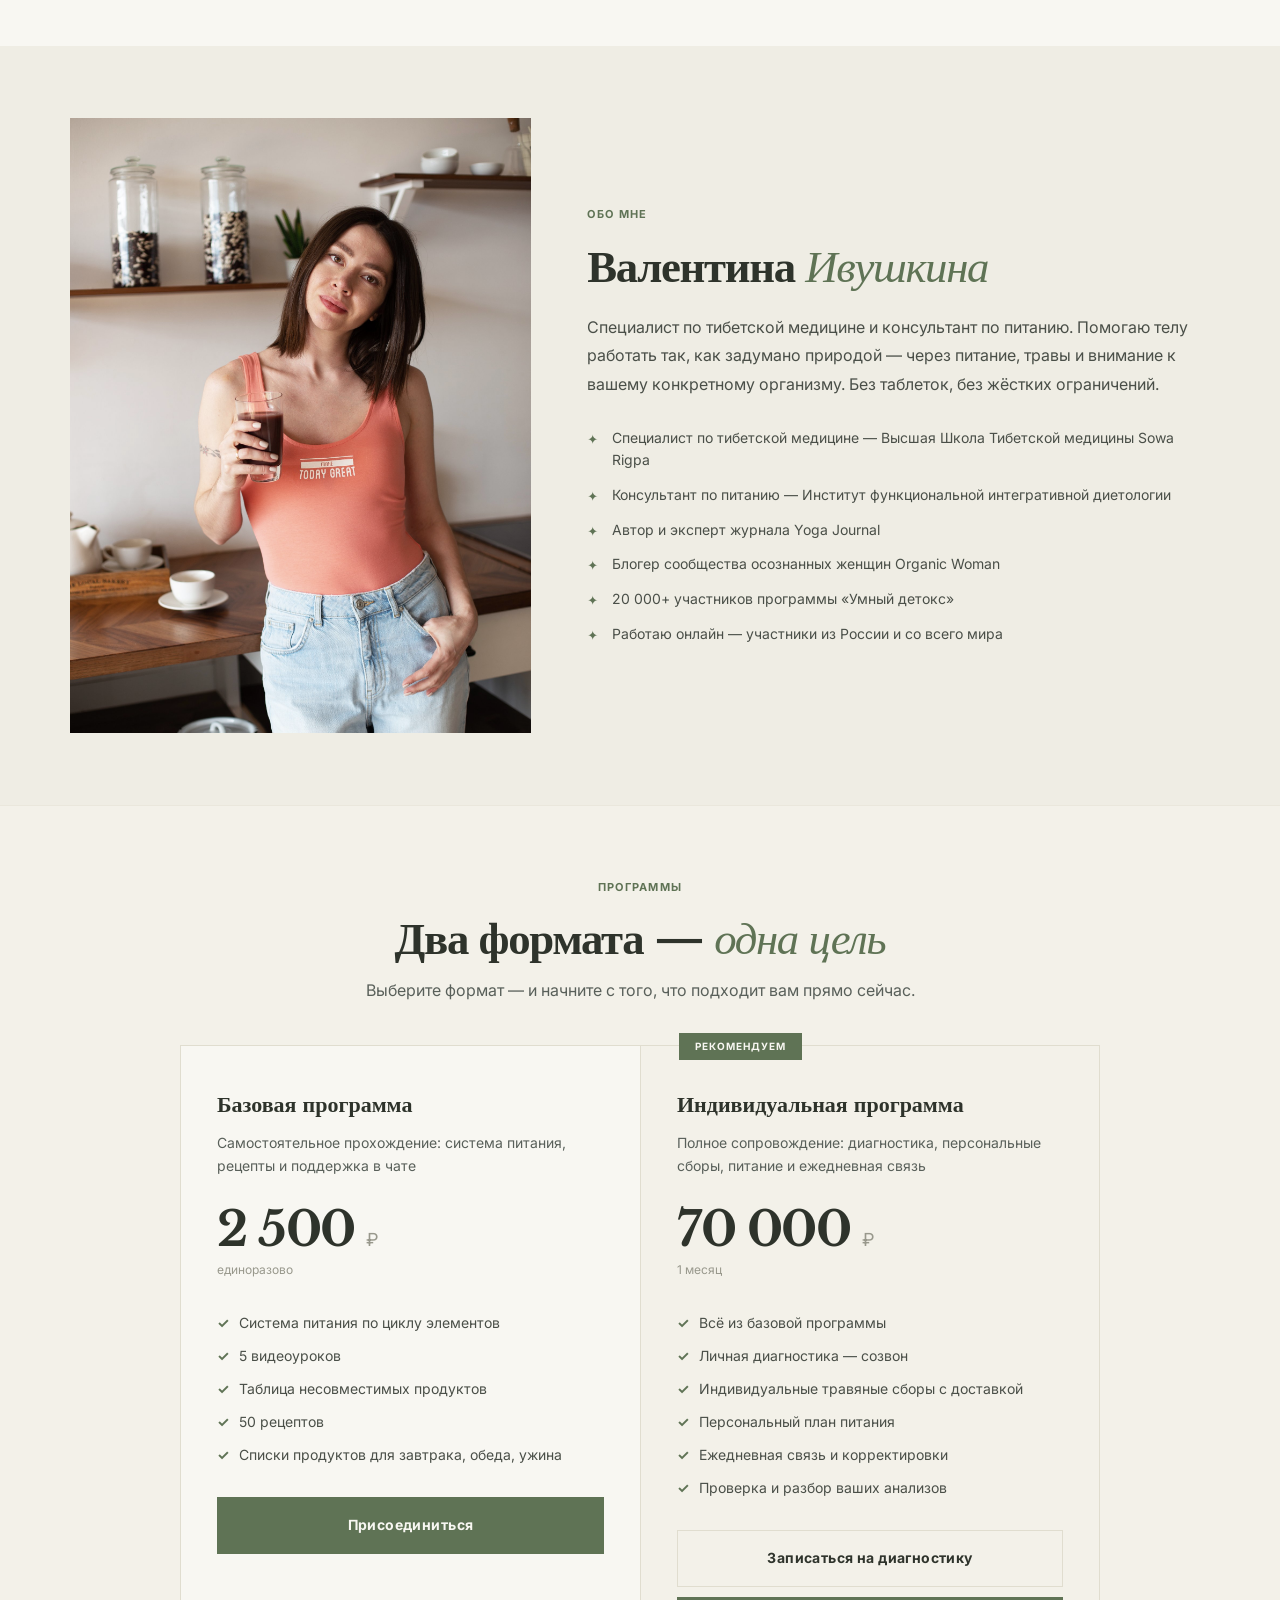
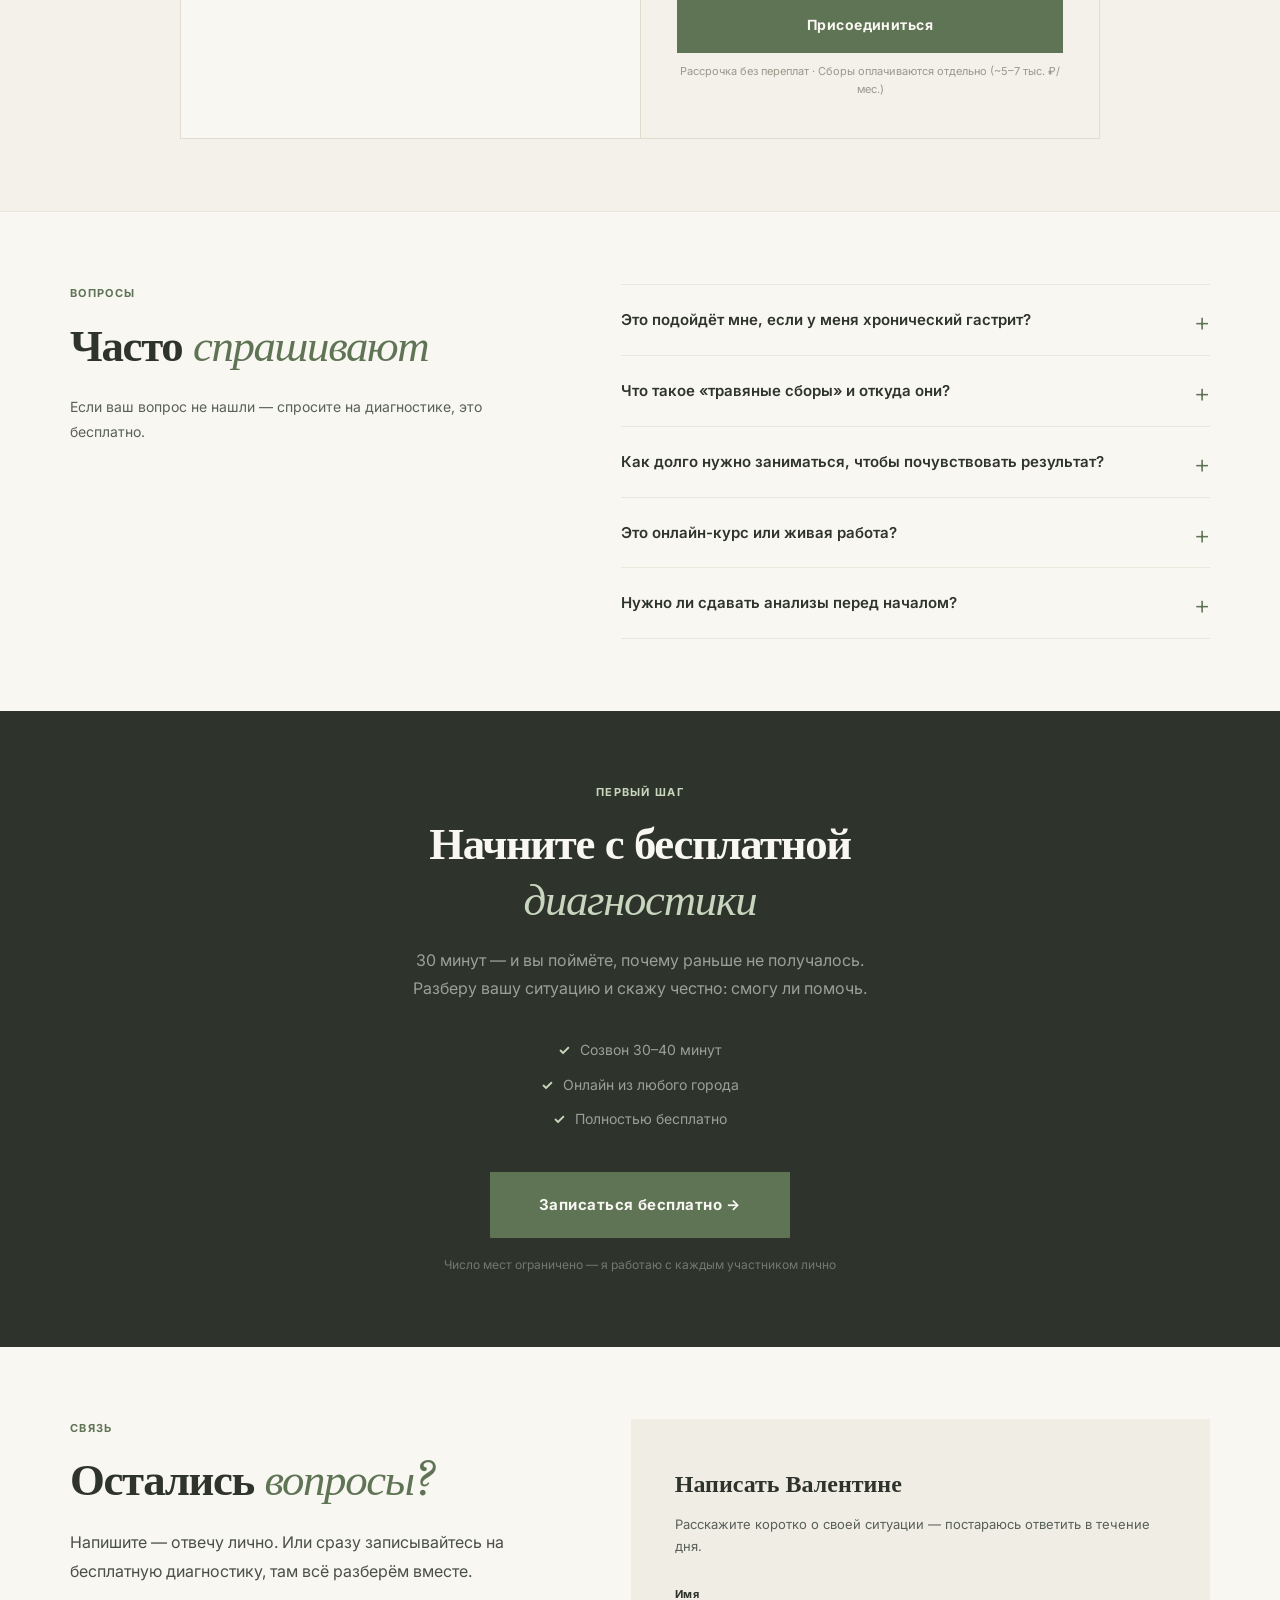
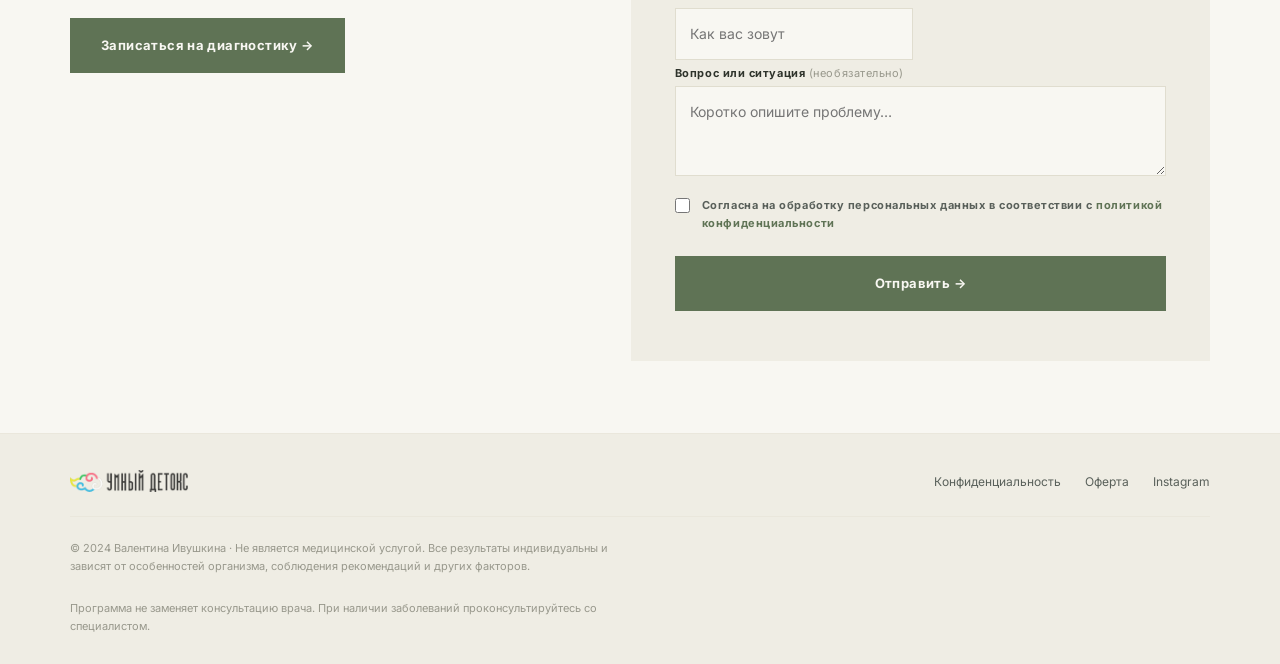
==== commit c0b5221c: "Update Anastasia's testimonial text to first-person individual program Co-Authored-By: Claude Sonnet" ====
--- a/index.html
+++ b/index.html
@@ -476,7 +476,7 @@
                 <div class="slide-role">Founder &amp; Designer, MyKi Jewellery</div>
               </div>
             </div>
-            <p class="slide-quote">Мы проходили программу всей семьёй — и у каждого свои результаты. У меня наладилось пищеварение, ушли отёки и синяки под глазами, посветлели пигментные пятна. У дочери нормализовалось давление, очистилась кожа, ушёл лишний вес. Никаких шоковых диет — только мягкие, устойчивые изменения. Именно то, что работает вдолгую.</p>
+            <p class="slide-quote">На программе у Валентины у меня, наконец, наладилось пищеварение, ушли отёки и синяки под глазами, посветлели пигментные пятна. Дочь частично вместе со мной участвовала в программе, у неё нормализовалось давление, очистилась кожа, ушёл лишний вес. Никаких шоковых диет — только мягкие, устойчивые изменения. Именно то, что работает вдолгую.</p>
           </div>
           <div class="slide">
             <div class="slide-header">
